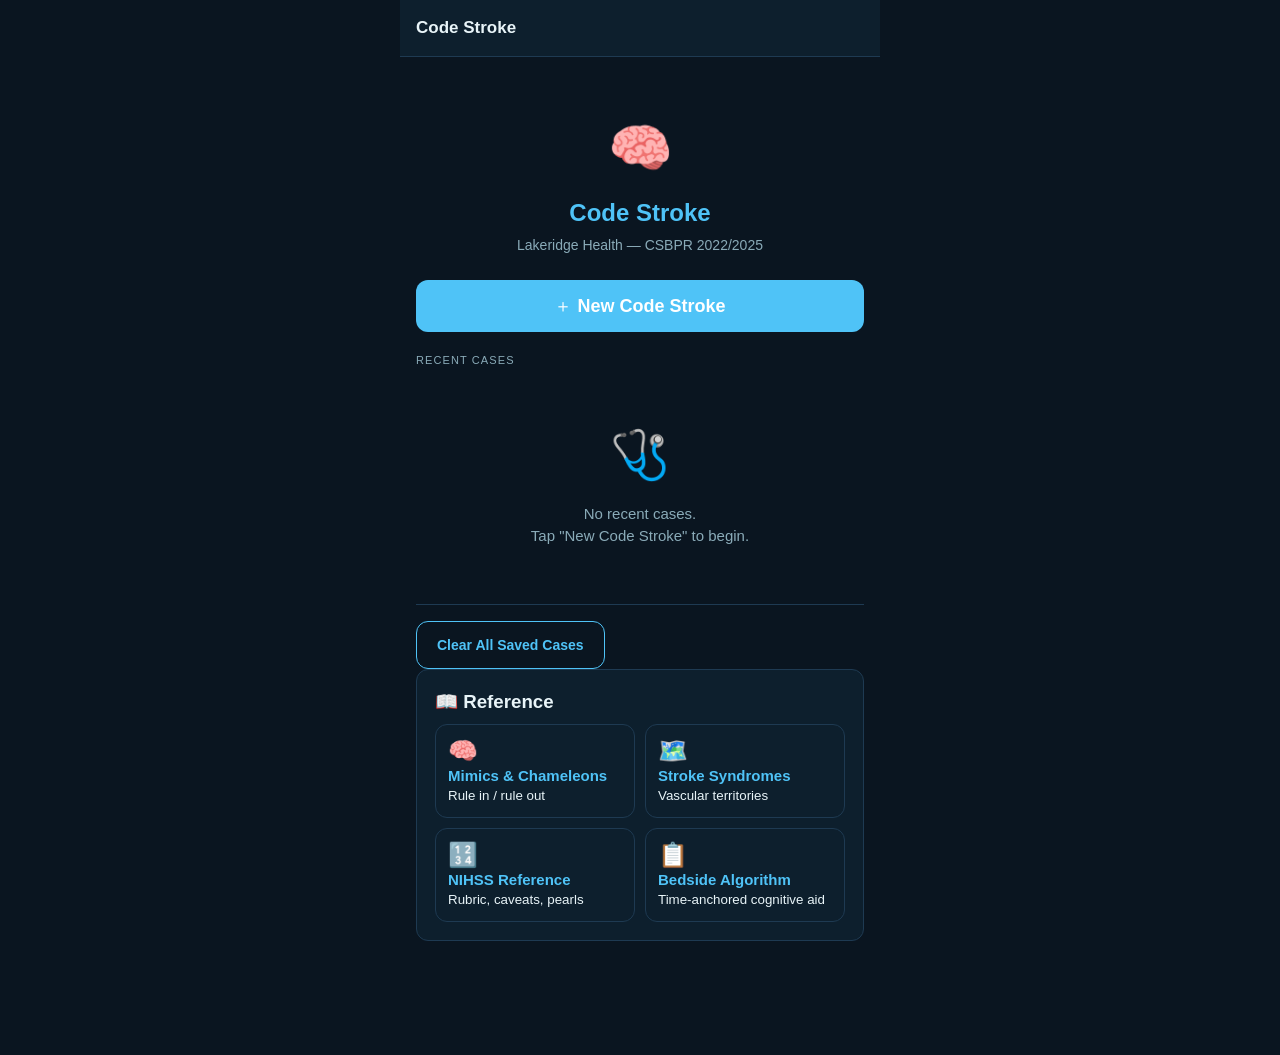
==== index.html @ f4e9890d "PR 2: Offline chip + cortical quick-screen clarity - Add an OFFLINE amber chip to the header, shown " ====
<!DOCTYPE html>
<html lang="en">
<head>
  <meta charset="UTF-8">
  <meta name="viewport" content="width=device-width, initial-scale=1.0, viewport-fit=cover">
  <meta name="apple-mobile-web-app-capable" content="yes">
  <meta name="apple-mobile-web-app-status-bar-style" content="black-translucent">
  <meta name="apple-mobile-web-app-title" content="Code Stroke">
  <meta name="theme-color" content="#0a1520">
  <link rel="manifest" href="manifest.json">
  <link rel="apple-touch-icon" href="icons/icon-192.png">
  <title>Code Stroke</title>
  <link rel="stylesheet" href="style.css">
</head>
<body>
<div id="app">
  <div class="nav-gate-hint" id="nav-gate-hint" role="status" aria-live="polite" hidden></div>

  <!-- ── Header ─────────────────────────────────────────── -->
  <header class="app-header" id="main-header">
    <div class="app-header-row">
      <button class="back-btn" id="back-btn" style="display:none" aria-label="Back">‹</button>
      <h1 id="header-title">Code Stroke</h1>
      <span class="step-counter" id="step-counter" aria-hidden="true"></span>
      <span class="offline-chip" id="offline-chip" role="status" aria-live="polite" hidden>OFFLINE</span>
      <span class="nihss-score-badge" id="nihss-badge" style="display:none">NIHSS 0</span>
    </div>
    <div class="progress-bar" id="progress-bar" aria-hidden="true"><span class="progress-fill" id="progress-fill"></span></div>
  </header>

  <!-- ══════════════════════════════════════════════════════
       SCREEN: Home
  ══════════════════════════════════════════════════════ -->
  <div class="screen active" id="screen-home">
    <div class="home-logo">
      <span class="logo-icon">🧠</span>
      <h1>Code Stroke</h1>
      <p>Lakeridge Health — CSBPR 2022/2025</p>
    </div>

    <button class="btn-primary" id="new-case-btn">
      ＋ New Code Stroke
    </button>

    <p class="section-title">Recent Cases</p>
    <div id="sessions-list"></div>

    <hr class="divider">
    <div class="text-center">
      <button class="btn-secondary btn-outline" id="clear-data-btn" style="width:auto; padding:8px 20px; font-size:14px">
        Clear All Saved Cases
      </button>
    </div>

    <div class="card" id="home-reference-index">
      <h3>📖 Reference</h3>
      <div class="ref-index-grid">
        <button class="ref-cell" onclick="goToSide('step-mimics')"><div class="ref-emoji">🧠</div><div class="ref-title">Mimics & Chameleons</div><div class="ref-subtitle">Rule in / rule out</div></button>
        <button class="ref-cell" onclick="goToSide('step-syndrome-ref')"><div class="ref-emoji">🗺️</div><div class="ref-title">Stroke Syndromes</div><div class="ref-subtitle">Vascular territories</div></button>
        <button class="ref-cell" onclick="goToSide('step-nihss-ref')"><div class="ref-emoji">🔢</div><div class="ref-title">NIHSS Reference</div><div class="ref-subtitle">Rubric, caveats, pearls</div></button>
        <button class="ref-cell" onclick="goToSide('step-algorithm')"><div class="ref-emoji">📋</div><div class="ref-title">Bedside Algorithm</div><div class="ref-subtitle">Time-anchored cognitive aid</div></button>
      </div>
    </div>
  </div>

  <!-- ══════════════════════════════════════════════════════
       SCREEN: Label
  ══════════════════════════════════════════════════════ -->
  <div class="screen" id="screen-step-label">
    <div class="card">
      <div class="card-title">Case Label (Optional)</div>
      <p class="text-sm" style="margin-bottom:10px">Enter initials, room number, or any label — no full names needed.</p>
      <label>Case label</label>
      <input type="text" id="label-input" placeholder="e.g. J.S. · Rm 4 · ER1" autocomplete="off" autocorrect="off" spellcheck="false">
    </div>

    <div class="card">
      <div class="card-title">Session Started</div>
      <p id="session-timestamp" class="text-sm">Loading…</p>
    </div>

    <script>
      document.getElementById('session-timestamp').textContent = new Date().toLocaleString('en-CA', { dateStyle: 'medium', timeStyle: 'short', hour12: false });
    </script>

    <div class="nav-footer">
      <button class="btn-nav btn-nav-back nav-back-btn">← Back</button>
      <button class="btn-nav btn-nav-next" id="label-next">Continue →</button>
    </div>
  </div>

  <!-- ══════════════════════════════════════════════════════
       SCREEN: Timing
  ══════════════════════════════════════════════════════ -->
  <div class="screen" id="screen-step-timing">
    <div class="card">
      <div class="card-title">Onset Time</div>
      <p class="text-sm" style="margin-bottom:14px">Is the exact onset time known?</p>

      <div style="display:flex; gap:10px; margin-bottom:16px">
        <button class="score-btn onset-btn" data-onset="yes" style="flex:1; grid-template-columns:1fr; text-align:center; min-height:56px">
          <div style="grid-column:1/-1; font-size:16px; font-weight:700">Yes — I know onset time</div>
        </button>
        <button class="score-btn onset-btn" data-onset="no" style="flex:1; grid-template-columns:1fr; text-align:center; min-height:56px">
          <div style="grid-column:1/-1; font-size:16px; font-weight:700">Unknown onset</div>
        </button>
        <button class="score-btn onset-btn" data-onset="wakeup" style="flex:1; grid-template-columns:1fr; text-align:center; min-height:56px">
          <div style="grid-column:1/-1; font-size:16px; font-weight:700">Wake-up stroke</div>
        </button>
      </div>

      <div id="onset-time-section">
        <label id="lkn-label">Last Known Normal (LKN)</label>
        <p class="text-sm" id="lkn-hint" style="margin-bottom:6px; color:var(--text-dim)">When was the patient last known to be at their baseline / symptom-free?</p>
        <input type="time" id="onset-time-input">
        <p class="text-sm mt-8">LKN: <span id="elapsed-lsn">–</span></p>
      </div>

      <div id="wake-time-section" style="display:none; margin-top:12px; padding-top:12px; border-top:1px solid var(--border)">
        <label>Time Found / Woke Up</label>
        <p class="text-sm" style="margin-bottom:6px; color:var(--text-dim)">When did the patient wake up or when were they found with symptoms?</p>
        <input type="time" id="wake-time-input">
        <p class="text-sm mt-8">Found: <span id="elapsed-wake">–</span></p>
      </div>
    </div>

    <div id="timing-window-badge" class="time-window-badge window-close">
      Enter time above to calculate window
    </div>

    <div id="wakeup-guidance" style="display:none" class="card">
      <div class="card-title">Wake-Up Stroke — Treatment Guidance</div>
      <div id="wakeup-guidance-body" style="font-size:14px; line-height:1.8; color:var(--text-dim)"></div>
    </div>

    <div class="card">
      <div class="card-title">Window Summary</div>
      <div style="font-size:14px; line-height:1.8; color:var(--text-dim)">
        <div>✅ <strong>&lt;4.5h from onset/found</strong> → TNK window <span style="color:#81c784">OPEN</span></div>
        <div>⚠️ <strong>4.5–24h</strong> → TNK closed, EVT may be possible</div>
        <div>🚫 <strong>&gt;24h</strong> → Outside standard treatment windows</div>
        <div style="margin-top:8px; padding-top:8px; border-top:1px solid var(--border)"><strong>Wake-up stroke:</strong> TNK window = time from waking/found. MRI DWI-FLAIR mismatch may allow treatment even if &gt;4.5h.</div>
      </div>
    </div>

    <div class="nav-footer">
      <button class="btn-nav btn-nav-back nav-back-btn">← Back</button>
      <button class="btn-nav btn-nav-next" id="timing-next">Next: Contraindications →</button>
    </div>
  </div>

  <!-- ══════════════════════════════════════════════════════
       SCREEN: Absolute Contraindications
  ══════════════════════════════════════════════════════ -->
  <div class="screen" id="screen-step-abs-contra">
    <div class="card" style="margin-bottom:14px">
      <div class="card-title">Absolute Contraindications to TNK</div>
      <p class="text-sm">Active internal bleeding or hemorrhage on imaging — these are the only absolute contraindications. All other concerns are relative CIs (next screen).</p>
    </div>

    <div id="abs-summary"></div>
    <div id="abs-contra-list"></div>

    <div class="nav-footer">
      <button class="btn-nav btn-nav-back nav-back-btn">← Back</button>
      <button class="btn-nav btn-nav-next" id="abs-next">Next: History →</button>
    </div>
  </div>

  <!-- ══════════════════════════════════════════════════════
       SCREEN: Relative Contraindications
  ══════════════════════════════════════════════════════ -->
  <div class="screen" id="screen-step-rel-contra">
    <div class="card" style="margin-bottom:14px">
      <div id="glucose-banner"></div>
      <div class="card-title">Relative Contraindications</div>
      <p class="text-sm">Relative CIs require clinical judgment. YES items will be flagged but do not automatically prevent TNK. Tap each item to expand and see why it matters.</p>
    </div>

    <div id="rel-summary"></div>
    <div id="rel-contra-list"></div>
    <div id="doac-reversal-prompt"></div>

    <div class="nav-footer">
      <button class="btn-nav btn-nav-back nav-back-btn">← Back</button>
      <button class="btn-nav btn-nav-next" id="rel-next">Next: Relevant History →</button>
    </div>
  </div>

  <!-- ══════════════════════════════════════════════════════
       SCREEN: Relevant History (non-redundant supplement)
  ══════════════════════════════════════════════════════ -->
  <div class="screen" id="screen-step-history">
    <div class="card" style="margin-bottom:14px">
      <div class="card-title">Relevant History</div>
      <p class="text-sm">Quick supplemental history to inform TNK/EVT decisions and the EMR note. Skip any that don't apply.</p>
    </div>
    <div id="history-content"></div>
    <div class="nav-footer">
      <button class="btn-nav btn-nav-back nav-back-btn">← Back</button>
      <button class="btn-nav btn-nav-next" id="history-next">Next: Cortical Screen →</button>
    </div>
  </div>

  <!-- ══════════════════════════════════════════════════════
       SCREEN: Cortical / LVO Quick Screen (pre-NIHSS)
  ══════════════════════════════════════════════════════ -->
  <div class="screen" id="screen-step-quick-screen">
    <div class="card" style="margin-bottom:14px">
      <div class="card-title">30-Second Cortical Screen</div>
      <p class="text-sm">Tap any cortical / LVO sign that's present before full NIHSS. Shapes imaging and activation priority.</p>
    </div>
    <div id="quick-screen-content"></div>
    <div class="nav-footer">
      <button class="btn-nav btn-nav-back nav-back-btn">← Back</button>
      <button class="btn-nav btn-nav-next" id="quick-screen-next">Next: NIHSS →</button>
    </div>
  </div>

  <!-- ══════════════════════════════════════════════════════
       SCREEN: NIHSS
  ══════════════════════════════════════════════════════ -->
  <div class="screen" id="screen-step-nihss">
    <div class="step-tabs" id="nihss-tabs"></div>
    <div id="nihss-item-container"></div>

    <button class="btn-primary btn-green" id="nihss-done-btn" style="display:none; margin-top:16px; margin-bottom:70px">
      ✓ All Items Scored — Continue to Posterior Check →
    </button>

    <div class="nav-footer">
      <button class="btn-nav btn-nav-back" id="nihss-prev">‹ Prev</button>
      <button class="btn-nav btn-nav-next" id="nihss-next" disabled>Next ›</button>
    </div>
  </div>

  <!-- ══════════════════════════════════════════════════════
       SCREEN: Posterior Circulation (post-NIHSS)
  ══════════════════════════════════════════════════════ -->
  <div class="screen" id="screen-step-posterior">
    <div id="posterior-content"></div>
    <div class="nav-footer">
      <button class="btn-nav btn-nav-back nav-back-btn">← Back</button>
      <button class="btn-nav btn-nav-next" id="posterior-next">Next: Syndrome →</button>
    </div>
  </div>

  <!-- ══════════════════════════════════════════════════════
       SCREEN: Syndrome
  ══════════════════════════════════════════════════════ -->
  <div class="screen" id="screen-step-syndrome">
    <div id="syndrome-nihss-total"></div>
    <div id="empty-match-hint"></div>

    <p class="section-title">Suggested Stroke Syndrome(s)</p>
    <p class="text-sm" style="margin-bottom:14px; color:var(--text-dim)">Based on NIHSS pattern. These are clinical suggestions — always use your full clinical judgment.</p>

    <div id="syndrome-list"></div>

    <div style="margin:12px 0;display:flex;gap:8px;flex-wrap:wrap;">
      <button class="btn btn-ghost" onclick="goToSide('step-mimics')">🧠 Rule out mimics / Chameleons</button>
      <button class="btn btn-ghost" onclick="goToSide('step-syndrome-ref')">🗺️ Full syndrome reference</button>
    </div>
    <div id="single-territory-sanity-check"></div>

    <div class="nav-footer">
      <button class="btn-nav btn-nav-back nav-back-btn">← Back</button>
      <button class="btn-nav btn-nav-next" id="syndrome-next">Next: CT Results →</button>
    </div>
  </div>

  <!-- ══════════════════════════════════════════════════════
       SCREEN: CT
  ══════════════════════════════════════════════════════ -->
  <div class="screen" id="screen-step-ct">
    <div class="card">
      <div class="card-title">CT Head</div>
      <p class="text-sm" style="margin-bottom:12px">Is the CT head clear of hemorrhage?</p>
      <div style="display:flex; gap:10px; margin-bottom:12px">
        <button class="score-btn ct-clear-btn" data-val="yes" style="flex:1; grid-template-columns:1fr; min-height:56px">
          <div style="grid-column:1/-1; font-size:16px; font-weight:700; color:#81c784">✅ Clear</div>
        </button>
        <button class="score-btn ct-clear-btn" data-val="no" style="flex:1; grid-template-columns:1fr; min-height:56px">
          <div style="grid-column:1/-1; font-size:16px; font-weight:700; color:#ef9a9a">🚫 Hemorrhage</div>
        </button>
        <button class="score-btn ct-clear-btn" data-val="pending" style="flex:1; grid-template-columns:1fr; min-height:56px">
          <div style="grid-column:1/-1; font-size:16px; font-weight:700; color:var(--text-dim)">⏳ Pending</div>
        </button>
      </div>

      <div id="ct-hemorrhage-section" style="display:none">
        <div class="status-banner status-red">
          <span class="status-icon">🚫</span>
          <div class="status-body">
            <div class="status-title">HEMORRHAGE ON CT — TNK CONTRAINDICATED</div>
            <div class="status-detail">Assess for EVT if clinical picture warrants. Neurosurgery / ICH pathway.</div>
          </div>
        </div>
      </div>
    </div>

    <div class="card">
      <div class="card-title">ASPECTS Score</div>
      <p class="text-sm" style="margin-bottom:8px">Alberta Stroke Program Early CT Score (0–10). Score ≥6 required for TNK eligibility.</p>
      <label>ASPECTS (0–10)</label>
      <input type="number" id="aspects-input" placeholder="Enter 0–10" min="0" max="10">
      <p id="aspects-msg" class="text-sm mt-8"></p>
      <p class="text-sm" style="margin-top:8px; color:var(--text-dim)">10 = normal. Each of 10 MCA territory regions scores 1 point. Score of 0 = complete MCA infarct.</p>
    </div>

    <div class="card">
      <div class="card-title">CTA — Vessel Imaging</div>
      <p class="text-sm" style="margin-bottom:12px">Was CTA performed?</p>
      <div style="display:flex; gap:10px; margin-bottom:14px">
        <button class="score-btn cta-done-btn" data-val="yes" style="flex:1; grid-template-columns:1fr; min-height:48px">
          <div style="grid-column:1/-1; font-weight:700">Yes</div>
        </button>
        <button class="score-btn cta-done-btn" data-val="no" style="flex:1; grid-template-columns:1fr; min-height:48px">
          <div style="grid-column:1/-1; font-weight:700">No / Pending</div>
        </button>
      </div>

      <div id="lvo-section" style="display:none">
        <p class="text-sm" style="margin-bottom:8px">Large vessel occlusion (LVO) present?</p>
        <div style="display:flex; gap:10px; margin-bottom:14px">
          <button class="score-btn lvo-btn" data-val="yes" style="flex:1; grid-template-columns:1fr; min-height:48px">
            <div style="grid-column:1/-1; font-weight:700; color:#ef9a9a">Yes — LVO</div>
          </button>
          <button class="score-btn lvo-btn" data-val="no" style="flex:1; grid-template-columns:1fr; min-height:48px">
            <div style="grid-column:1/-1; font-weight:700; color:#81c784">No LVO</div>
          </button>
        </div>

        <div id="lvo-vessel-section" style="display:none">
          <p class="text-sm" style="margin-bottom:8px">Affected vessel:</p>
          <div style="display:flex; flex-wrap:wrap; gap:8px; margin-bottom:14px">
            <button class="score-btn vessel-btn" data-vessel="ICA-T" style="flex:none; grid-template-columns:1fr; min-height:44px; padding:8px 12px">
              <div style="grid-column:1/-1; font-size:14px; font-weight:700">ICA-T</div>
            </button>
            <button class="score-btn vessel-btn" data-vessel="M1" style="flex:none; grid-template-columns:1fr; min-height:44px; padding:8px 12px">
              <div style="grid-column:1/-1; font-size:14px; font-weight:700">M1</div>
            </button>
            <button class="score-btn vessel-btn" data-vessel="M2" style="flex:none; grid-template-columns:1fr; min-height:44px; padding:8px 12px">
              <div style="grid-column:1/-1; font-size:14px; font-weight:700">M2</div>
            </button>
            <button class="score-btn vessel-btn" data-vessel="ACA/A1" style="flex:none; grid-template-columns:1fr; min-height:44px; padding:8px 12px">
              <div style="grid-column:1/-1; font-size:14px; font-weight:700">ACA/A1</div>
            </button>
            <button class="score-btn vessel-btn" data-vessel="A2" style="flex:none; grid-template-columns:1fr; min-height:44px; padding:8px 12px">
              <div style="grid-column:1/-1; font-size:14px; font-weight:700">A2</div>
            </button>
            <button class="score-btn vessel-btn" data-vessel="P1" style="flex:none; grid-template-columns:1fr; min-height:44px; padding:8px 12px">
              <div style="grid-column:1/-1; font-size:14px; font-weight:700">P1</div>
            </button>
            <button class="score-btn vessel-btn" data-vessel="P2" style="flex:none; grid-template-columns:1fr; min-height:44px; padding:8px 12px">
              <div style="grid-column:1/-1; font-size:14px; font-weight:700">P2</div>
            </button>
            <button class="score-btn vessel-btn" data-vessel="Basilar" style="flex:none; grid-template-columns:1fr; min-height:44px; padding:8px 12px">
              <div style="grid-column:1/-1; font-size:14px; font-weight:700">Basilar</div>
            </button>
          </div>

          <p class="text-sm" style="margin-bottom:8px">Collaterals:</p>
          <div style="display:flex; gap:10px; margin-bottom:10px">
            <button class="score-btn collateral-btn" data-val="good" style="flex:1; grid-template-columns:1fr; min-height:44px">
              <div style="grid-column:1/-1; font-size:13px; font-weight:700; color:#81c784">Good</div>
            </button>
            <button class="score-btn collateral-btn" data-val="moderate" style="flex:1; grid-template-columns:1fr; min-height:44px">
              <div style="grid-column:1/-1; font-size:13px; font-weight:700; color:var(--yellow)">Moderate</div>
            </button>
            <button class="score-btn collateral-btn" data-val="poor" style="flex:1; grid-template-columns:1fr; min-height:44px">
              <div style="grid-column:1/-1; font-size:13px; font-weight:700; color:#ef9a9a">Poor</div>
            </button>
          </div>
        </div>
      </div>
    </div>

    <div class="nav-footer">
      <button class="btn-nav btn-nav-back nav-back-btn">← Back</button>
      <button class="btn-nav btn-nav-next" id="ct-next">Next: Decision →</button>
    </div>
  </div>

  <!-- ══════════════════════════════════════════════════════
       SCREEN: Decision
  ══════════════════════════════════════════════════════ -->
  <div class="screen" id="screen-step-decision">
    <div id="nihss-quick-reassess" class="reassess-strip" role="region" aria-label="NIHSS reassessment" hidden></div>
    <div id="lvo-banner"></div>
    <div id="decision-content"></div>
    <div id="bp-targets-card"></div>
    <div id="deterioration-banner"></div>

    <details class="card" id="nihss-reassess-card">
      <summary style="cursor:pointer; font-weight:600">NIHSS reassessment — advanced entry</summary>
      <div style="margin-top:10px">
        <label for="nihss-reassess-input">New NIHSS total</label>
        <input type="number" id="nihss-reassess-input" min="0" max="42" placeholder="baseline was N">
        <button class="btn btn-sm" onclick="saveNihssReassess()">Save</button>
      </div>
    </details>

    <div class="nav-footer">
      <button class="btn-nav btn-nav-back nav-back-btn">← Back</button>
      <button class="btn-nav btn-nav-next" id="decision-next">Next: Consent →</button>
    </div>
  </div>

  <!-- ══════════════════════════════════════════════════════
       SCREEN: Consent
  ══════════════════════════════════════════════════════ -->
  <div class="screen" id="screen-step-consent">
    <div class="card">
      <div class="card-title">Consent Documentation</div>
      <div id="consent-summary"></div>

      <label>Consent obtained with</label>
      <div style="display:flex; gap:10px; margin-top:8px; margin-bottom:16px">
        <button class="score-btn consent-person-btn" data-person="patient" style="flex:1; grid-template-columns:1fr; min-height:48px">
          <div style="grid-column:1/-1; font-weight:700">Patient</div>
        </button>
        <button class="score-btn consent-person-btn" data-person="sdm" style="flex:1; grid-template-columns:1fr; min-height:48px">
          <div style="grid-column:1/-1; font-weight:700">SDM</div>
        </button>
      </div>

      <label>SDM Name (if applicable)</label>
      <input type="text" id="sdm-name" placeholder="SDM name" autocomplete="off">
    </div>

    <div class="card">
      <div class="card-title">TNK Administration</div>
      <p class="text-sm" style="margin-bottom:10px">Was TNK given?</p>
      <div style="display:flex; gap:10px; margin-bottom:14px">
        <button class="score-btn tnk-given-btn" data-given="yes" style="flex:1; grid-template-columns:1fr; min-height:56px">
          <div style="grid-column:1/-1; font-size:16px; font-weight:700; color:#81c784">✅ YES — TNK Given</div>
        </button>
        <button class="score-btn tnk-given-btn" data-given="no" style="flex:1; grid-template-columns:1fr; min-height:56px">
          <div style="grid-column:1/-1; font-size:16px; font-weight:700; color:#ef9a9a">🚫 NO — Not Given</div>
        </button>
      </div>

      <label>Time TNK administered</label>
      <input type="time" id="tnk-time">
    </div>


    <div class="nav-footer">
      <button class="btn-nav btn-nav-back nav-back-btn">← Back</button>
      <button class="btn-nav btn-nav-next" id="consent-next">Generate EMR Note →</button>
    </div>
  </div>

  <!-- ══════════════════════════════════════════════════════
       SCREEN: Note
  ══════════════════════════════════════════════════════ -->
  <div class="screen" id="screen-step-note">
    <div class="status-banner status-green">
      <span class="status-icon">📋</span>
      <div class="status-body">
        <div class="status-title">Code Stroke Note — Ready to Copy</div>
        <div class="status-detail">Tap "Copy Note" then paste into EPIC</div>
      </div>
    </div>

    <div class="note-output" id="note-output"></div>

    <button class="btn-copy" id="copy-note-btn">📋 Copy Note to Clipboard</button>
    <button class="btn-secondary" id="regen-note-btn" style="margin-top:10px">↺ Regenerate Note</button>

    <hr class="divider">
    <button class="btn-secondary" id="home-btn" style="margin-bottom:80px">← Return to Home</button>
  </div>

  <!-- ══════════════════════════════════════════════════════
       OVERLAY: Cookie Theft Picture (fullscreen for patient)
  ══════════════════════════════════════════════════════ -->
  <div id="cookie-overlay" class="fullscreen-overlay" style="display:none">
    <div class="overlay-header">
      <span style="font-size:14px; color:var(--text-dim)">Show to patient — "Tell me everything you see."</span>
      <button class="overlay-close-btn" id="cookie-overlay-close">✕ Close</button>
    </div>
    <div class="overlay-content" id="cookie-overlay-content"></div>
  </div>

  <!-- ══════════════════════════════════════════════════════
       SIDE SCREEN: Mimics & Chameleons
  ══════════════════════════════════════════════════════ -->
  <div class="screen" id="screen-step-mimics">
    <div class="screen-header">
      <button class="btn-back" onclick="goBackFromSide()">← Back</button>
      <h2>Stroke Mimics & Chameleons</h2>
    </div>
    <div class="tabs">
      <button class="tab active" data-tab="mimics" onclick="switchMimicsTab('mimics')">Mimics</button>
      <button class="tab" data-tab="chameleons" onclick="switchMimicsTab('chameleons')">Chameleons</button>
    </div>
    <div id="mimics-content"></div>
  </div>

  <!-- ══════════════════════════════════════════════════════
       SIDE SCREEN: Syndrome Reference
  ══════════════════════════════════════════════════════ -->
  <div class="screen" id="screen-step-syndrome-ref">
    <div class="screen-header">
      <button class="btn-back" onclick="goBackFromSide()">← Back</button>
      <h2>Stroke Syndromes — Reference</h2>
    </div>
    <div id="syndrome-ref-content"></div>
  </div>

  <!-- ══════════════════════════════════════════════════════
       SIDE SCREEN: NIHSS Reference
  ══════════════════════════════════════════════════════ -->
  <div class="screen" id="screen-step-nihss-ref">
    <div class="screen-header">
      <button class="btn-back" onclick="goBackFromSide()">← Back</button>
      <h2>NIHSS Reference</h2>
    </div>
    <div id="nihss-ref-content"></div>
  </div>

  <!-- ══════════════════════════════════════════════════════
       SIDE SCREEN: Bedside Algorithm
  ══════════════════════════════════════════════════════ -->
  <div class="screen" id="screen-step-algorithm">
    <div class="screen-header">
      <button class="btn-back" onclick="goBackFromSide()">← Back</button>
      <h2>Code Stroke Bedside Algorithm</h2>
    </div>
    <div id="algorithm-content"></div>
  </div>

</div><!-- #app -->

<script src="data.js"></script>
<script src="app.js"></script>
<script>
  // Register service worker
  if ('serviceWorker' in navigator) {
    navigator.serviceWorker.register('sw.js').catch(() => {});
  }

  // Expose renderHome for inline onclick
  function renderHome() {
    if (typeof window.renderHomeGlobal === 'function') window.renderHomeGlobal();
  }
</script>
</body>
</html>
---- style.css ----
/* ============================================================
   style.css — Code Stroke Triage App
   Mobile-first, high contrast, large touch targets
   ============================================================ */

/* ── Reset & Base ─────────────────────────────────────────── */
*, *::before, *::after { box-sizing: border-box; margin: 0; padding: 0; }
* { -webkit-tap-highlight-color: transparent; }

:root {
  --bg: #0a1520;
  --surface: #0d1f2d;
  --surface2: #132333;
  --border: #1e3a52;
  --text: #e8f4f8;
  --text-dim: #8aabb8;
  --blue: #4fc3f7;
  --blue-dark: #0277bd;
  --green: #4caf50;
  --green-dark: #1b5e20;
  --yellow: #ffd54f;
  --orange: #ff8c00;
  --red: #ef5350;
  --red-dark: #b71c1c;
  --purple: #ce93d8;
  --tap-min: 48px;
  --radius: 12px;
  --radius-sm: 8px;
}

html { font-size: 16px; -webkit-text-size-adjust: 100%; text-size-adjust: 100%; }

button, [role="button"], .check-header, .score-btn, .case-item, .show-picture-link { touch-action: manipulation; }

body {
  background: var(--bg);
  color: var(--text);
  font-family: -apple-system, BlinkMacSystemFont, 'Segoe UI', Helvetica, Arial, sans-serif;
  line-height: 1.5;
  -webkit-font-smoothing: antialiased;
  -moz-osx-font-smoothing: grayscale;
  font-synthesis: none;
  min-height: 100vh;
  min-height: -webkit-fill-available;
  min-height: 100dvh;
  overflow-x: hidden;
}

/* ── App Shell ────────────────────────────────────────────── */
#app {
  max-width: 480px;
  margin: 0 auto;
  min-height: 100vh;
  min-height: -webkit-fill-available;
  min-height: 100dvh;
  display: flex;
  flex-direction: column;
}

/* ── Header ───────────────────────────────────────────────── */
.app-header {
  background: var(--surface);
  border-bottom: 1px solid var(--border);
  padding: 0;
  padding-top: env(safe-area-inset-top, 0px);
  position: sticky;
  top: 0;
  z-index: 100;
  display: flex;
  flex-direction: column;
}
.app-header-row {
  display: flex;
  align-items: center;
  min-height: 56px;
  gap: 12px;
  padding: 0 16px;
}
.step-counter {
  font-family: ui-monospace, SFMono-Regular, Menlo, Consolas, monospace;
  font-size: 12px;
  color: var(--text-dim);
  padding: 2px 8px;
  border: 1px solid var(--border);
  border-radius: 999px;
  white-space: nowrap;
}
.progress-bar {
  height: 3px;
  width: 100%;
  background: rgba(255,255,255,0.06);
  overflow: hidden;
}
.progress-fill {
  display: block;
  height: 100%;
  width: 0%;
  background: var(--blue);
  transition: width 0.2s ease;
}

.app-header .back-btn {
  background: none;
  border: none;
  color: var(--blue);
  font-size: 22px;
  cursor: pointer;
  min-width: var(--tap-min);
  min-height: var(--tap-min);
  display: flex;
  align-items: center;
  justify-content: center;
  border-radius: var(--radius-sm);
  flex-shrink: 0;
}

.app-header h1 {
  font-size: 17px;
  font-weight: 600;
  flex: 1;
  white-space: nowrap;
  overflow: hidden;
  text-overflow: ellipsis;
}

.nihss-score-badge {
  background: var(--blue-dark);
  color: #fff;
  font-size: 13px;
  font-weight: 700;
  padding: 4px 10px;
  border-radius: 20px;
  white-space: nowrap;
}

.offline-chip {
  background: var(--orange);
  color: #000;
  font-size: 11px;
  font-weight: 800;
  letter-spacing: 0.06em;
  padding: 3px 8px;
  border-radius: 999px;
  white-space: nowrap;
}
.offline-chip[hidden] { display: none; }

/* ── Main Content ─────────────────────────────────────────── */
.screen {
  flex: 1;
  padding: 20px 16px calc(100px + env(safe-area-inset-bottom, 0px));
  display: none;
}
.screen.active { display: block; }

/* ── Cards ────────────────────────────────────────────────── */
.card {
  background: var(--surface);
  border: 1px solid var(--border);
  border-radius: var(--radius);
  padding: 18px;
  margin-bottom: 14px;
}

.card-title {
  font-size: 13px;
  font-weight: 600;
  text-transform: uppercase;
  letter-spacing: 0.06em;
  color: var(--text-dim);
  margin-bottom: 10px;
}

.card h2 {
  font-size: 20px;
  font-weight: 700;
  margin-bottom: 8px;
}

.card p {
  color: var(--text-dim);
  font-size: 15px;
}

/* ── Home Screen ──────────────────────────────────────────── */
.home-logo {
  text-align: center;
  padding: 32px 0 24px;
}

.home-logo .logo-icon {
  font-size: 52px;
  display: block;
  margin-bottom: 8px;
}

.home-logo h1 {
  font-size: 24px;
  font-weight: 800;
  color: var(--blue);
}

.home-logo p {
  color: var(--text-dim);
  font-size: 14px;
  margin-top: 4px;
}

.btn-primary {
  display: flex;
  align-items: center;
  justify-content: center;
  gap: 10px;
  width: 100%;
  min-height: var(--tap-min);
  background: var(--blue);
  color: #fff;
  border: none;
  border-radius: var(--radius);
  font-size: 18px;
  font-weight: 700;
  cursor: pointer;
  padding: 14px;
  text-align: center;
  transition: opacity 0.15s;
}
.btn-primary:active { opacity: 0.8; }

.btn-secondary {
  display: flex;
  align-items: center;
  justify-content: center;
  gap: 8px;
  width: 100%;
  min-height: var(--tap-min);
  background: var(--surface2);
  color: var(--text);
  border: 1px solid var(--border);
  border-radius: var(--radius);
  font-size: 16px;
  font-weight: 600;
  cursor: pointer;
  padding: 12px;
  text-align: center;
  margin-top: 12px;
  transition: opacity 0.15s;
}
.btn-secondary:active { opacity: 0.8; }

.btn-green {
  background: var(--green);
  color: #fff;
}

.btn-red {
  background: var(--red);
  color: #fff;
}

.btn-outline {
  background: transparent;
  color: var(--blue);
  border: 1px solid var(--blue);
}

/* ── Status Badges ────────────────────────────────────────── */
.status-banner {
  border-radius: var(--radius);
  padding: 14px 18px;
  margin-bottom: 14px;
  display: flex;
  align-items: flex-start;
  gap: 12px;
}

.status-banner .status-icon {
  font-size: 24px;
  flex-shrink: 0;
  margin-top: 2px;
}

.status-banner .status-body {}
.status-banner .status-title { font-size: 16px; font-weight: 700; }
.status-banner .status-detail { font-size: 14px; margin-top: 4px; opacity: 0.9; }

.status-green { background: #1b3a1f; border: 1px solid #2e7d32; }
.status-green .status-title { color: #81c784; }
.status-yellow { background: #3a2e00; border: 1px solid #f9a825; }
.status-yellow .status-title { color: #ffd54f; }
.status-red { background: #3a0000; border: 1px solid var(--red-dark); }
.status-red .status-title { color: #ef9a9a; }
.status-blue { background: #003350; border: 1px solid var(--blue-dark); }
.status-blue .status-title { color: var(--blue); }

/* ── Time Picker ──────────────────────────────────────────── */
.time-display {
  font-size: 42px;
  font-weight: 800;
  color: var(--blue);
  text-align: center;
  font-variant-numeric: tabular-nums;
  letter-spacing: 2px;
  padding: 16px 0 8px;
}

.time-elapsed {
  text-align: center;
  font-size: 15px;
  color: var(--text-dim);
  margin-bottom: 16px;
}

.time-window-badge {
  text-align: center;
  font-size: 18px;
  font-weight: 700;
  padding: 12px;
  border-radius: var(--radius);
  margin-bottom: 16px;
}

.window-open { background: #1b3a1f; color: #81c784; border: 1px solid #2e7d32; }
.window-close { background: #3a2e00; color: #ffd54f; border: 1px solid #f9a825; }
.window-expired { background: #3a0000; color: #ef9a9a; border: 1px solid var(--red-dark); }

input[type="time"], input[type="text"], input[type="number"], textarea, select {
  background: var(--surface2);
  border: 1px solid var(--border);
  border-radius: var(--radius-sm);
  color: var(--text);
  font-size: 17px;
  padding: 12px 14px;
  width: 100%;
  margin-top: 6px;
  -webkit-appearance: none;
  appearance: none;
}

input[type="time"]:focus, input[type="text"]:focus, input[type="number"]:focus, textarea:focus, select:focus {
  outline: 2px solid var(--blue);
  border-color: var(--blue);
}

label {
  font-size: 15px;
  font-weight: 600;
  color: var(--text-dim);
  display: block;
  margin-top: 14px;
}

/* ── Checklist Items ──────────────────────────────────────── */
.check-item {
  background: var(--surface);
  border: 1px solid var(--border);
  border-radius: var(--radius);
  margin-bottom: 10px;
  overflow: hidden;
}

.check-header {
  display: flex;
  align-items: center;
  gap: 14px;
  padding: 14px 16px;
  cursor: pointer;
  min-height: var(--tap-min);
}

.check-label {
  flex: 1;
  font-size: 15px;
  font-weight: 500;
  line-height: 1.4;
}

.check-buttons {
  display: flex;
  gap: 6px;
}

.yn-btn {
  min-width: 44px;
  min-height: 44px;
  border: 1px solid var(--border);
  border-radius: var(--radius-sm);
  background: var(--surface2);
  color: var(--text-dim);
  font-size: 14px;
  font-weight: 700;
  cursor: pointer;
  transition: all 0.15s;
  padding: 0 8px;
}

.yn-btn.yes-active { background: var(--red); color: #fff; border-color: var(--red); }
.yn-btn.no-active { background: var(--green-dark); color: #81c784; border-color: #2e7d32; }
.yn-btn.unknown-active { background: #3a2e00; color: var(--yellow); border-color: #f9a825; }

.check-detail {
  padding: 0 16px 14px;
  font-size: 13px;
  color: var(--text-dim);
  display: none;
  line-height: 1.5;
}
.check-detail.open { display: block; }

.check-item.flagged-yes { border-color: var(--red); }
.check-item.flagged-rel { border-color: var(--yellow); }

/* ── NIHSS Card ───────────────────────────────────────────── */
.nihss-item-header {
  margin-bottom: 16px;
}

.nihss-item-number {
  font-size: 12px;
  text-transform: uppercase;
  letter-spacing: 0.08em;
  color: var(--text-dim);
  margin-bottom: 4px;
}

.nihss-item-name {
  font-size: 22px;
  font-weight: 800;
  color: var(--blue);
}

.nihss-section {
  margin-bottom: 18px;
}

.nihss-section-title {
  font-size: 11px;
  text-transform: uppercase;
  letter-spacing: 0.1em;
  color: var(--text-dim);
  margin-bottom: 8px;
  border-bottom: 1px solid var(--border);
  padding-bottom: 4px;
}

.nihss-instructions {
  list-style: none;
  padding: 0;
}

.nihss-instructions li {
  padding: 5px 0 5px 18px;
  position: relative;
  font-size: 15px;
  line-height: 1.5;
}

.nihss-instructions li::before {
  content: '›';
  position: absolute;
  left: 4px;
  color: var(--blue);
  font-weight: 700;
}

.nihss-look-for {
  background: #003350;
  border: 1px solid var(--blue-dark);
  border-radius: var(--radius-sm);
  padding: 10px 14px;
  font-size: 14px;
  line-height: 1.5;
}

.nihss-note {
  background: #3a2e00;
  border: 1px solid #f9a825;
  border-radius: var(--radius-sm);
  padding: 10px 14px;
  font-size: 13px;
  color: var(--yellow);
  margin-top: 10px;
}

.nihss-svg {
  width: 100%;
  max-height: 160px;
  display: block;
  margin: 0 auto;
}

/* SVG strip embedded above score buttons — non-interactive */
.nihss-svg-strip {
  pointer-events: none;
  user-select: none;
  margin-bottom: 10px;
  opacity: 0.9;
}

/* Collapsible exam instructions */
.nihss-exam-details {
  background: var(--surface2);
  border: 1px solid var(--border);
  border-radius: var(--radius);
  padding: 10px 14px;
  margin-bottom: 10px;
  font-size: 14px;
}

.nihss-exam-details summary {
  font-size: 13px;
  font-weight: 600;
  color: var(--text-dim);
  cursor: pointer;
  list-style: none;
  display: flex;
  align-items: center;
  gap: 6px;
}

.nihss-exam-details summary::before {
  content: '▶';
  font-size: 10px;
  color: var(--blue);
}

.nihss-exam-details[open] summary::before {
  content: '▼';
}

/* ── Visual Field Guided Widget ──────────────────────────────── */
.vf-widget {
  display: flex;
  flex-direction: column;
  gap: 14px;
}

.vf-step {}

.vf-question {
  font-size: 16px;
  font-weight: 700;
  color: var(--text);
  margin-bottom: 10px;
}

.vf-btn-row {
  display: flex;
  gap: 10px;
}

.vf-yn {
  flex: 1;
  padding: 14px 10px;
  border: 2px solid var(--border);
  border-radius: var(--radius);
  background: var(--surface2);
  color: var(--text);
  font-size: 16px;
  font-weight: 700;
  cursor: pointer;
}

.vf-yn-active {
  border-color: var(--blue);
  background: var(--blue-dark);
  color: #fff;
}

.vf-method {
  font-size: 14px;
  color: var(--text-dim);
  background: var(--surface2);
  border-radius: var(--radius);
  padding: 8px 12px;
  border-left: 3px solid var(--blue);
}

.vf-grid {
  display: grid;
  grid-template-columns: 1fr 1fr;
  gap: 8px;
  margin-top: 10px;
}

.vf-quad {
  display: flex;
  flex-direction: column;
  align-items: center;
  justify-content: center;
  gap: 4px;
  padding: 16px 8px;
  border: 2px solid var(--border);
  border-radius: var(--radius);
  background: var(--surface2);
  cursor: pointer;
  color: var(--text-dim);
  transition: background 0.15s, border-color 0.15s;
}

.vf-quad-name {
  font-size: 13px;
  font-weight: 600;
}

.vf-quad-state {
  font-size: 22px;
  font-weight: 700;
}

.vf-yes {
  border-color: #4caf50;
  background: rgba(76,175,80,0.15);
  color: #81c784;
}

.vf-no {
  border-color: #ef5350;
  background: rgba(239,83,80,0.15);
  color: #ef9a9a;
}

.vf-result {
  border-radius: var(--radius);
  padding: 14px 16px;
  display: flex;
  flex-direction: column;
  gap: 2px;
}

.vf-result-ok  { background: rgba(76,175,80,0.15); border: 1px solid #4caf50; }
.vf-result-warn { background: rgba(255,213,79,0.12); border: 1px solid #ffd54f; }
.vf-result-bad  { background: rgba(239,83,80,0.15); border: 1px solid #ef5350; }

.vf-result-score {
  font-size: 22px;
  font-weight: 800;
  color: var(--text);
}

.vf-result-label {
  font-size: 15px;
  color: var(--text-dim);
}

.vf-result-note {
  font-size: 12px;
  color: var(--yellow);
  margin-top: 4px;
}

.vf-confirm {
  width: 100%;
  padding: 14px;
  border: none;
  border-radius: var(--radius);
  background: var(--blue);
  color: #fff;
  font-size: 16px;
  font-weight: 700;
  cursor: pointer;
}

.vf-current {
  font-size: 14px;
  color: var(--text-dim);
  background: var(--surface2);
  border-radius: var(--radius);
  padding: 10px 14px;
  display: flex;
  align-items: center;
  justify-content: space-between;
  margin-bottom: 4px;
}

.vf-reset {
  font-size: 12px;
  background: none;
  border: 1px solid var(--border);
  border-radius: 20px;
  padding: 3px 10px;
  color: var(--text-dim);
  cursor: pointer;
}

.vf-ref-table {
  display: flex;
  flex-direction: column;
  gap: 6px;
  padding-top: 8px;
}

.vf-ref-row {
  display: flex;
  align-items: center;
  gap: 10px;
  font-size: 13px;
  color: var(--text-dim);
}

.vf-ref-score {
  min-width: 24px;
  height: 24px;
  border-radius: 50%;
  display: flex;
  align-items: center;
  justify-content: center;
  font-weight: 700;
  font-size: 13px;
  flex-shrink: 0;
}

.vf-ref-0 { background: rgba(76,175,80,0.3);  color: #81c784; }
.vf-ref-1 { background: rgba(255,213,79,0.3); color: #ffd54f; }
.vf-ref-2 { background: rgba(239,83,80,0.3);  color: #ef9a9a; }
.vf-ref-3 { background: rgba(224,64,251,0.3); color: #e040fb; }

/* ── Score Buttons ────────────────────────────────────────── */
.score-options {
  display: flex;
  flex-direction: column;
  gap: 8px;
}

.score-btn {
  background: var(--surface2);
  border: 2px solid var(--border);
  border-radius: var(--radius);
  padding: 14px 16px;
  cursor: pointer;
  text-align: left;
  color: var(--text);
  transition: all 0.15s;
  display: grid;
  grid-template-columns: 44px 1fr;
  gap: 12px;
  align-items: start;
  min-height: 64px;
}

.score-btn:active { opacity: 0.8; }

.score-btn.selected {
  background: #003350;
  border-color: var(--blue);
}

/* Vessel/toggle button selected states */
.vessel-btn.selected, .collateral-btn.selected, .lvo-btn.selected, .ct-clear-btn.selected, .cta-done-btn.selected, .onset-btn.selected {
  background: #003350;
  border-color: var(--blue);
}

.tnk-given-btn.selected, .consent-person-btn.selected {
  background: #003350;
  border-color: var(--blue);
}

.score-num {
  font-size: 26px;
  font-weight: 800;
  color: var(--blue);
  line-height: 1;
  margin-top: 2px;
}

.score-btn.selected .score-num { color: #fff; }

.score-label {
  font-size: 16px;
  font-weight: 700;
  color: var(--text);
  margin-bottom: 3px;
}

.score-desc {
  font-size: 13px;
  color: var(--text-dim);
  line-height: 1.4;
}

/* UN button special style */
.score-btn.un-btn {
  grid-template-columns: 44px 1fr;
  border-color: #555;
}
.score-btn.un-btn .score-num { font-size: 16px; color: #888; margin-top: 6px; }

/* Single-column score buttons (used for CT, onset, LVO toggles) */
.score-btn.single {
  grid-template-columns: 1fr;
  text-align: center;
}

/* ── Navigation Footer ────────────────────────────────────── */
.nav-footer {
  position: fixed;
  bottom: 0;
  left: 50%;
  transform: translateX(-50%) translateZ(0);
  width: 100%;
  max-width: 480px;
  background: var(--surface);
  border-top: 1px solid var(--border);
  padding: 10px 16px;
  padding-bottom: calc(10px + env(safe-area-inset-bottom));
  display: flex;
  gap: 10px;
  z-index: 200;
}

.nav-footer .btn-nav {
  flex: 1;
  min-height: var(--tap-min);
  border-radius: var(--radius);
  border: none;
  font-size: 16px;
  font-weight: 700;
  cursor: pointer;
  transition: opacity 0.15s;
}

.btn-nav-back {
  background: var(--surface2);
  color: var(--text);
  border: 1px solid var(--border) !important;
}

.btn-nav-next {
  background: var(--blue);
  color: #fff;
  flex: 2;
}

.btn-nav-next:disabled,
.btn-nav-next.btn-nav-locked {
  background: var(--border);
  color: var(--text-dim);
  cursor: not-allowed;
  opacity: 0.75;
}

/* Gate hint (single fixed strip pinned above the nav footer) */
.nav-gate-hint {
  position: fixed;
  left: 50%;
  transform: translateX(-50%);
  bottom: calc(72px + env(safe-area-inset-bottom));
  max-width: min(560px, 100vw);
  width: 100%;
  padding: 6px 16px;
  background: rgba(239, 83, 80, 0.12);
  color: #ffb4b0;
  font-size: 13px;
  text-align: center;
  z-index: 199;
  border-top: 1px solid rgba(239, 83, 80, 0.3);
}
.nav-gate-hint[hidden] { display: none; }

/* Deterioration mini-strip on decision screen */
.reassess-strip {
  position: sticky;
  top: calc(56px + 3px + env(safe-area-inset-top, 0px));
  z-index: 90;
  margin: -20px -16px 14px;
  padding: 10px 16px;
  background: var(--surface2);
  border-bottom: 1px solid var(--border);
}
.reassess-strip[hidden] { display: none; }
.reassess-row {
  display: flex;
  align-items: center;
  gap: 10px;
  flex-wrap: wrap;
}
.reassess-label {
  color: var(--text-dim);
  font-size: 14px;
}
.reassess-label b {
  color: var(--text);
  font-size: 16px;
}
.reassess-now {
  display: flex;
  align-items: center;
  gap: 6px;
  font-size: 13px;
  color: var(--text-dim);
}
.reassess-now input {
  width: 64px;
  min-height: 40px;
  padding: 4px 8px;
  font-size: 16px;
  text-align: center;
  background: var(--surface);
  color: var(--text);
  border: 1px solid var(--border);
  border-radius: 8px;
}
.reassess-update {
  min-height: 40px;
  padding: 4px 12px;
  background: var(--blue);
  color: #fff;
  border: none;
  border-radius: 8px;
  font-weight: 600;
  cursor: pointer;
}
.reassess-delta {
  font-weight: 700;
  padding: 4px 10px;
  border-radius: 999px;
  font-size: 13px;
}
.reassess-delta.delta-ok    { background: rgba(76,175,80,0.18);  color: #a5d6a7; }
.reassess-delta.delta-warn  { background: rgba(255,213,79,0.18); color: var(--yellow); }
.reassess-delta.delta-danger{ background: rgba(239,83,80,0.22);  color: #ffb4b0; }

/* ── Recent Cases ─────────────────────────────────────────── */
.case-item {
  background: var(--surface);
  border: 1px solid var(--border);
  border-radius: var(--radius);
  padding: 14px 16px;
  margin-bottom: 10px;
  cursor: pointer;
  display: flex;
  align-items: center;
  gap: 14px;
  transition: border-color 0.15s;
}

.case-item:active { border-color: var(--blue); }

.case-icon {
  font-size: 28px;
  flex-shrink: 0;
}

.case-info { flex: 1; min-width: 0; }
.case-date { font-size: 13px; color: var(--text-dim); margin-bottom: 3px; }
.case-label { font-size: 16px; font-weight: 700; white-space: nowrap; overflow: hidden; text-overflow: ellipsis; }
.case-meta { font-size: 13px; color: var(--text-dim); margin-top: 3px; }

.case-decision { flex-shrink: 0; }
.decision-chip {
  display: inline-block;
  padding: 3px 10px;
  border-radius: 20px;
  font-size: 12px;
  font-weight: 700;
}
.chip-yes { background: #1b3a1f; color: #81c784; }
.chip-no { background: #3a0000; color: #ef9a9a; }
.chip-rel { background: #3a2e00; color: var(--yellow); }
.chip-pending { background: var(--surface2); color: var(--text-dim); }

/* ── Decision Screen ──────────────────────────────────────── */
.decision-grid {
  display: grid;
  gap: 14px;
  margin-bottom: 16px;
}

.checklist-action {
  display: flex;
  align-items: center;
  gap: 12px;
  padding: 12px 0;
  border-bottom: 1px solid var(--border);
}

.checklist-action:last-child { border-bottom: none; }

.action-checkbox {
  width: 32px;
  height: 32px;
  border: 2px solid var(--border);
  border-radius: 6px;
  cursor: pointer;
  display: flex;
  align-items: center;
  justify-content: center;
  font-size: 16px;
  flex-shrink: 0;
  transition: all 0.15s;
}
.action-checkbox.done { background: var(--green); border-color: var(--green); }

.action-text { font-size: 15px; flex: 1; }

/* ── Syndrome Cards ───────────────────────────────────────── */
.syndrome-card {
  background: var(--surface);
  border: 1px solid var(--border);
  border-radius: var(--radius);
  padding: 16px;
  margin-bottom: 12px;
}

.syndrome-rank {
  display: inline-block;
  background: var(--blue-dark);
  color: #fff;
  font-size: 11px;
  font-weight: 700;
  padding: 2px 8px;
  border-radius: 12px;
  margin-bottom: 8px;
}

.syndrome-rank-alt {
  background: var(--surface2);
  color: var(--text-dim);
}

.syndrome-name {
  font-size: 18px;
  font-weight: 700;
  color: var(--blue);
  margin-bottom: 2px;
}

.syndrome-sub {
  font-size: 13px;
  color: var(--text-dim);
  margin-bottom: 10px;
}

.syndrome-features {
  list-style: none;
  margin-bottom: 10px;
}

.syndrome-features li {
  padding: 3px 0 3px 16px;
  position: relative;
  font-size: 14px;
  color: var(--text-dim);
}

.syndrome-features li::before {
  content: '•';
  position: absolute;
  left: 4px;
  color: var(--blue);
}

.lvo-flag {
  display: inline-flex;
  align-items: center;
  gap: 6px;
  background: #3a0000;
  color: #ef9a9a;
  border: 1px solid var(--red-dark);
  border-radius: var(--radius-sm);
  padding: 6px 12px;
  font-size: 13px;
  font-weight: 700;
  margin-top: 6px;
}

/* ── EMR Note ─────────────────────────────────────────────── */
.note-output {
  background: #060e16;
  border: 1px solid var(--border);
  border-radius: var(--radius);
  padding: 16px;
  font-family: 'Courier New', monospace;
  font-size: 13px;
  line-height: 1.6;
  color: #c5e8f7;
  white-space: pre-wrap;
  word-break: break-word;
  max-height: 60vh;
  overflow-y: auto;
  overscroll-behavior: contain;
}

.btn-copy {
  display: flex;
  align-items: center;
  justify-content: center;
  gap: 8px;
  width: 100%;
  min-height: var(--tap-min);
  background: var(--green);
  color: #fff;
  border: none;
  border-radius: var(--radius);
  font-size: 17px;
  font-weight: 700;
  cursor: pointer;
  margin-top: 14px;
  transition: opacity 0.15s;
}
.btn-copy:active { opacity: 0.8; }
.btn-copy.copied { background: var(--surface2); color: var(--green); }

/* ── Misc ─────────────────────────────────────────────────── */
.section-title {
  font-size: 11px;
  text-transform: uppercase;
  letter-spacing: 0.1em;
  color: var(--text-dim);
  margin: 20px 0 10px;
}

.divider {
  border: none;
  border-top: 1px solid var(--border);
  margin: 16px 0;
}

.text-sm { font-size: 13px; color: var(--text-dim); }
.text-center { text-align: center; }
.mt-8 { margin-top: 8px; }
.mt-16 { margin-top: 16px; }

.empty-state {
  text-align: center;
  padding: 40px 16px;
  color: var(--text-dim);
}

.empty-state .empty-icon { font-size: 48px; display: block; margin-bottom: 12px; }
.empty-state p { font-size: 15px; }

/* ── Weight Input ─────────────────────────────────────────── */
.weight-row {
  display: flex;
  gap: 10px;
  align-items: flex-end;
}

.weight-row input {
  flex: 1;
  font-size: 22px;
  padding: 14px 16px;
  min-height: 56px;
  text-align: center;
  font-weight: 700;
}

.weight-row .unit {
  padding: 14px 0;
  color: var(--text-dim);
  font-size: 17px;
  font-weight: 600;
  white-space: nowrap;
}

/* ASPECTS input - larger for easy tapping */
#aspects-input {
  font-size: 22px;
  padding: 14px 16px;
  min-height: 56px;
  text-align: center;
  font-weight: 700;
}

.dose-result {
  background: #003350;
  border: 1px solid var(--blue-dark);
  border-radius: var(--radius-sm);
  padding: 12px 16px;
  margin-top: 10px;
  font-size: 16px;
  font-weight: 700;
  color: var(--blue);
  text-align: center;
}

/* ── Scrollable tabs in NIHSS ─────────────────────────────── */
.step-tabs {
  display: flex;
  overflow-x: auto;
  overflow-y: hidden;
  gap: 6px;
  padding: 8px 16px;
  margin: 0 -16px 16px -16px;
  overscroll-behavior-x: contain;
  scrollbar-width: none;
  scroll-behavior: smooth;
}
.step-tabs::-webkit-scrollbar { display: none; }

.step-tab {
  flex-shrink: 0;
  min-width: 44px;
  height: 44px;
  border-radius: 50%;
  border: 2px solid var(--border);
  background: var(--surface2);
  color: var(--text-dim);
  font-size: 12px;
  font-weight: 700;
  cursor: pointer;
  display: flex;
  align-items: center;
  justify-content: center;
  transition: all 0.15s;
}

.step-tab.done { border-color: var(--green); color: var(--green); background: #1b3a1f; }
.step-tab.current { border-color: var(--blue); color: #fff; background: var(--blue); }

/* ── Fullscreen Picture Overlay ───────────────────────────── */
.fullscreen-overlay {
  position: fixed;
  top: 0;
  left: 0;
  width: 100%;
  height: 100%;
  height: 100dvh;
  background: #fff;
  z-index: 999;
  display: flex;
  flex-direction: column;
  overflow: hidden;
}

.overlay-header {
  display: flex;
  align-items: center;
  justify-content: space-between;
  padding: 10px 16px;
  padding-top: calc(10px + env(safe-area-inset-top, 0px));
  background: var(--surface);
  border-bottom: 1px solid var(--border);
  flex-shrink: 0;
}

.overlay-close-btn {
  background: var(--red);
  color: #fff;
  border: none;
  border-radius: var(--radius-sm);
  padding: 8px 16px;
  font-size: 15px;
  font-weight: 700;
  cursor: pointer;
  min-height: 44px;
}

.overlay-content {
  flex: 1;
  display: flex;
  align-items: center;
  justify-content: center;
  padding: 12px;
  overflow: auto;
  overscroll-behavior: contain;
}

.overlay-content svg {
  width: 100%;
  height: 100%;
  max-width: 600px;
  max-height: 80vh;
}

.show-picture-link {
  display: inline-flex;
  align-items: center;
  gap: 6px;
  color: var(--blue);
  font-size: 15px;
  font-weight: 700;
  cursor: pointer;
  padding: 10px 16px;
  background: #003350;
  border: 1px solid var(--blue-dark);
  border-radius: var(--radius-sm);
  margin-top: 8px;
  text-decoration: none;
}

.show-picture-link:active {
  opacity: 0.7;
}

/* ── Animations ───────────────────────────────────────────── */
@keyframes fadeIn {
  from { opacity: 0; transform: translateY(8px); }
  to { opacity: 1; transform: translateY(0); }
}

.screen.active { animation: fadeIn 0.2s ease; }

/* ── Safe area support ────────────────────────────────────── */
@supports (padding-bottom: env(safe-area-inset-bottom)) {
  .screen { padding-bottom: calc(100px + env(safe-area-inset-bottom)); }
}

/* ── iPhone 16 Pro (402pt wide) ───────────────────────────── */
@media only screen and (device-width: 402px) and (-webkit-device-pixel-ratio: 3) {
  :root { --tap-min: 52px; }
  .score-btn { min-height: 68px; }
  .app-header { min-height: calc(60px + env(safe-area-inset-top, 0px)); }
}

/* ── Reduced motion ───────────────────────────────────────── */
@media (prefers-reduced-motion: reduce) {
  *, *::before, *::after {
    animation-duration: 0.01ms !important;
    animation-iteration-count: 1 !important;
    transition-duration: 0.01ms !important;
  }
}

/* ============================================================
   Reference, Mimics, NIHSS extras, Algorithm additions
   ============================================================ */

/* ── Finding Table ──────────────────────────────────────── */
.finding-table { width: 100%; border-collapse: collapse; font-size: 14px; margin-top: 8px; }
.finding-table th, .finding-table td {
  text-align: left; padding: 9px 10px; border-bottom: 1px solid var(--border); vertical-align: top;
}
.finding-table th {
  font-size: 11px; text-transform: uppercase; letter-spacing: 0.08em; color: var(--text-dim); font-weight: 600;
}
.finding-table td:last-child {
  font-family: 'Courier New', monospace; font-size: 13px; color: var(--blue);
  white-space: nowrap; text-align: right;
}
.finding-table tr:last-child td { border-bottom: none; }
@media (max-width: 480px) {
  .finding-table, .finding-table tbody, .finding-table tr, .finding-table td { display: block; width: 100%; }
  .finding-table thead { display: none; }
  .finding-table tr { padding: 8px 0; border-bottom: 1px solid var(--border); }
  .finding-table tr:last-child { border-bottom: none; }
  .finding-table td { border-bottom: none; padding: 2px 0; }
  .finding-table td:last-child { text-align: left; padding-top: 4px; }
}

/* ── Mimic Banner ───────────────────────────────────────── */
.mimic-banner {
  background: rgba(255,213,79,0.08); border: 1px solid var(--yellow); border-left-width: 4px;
  border-radius: var(--radius-sm); padding: 12px 14px; margin-bottom: 12px;
  display: flex; align-items: flex-start; gap: 12px; font-size: 14px; line-height: 1.45;
}
.mimic-banner .mimic-icon { font-size: 22px; flex-shrink: 0; line-height: 1; }
.mimic-banner .mimic-body { flex: 1; }
.mimic-banner .mimic-body b:first-child, .mimic-banner .mimic-body strong:first-child {
  color: var(--yellow); font-weight: 800; text-transform: uppercase;
  letter-spacing: 0.04em; font-size: 13px; margin-right: 4px;
}

/* ── Rubric Table ───────────────────────────────────────── */
.rubric-table { width: 100%; border-collapse: collapse; font-size: 13px; margin-top: 6px; }
.rubric-table td {
  padding: 6px 8px; border-bottom: 1px solid var(--border); vertical-align: top; line-height: 1.45;
}
.rubric-table td:first-child {
  width: 44px; text-align: center; font-weight: 800; color: var(--blue); font-variant-numeric: tabular-nums;
}
.rubric-table td:last-child { color: var(--text-dim); }
.rubric-table tr:last-child td { border-bottom: none; }

/* ── Algorithm Bucket ───────────────────────────────────── */
.algorithm-bucket {
  background: var(--surface); border: 1px solid var(--border); border-radius: var(--radius);
  margin-bottom: 10px; overflow: hidden;
}
.algorithm-bucket > summary {
  list-style: none; cursor: pointer; padding: 12px 14px;
  display: flex; align-items: center; gap: 10px; min-height: var(--tap-min);
}
.algorithm-bucket > summary::-webkit-details-marker { display: none; }
.algorithm-bucket > summary::after { content: '▸'; color: var(--text-dim); font-size: 12px; margin-left: auto; }
.algorithm-bucket[open] > summary::after { content: '▾'; }
.algo-time-chip {
  display: inline-flex; align-items: center; gap: 8px; background: var(--surface2); color: var(--blue);
  font-size: 13px; font-weight: 700; padding: 5px 10px 5px 8px; border-radius: 16px; font-variant-numeric: tabular-nums;
}
.algo-time-chip::before {
  content: ''; display: inline-block; width: 3px; height: 14px; background: var(--blue); border-radius: 2px;
}
.algorithm-bucket .algo-title { font-size: 14px; font-weight: 600; color: var(--text); }
.algorithm-bucket ul {
  list-style: none; padding: 4px 14px 12px; margin: 0; border-top: 1px solid var(--border);
}
.algorithm-bucket ul li {
  display: flex; align-items: flex-start; gap: 8px; padding: 7px 0;
  font-size: 14px; line-height: 1.45; color: var(--text);
}
.algorithm-bucket ul li::before { content: '•'; color: var(--blue); font-weight: 700; flex-shrink: 0; }
.algorithm-bucket .algo-link {
  margin-left: auto; color: var(--blue); font-size: 13px; font-weight: 600; text-decoration: none; white-space: nowrap;
}
.algorithm-bucket .algo-link::after { content: ' →'; }

/* ── Algo Chip (header) ─────────────────────────────────── */
.algo-chip {
  display: inline-flex; align-items: center; justify-content: center; gap: 6px;
  min-height: 36px; padding: 6px 12px; border-radius: 20px;
  background: transparent; border: 1px solid var(--blue-dark); color: var(--blue);
  font-size: 13px; font-weight: 600; cursor: pointer; text-decoration: none; flex-shrink: 0;
}
.algo-chip:active { background: #003350; }
.algo-chip.hidden { display: none; }
@media (max-width: 480px) { .algo-chip { min-height: 44px; min-width: 44px; padding: 8px 14px; } }

/* ── Tabs (Mimics / Chameleons) ─────────────────────────── */
.tabs { display: flex; border-bottom: 1px solid var(--border); margin-bottom: 14px; }
.tab {
  flex: 1; background: none; border: none; color: var(--text-dim);
  font-size: 15px; font-weight: 600; padding: 12px 8px; cursor: pointer;
  min-height: var(--tap-min); border-bottom: 2px solid transparent; margin-bottom: -1px;
  transition: color 0.15s, border-color 0.15s;
}
.tab.active { color: var(--blue); border-bottom-color: var(--blue); }

/* ── Sanity Check Card ──────────────────────────────────── */
.sanity-check-card {
  background: var(--surface); border: 1px solid var(--border); border-radius: var(--radius);
  padding: 12px 14px; margin-bottom: 12px;
}
.sanity-check-card .sanity-title {
  font-size: 11px; text-transform: uppercase; letter-spacing: 0.1em;
  color: var(--text-dim); margin-bottom: 8px; font-weight: 700;
}
.sanity-check-card .sanity-item {
  display: flex; align-items: center; gap: 10px; padding: 9px 0;
  border-bottom: 1px solid var(--border); font-size: 14px; color: var(--text);
  text-decoration: none; min-height: 40px;
}
.sanity-check-card .sanity-item:last-child { border-bottom: none; }
.sanity-check-card .sanity-item::before {
  content: '✓'; color: var(--green); font-weight: 800; font-size: 15px;
  flex-shrink: 0; width: 18px; text-align: center;
}
.sanity-check-card .sanity-item::after {
  content: '›'; margin-left: auto; color: var(--text-dim); font-size: 20px; font-weight: 700;
}

/* ── Reference Index Grid ───────────────────────────────── */
.ref-index-grid { display: grid; grid-template-columns: 1fr 1fr; gap: 10px; margin-top: 8px; }
.ref-index-grid .ref-cell {
  background: var(--surface); border: 1px solid var(--border); border-radius: var(--radius);
  padding: 14px 12px; min-height: 88px; display: flex; flex-direction: column; gap: 4px;
  text-decoration: none; color: var(--text); cursor: pointer; transition: border-color 0.15s;
}
.ref-index-grid .ref-cell:active { border-color: var(--blue); }
.ref-index-grid .ref-emoji { font-size: 24px; line-height: 1; }
.ref-index-grid .ref-title { font-size: 15px; font-weight: 700; color: var(--blue); }
.ref-index-grid .ref-sub { font-size: 12px; color: var(--text-dim); line-height: 1.35; }
@media (max-width: 480px) { .ref-index-grid { grid-template-columns: 1fr; } }

/* ── Cortical Quick Screen ──────────────────────────────── */
.cortical-quick-screen {
  display: flex; gap: 6px; margin-bottom: 12px;
  overflow-x: auto; scrollbar-width: none; padding-bottom: 2px;
}
.cortical-quick-screen::-webkit-scrollbar { display: none; }
.cortical-quick-screen .cortical-pill {
  flex: 1 1 auto; min-width: 72px; min-height: 44px; padding: 8px 10px;
  border-radius: 22px; background: var(--surface2); border: 1.5px solid var(--border);
  color: var(--text-dim); font-size: 12px; font-weight: 700;
  text-transform: capitalize; cursor: pointer; white-space: nowrap; transition: all 0.15s;
}
.cortical-quick-screen .cortical-pill.active {
  border-color: var(--red); color: var(--red); background: rgba(239,83,80,0.1);
}

/* ── LVO Banner ─────────────────────────────────────────── */
@keyframes lvoPulse {
  0%, 100% { box-shadow: 0 0 0 0 rgba(239,83,80,0.5); }
  50% { box-shadow: 0 0 0 6px rgba(239,83,80,0); }
}
.lvo-banner {
  background: #3a0000; border: 1.5px solid var(--red); border-radius: var(--radius);
  padding: 12px 14px; margin-bottom: 12px;
  display: flex; align-items: center; gap: 12px;
  animation: lvoPulse 2s ease-in-out infinite;
}
.lvo-banner .lvo-dot {
  width: 10px; height: 10px; border-radius: 50%; background: var(--red);
  flex-shrink: 0; box-shadow: 0 0 6px var(--red);
}
.lvo-banner .lvo-body { flex: 1; min-width: 0; }
.lvo-banner .lvo-title { font-size: 14px; font-weight: 800; color: #ef9a9a; }
.lvo-banner .lvo-sub { font-size: 12px; color: var(--text-dim); margin-top: 2px; }
.lvo-banner .lvo-cta {
  background: var(--red); color: #fff; border: none; border-radius: var(--radius-sm);
  padding: 8px 12px; font-size: 13px; font-weight: 700; cursor: pointer;
  min-height: 40px; white-space: nowrap; text-decoration: none;
}
.lvo-banner .lvo-cta::after { content: ' →'; }

/* ── HINTS Prompt ───────────────────────────────────────── */
.hints-prompt {
  display: block; margin-top: 10px; padding: 9px 12px;
  background: rgba(79,195,247,0.08); border: 1px dashed var(--blue-dark);
  border-radius: var(--radius-sm); color: var(--blue);
  font-size: 13px; font-weight: 600; text-decoration: none; line-height: 1.4;
}
.hints-prompt::after { content: ' →'; }
.hints-prompt:active { opacity: 0.75; }

/* ── Deterioration Banner ───────────────────────────────── */
.deterioration-banner {
  background: #3a0000; border: 1px solid var(--red); border-left-width: 4px;
  border-radius: var(--radius); padding: 12px 14px; margin-bottom: 14px;
  display: flex; align-items: flex-start; gap: 10px;
}
.deterioration-banner .det-icon { font-size: 22px; flex-shrink: 0; }
.deterioration-banner .det-body { flex: 1; }
.deterioration-banner .det-title { font-size: 15px; font-weight: 800; color: #ef9a9a; }
.deterioration-banner .det-sub { font-size: 13px; color: var(--text-dim); margin-top: 2px; }
.deterioration-banner .det-cta {
  display: inline-block; margin-top: 8px;
  background: var(--red); color: #fff; border: none; border-radius: var(--radius-sm);
  padding: 8px 14px; font-size: 13px; font-weight: 700; cursor: pointer;
  min-height: 40px; text-decoration: none;
}
.deterioration-banner .det-cta::after { content: ' →'; }

/* ── Reference Cards (BP targets, Reversal) ─────────────── */
.bp-targets-card, .reversal-card {
  background: var(--surface); border: 1px solid var(--border); border-radius: var(--radius);
  padding: 14px 16px; margin-bottom: 12px; position: relative;
}
.bp-targets-card::before, .reversal-card::before {
  content: '📖 Reference'; position: absolute; top: 8px; right: 10px;
  font-size: 10px; font-weight: 700; color: var(--text-dim);
  text-transform: uppercase; letter-spacing: 0.05em;
  background: var(--surface2); padding: 2px 8px; border-radius: 10px;
}
.bp-targets-card > summary, .reversal-card > summary {
  list-style: none; cursor: pointer; font-size: 15px; font-weight: 700; color: var(--blue);
  padding-right: 90px; min-height: 32px; display: flex; align-items: center; gap: 6px;
}
.bp-targets-card > summary::-webkit-details-marker,
.reversal-card > summary::-webkit-details-marker { display: none; }
.bp-targets-card > summary::before, .reversal-card > summary::before {
  content: '▸'; color: var(--text-dim); font-size: 11px;
}
.bp-targets-card[open] > summary::before, .reversal-card[open] > summary::before { content: '▾'; }
.bp-targets-card table, .reversal-card table {
  width: 100%; border-collapse: collapse; margin-top: 10px; font-size: 13px;
}
.bp-targets-card td, .bp-targets-card th,
.reversal-card td, .reversal-card th {
  padding: 7px 8px; border-bottom: 1px solid var(--border);
  text-align: left; vertical-align: top; line-height: 1.4;
}
.bp-targets-card th, .reversal-card th {
  font-size: 11px; text-transform: uppercase; color: var(--text-dim);
  letter-spacing: 0.06em; font-weight: 600;
}
.bp-targets-card tr:last-child td, .reversal-card tr:last-child td { border-bottom: none; }

/* ─── Side-screen local header ─── */
.screen-header {
  display: flex; align-items: center; gap: 10px;
  padding: 10px 12px; margin: 0 0 12px;
  border-bottom: 1px solid var(--border);
}
.screen-header h2 {
  font-size: 17px; font-weight: 700; margin: 0;
  color: var(--text); flex: 1;
}
.btn-back {
  min-height: 40px; min-width: 64px;
  background: transparent; color: var(--blue);
  border: 1px solid var(--border); border-radius: 8px;
  padding: 6px 12px; font-size: 14px; font-weight: 600;
  cursor: pointer;
}
.btn-back:active { background: rgba(79,195,247,0.1); }
.btn-ghost {
  background: transparent; color: var(--blue);
  border: 1px solid var(--border); border-radius: 8px;
  padding: 8px 14px; font-size: 14px; min-height: 40px;
  cursor: pointer;
}
.btn-ghost:active { background: rgba(79,195,247,0.1); }
.btn-sm { padding: 6px 12px; font-size: 13px; min-height: 36px; }

.cortical-pill {
  display: inline-flex; align-items: center; gap: 6px;
  padding: 8px 12px; margin: 4px 6px 4px 0;
  border: 1px solid var(--border); border-radius: 20px;
  background: var(--surface); color: var(--text);
  font-size: 13px; cursor: pointer; min-height: 36px;
}
.cortical-pill.active {
  background: rgba(239,83,80,0.15);
  border-color: var(--red); color: var(--red); font-weight: 600;
}

.nihss-extras {
  margin-top: 8px; background: var(--surface2);
  border: 1px solid var(--border); border-radius: 8px; padding: 8px 10px;
}
.nihss-extras summary {
  cursor: pointer; font-size: 13px; font-weight: 600;
  color: var(--text-dim); list-style: none;
}
.nihss-extras summary::-webkit-details-marker { display: none; }
.nihss-extras[open] summary { color: var(--text); }
.nihss-extras ul { margin: 8px 0 4px 18px; padding: 0; font-size: 13px; }
.nihss-extras li { margin-bottom: 4px; color: var(--text); }
.nihss-extras p { margin: 6px 0; font-size: 13px; color: var(--text); }
.rubric-table td:first-child { width: 48px; text-align: center; font-weight: 700; }

/* Parallel History questions — mobile-friendly stacked layout */
.phq-list { display: flex; flex-direction: column; gap: 8px; }
.phq-item {
  padding: 10px 12px;
  background: var(--surface2, var(--surface));
  border: 1px solid var(--border);
  border-radius: 8px;
}
.phq-ask { font-weight: 600; font-size: 14px; color: var(--text); line-height: 1.4; }
.phq-why { margin-top: 6px; font-size: 13px; color: var(--text-dim); line-height: 1.5; }

/* Quick Screen step (cortical + posterior) */
.qs-card { margin-bottom: 12px; }
.qs-card-title { font-weight: 700; font-size: 15px; margin-bottom: 8px; display: flex; align-items: center; gap: 6px; }
.qs-card-sub { font-size: 13px; color: var(--text-dim); margin-bottom: 10px; line-height: 1.5; }
.qs-toggle-row {
  display: flex; justify-content: space-between; align-items: flex-start; gap: 10px;
  padding: 10px 0; border-bottom: 1px solid var(--border);
}
.qs-toggle-row:last-child { border-bottom: none; }
.qs-toggle-label { flex: 1; font-size: 14px; line-height: 1.4; color: var(--text); }
.qs-toggle-pills { display: flex; gap: 6px; flex-shrink: 0; }
.qs-toggle-pill {
  padding: 6px 14px; border-radius: 16px; border: 1px solid var(--border);
  background: var(--card); color: var(--text); cursor: pointer;
  font-size: 13px; font-weight: 600; min-width: 48px;
}
.qs-toggle-pill.active.yes { background: var(--red); color: #fff; border-color: var(--red); }
.qs-toggle-pill.active.no { background: var(--blue); color: #fff; border-color: var(--blue); }
.qs-continue-btn {
  width: 100%; padding: 14px; margin-top: 16px;
  background: var(--blue); color: #fff; border: none; border-radius: 10px;
  font-size: 15px; font-weight: 700; cursor: pointer;
}

/* Relevant History step — inputs + baseline mRS picker */
.rh-text {
  width: 100%; box-sizing: border-box;
  padding: 10px 12px; border-radius: 8px;
  border: 1px solid var(--border); background: var(--card); color: var(--text);
  font-size: 14px; line-height: 1.4;
}
.rh-text:focus { outline: none; border-color: var(--blue); }
.mrs-grid { display: grid; grid-template-columns: repeat(2, 1fr); gap: 6px; }
.mrs-pill {
  padding: 10px 12px; border-radius: 8px; border: 1px solid var(--border);
  background: var(--card); color: var(--text); cursor: pointer;
  font-size: 13px; font-weight: 600; text-align: left; line-height: 1.3;
}
.mrs-pill.active { background: var(--blue); color: #fff; border-color: var(--blue); }

/* Cortical Quick Screen — NIHSS-style instruction cards */
.qs-rule-banner {
  display: flex; align-items: flex-start; gap: 10px;
  padding: 12px 14px; margin-bottom: 12px;
  background: #3a2e00; border: 1px solid #f9a825; border-radius: 10px;
  color: var(--yellow); font-size: 13px; font-weight: 600; line-height: 1.5;
}
.qs-rule-icon { font-size: 16px; flex-shrink: 0; }
.qs-card.corti-card { transition: border-left-color 0.2s; }
.qs-card.corti-card.present { border-left: 4px solid var(--red); }
/* Two-state segmented control for cortical quick-screen findings.
   Replaces the ambiguous single "Mark present" toggle. */
.corti-segment {
  display: grid;
  grid-template-columns: 1fr 1fr;
  gap: 8px;
  margin-top: 10px;
}
.corti-seg-btn {
  padding: 12px;
  border-radius: 10px;
  border: 1px solid var(--border);
  background: var(--surface2);
  color: var(--text);
  font-weight: 700;
  font-size: 14px;
  cursor: pointer;
  min-height: var(--tap-min);
}
.corti-absent-btn.active {
  background: var(--surface2);
  color: var(--text);
  border-color: var(--text-dim);
}
.corti-present-btn.active {
  background: var(--red);
  color: #fff;
  border-color: var(--red);
}
.corti-side-picker {
  display: flex; gap: 8px; margin-top: 10px;
}
.corti-side-btn {
  flex: 1; padding: 10px; border-radius: 10px;
  border: 1px solid var(--border); background: var(--card);
  color: var(--text); font-weight: 600; font-size: 14px; cursor: pointer;
  min-height: var(--tap-min);
}
.corti-side-btn.active {
  background: var(--blue-dark); color: #fff; border-color: var(--blue-dark);
}
.corti-side-warning {
  margin-top: 8px; padding: 8px 10px;
  border-radius: 8px; background: rgba(255,213,79,0.1);
  border: 1px solid var(--yellow); color: var(--yellow);
  font-size: 13px; font-weight: 600; text-align: center;
}
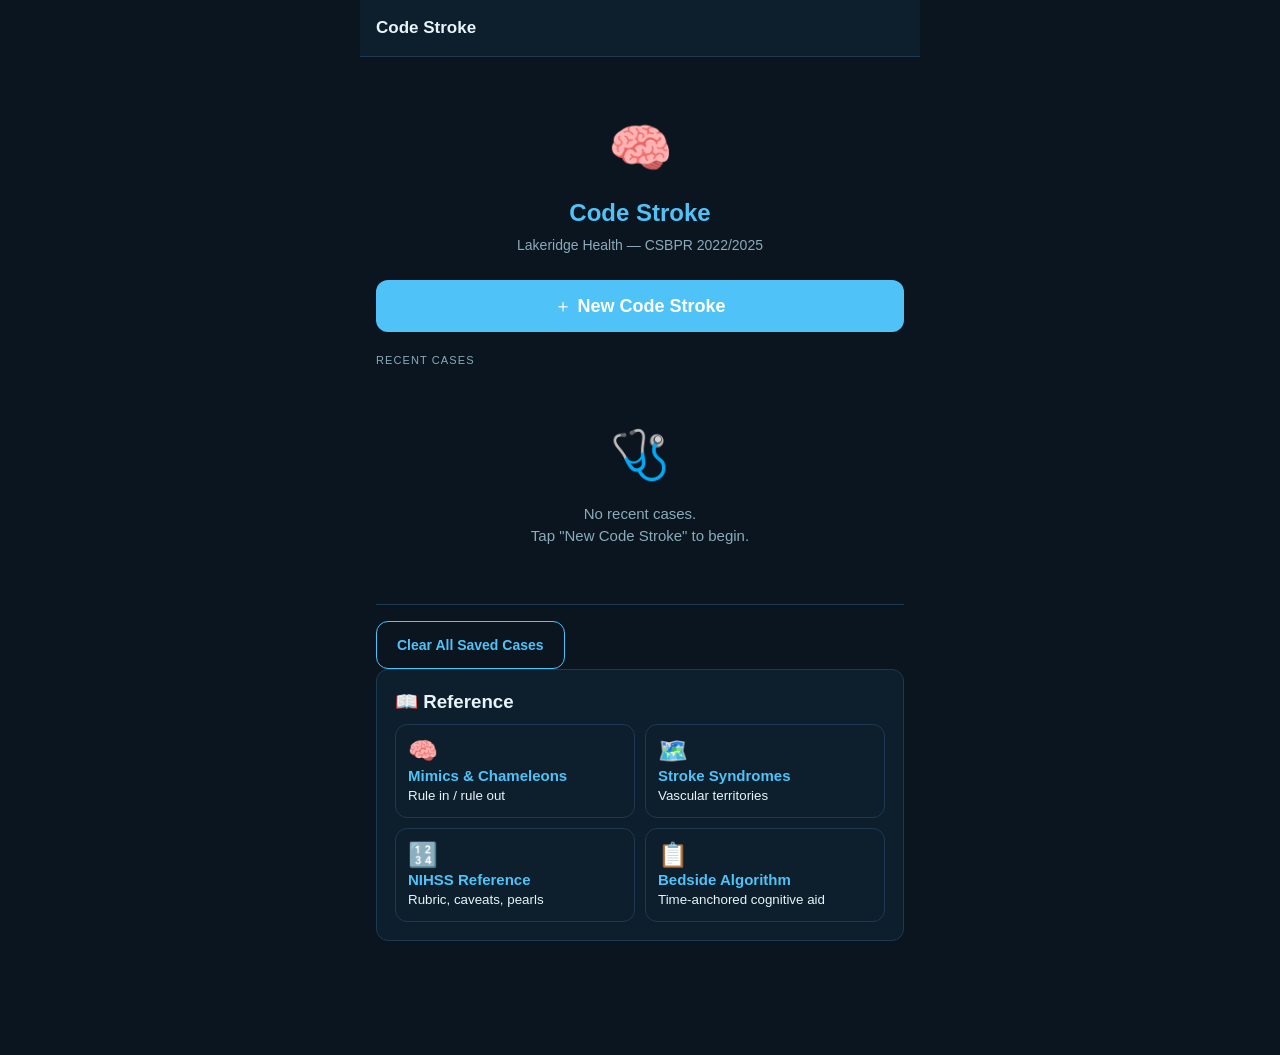
==== commit 59b371ba: "PR 3: Rapid Localization Exam + accessibility sweep Rapid Localization Exam - New window.LOCALIZATIO" ====
--- a/index.html
+++ b/index.html
@@ -55,10 +55,10 @@
     <div class="card" id="home-reference-index">
       <h3>📖 Reference</h3>
       <div class="ref-index-grid">
-        <button class="ref-cell" onclick="goToSide('step-mimics')"><div class="ref-emoji">🧠</div><div class="ref-title">Mimics & Chameleons</div><div class="ref-subtitle">Rule in / rule out</div></button>
-        <button class="ref-cell" onclick="goToSide('step-syndrome-ref')"><div class="ref-emoji">🗺️</div><div class="ref-title">Stroke Syndromes</div><div class="ref-subtitle">Vascular territories</div></button>
-        <button class="ref-cell" onclick="goToSide('step-nihss-ref')"><div class="ref-emoji">🔢</div><div class="ref-title">NIHSS Reference</div><div class="ref-subtitle">Rubric, caveats, pearls</div></button>
-        <button class="ref-cell" onclick="goToSide('step-algorithm')"><div class="ref-emoji">📋</div><div class="ref-title">Bedside Algorithm</div><div class="ref-subtitle">Time-anchored cognitive aid</div></button>
+        <button class="ref-cell" aria-label="Mimics and Chameleons reference" onclick="goToSide('step-mimics')"><div class="ref-emoji" aria-hidden="true">🧠</div><div class="ref-title">Mimics & Chameleons</div><div class="ref-subtitle">Rule in / rule out</div></button>
+        <button class="ref-cell" aria-label="Stroke Syndromes reference" onclick="goToSide('step-syndrome-ref')"><div class="ref-emoji" aria-hidden="true">🗺️</div><div class="ref-title">Stroke Syndromes</div><div class="ref-subtitle">Vascular territories</div></button>
+        <button class="ref-cell" aria-label="NIHSS Reference" onclick="goToSide('step-nihss-ref')"><div class="ref-emoji" aria-hidden="true">🔢</div><div class="ref-title">NIHSS Reference</div><div class="ref-subtitle">Rubric, caveats, pearls</div></button>
+        <button class="ref-cell" aria-label="Bedside Algorithm reference" onclick="goToSide('step-algorithm')"><div class="ref-emoji" aria-hidden="true">📋</div><div class="ref-title">Bedside Algorithm</div><div class="ref-subtitle">Time-anchored cognitive aid</div></button>
       </div>
     </div>
   </div>
@@ -70,7 +70,7 @@
     <div class="card">
       <div class="card-title">Case Label (Optional)</div>
       <p class="text-sm" style="margin-bottom:10px">Enter initials, room number, or any label — no full names needed.</p>
-      <label>Case label</label>
+      <label for="label-input">Case label</label>
       <input type="text" id="label-input" placeholder="e.g. J.S. · Rm 4 · ER1" autocomplete="off" autocorrect="off" spellcheck="false">
     </div>
 
@@ -110,14 +110,14 @@
       </div>
 
       <div id="onset-time-section">
-        <label id="lkn-label">Last Known Normal (LKN)</label>
+        <label id="lkn-label" for="onset-time-input">Last Known Normal (LKN)</label>
         <p class="text-sm" id="lkn-hint" style="margin-bottom:6px; color:var(--text-dim)">When was the patient last known to be at their baseline / symptom-free?</p>
         <input type="time" id="onset-time-input">
         <p class="text-sm mt-8">LKN: <span id="elapsed-lsn">–</span></p>
       </div>
 
       <div id="wake-time-section" style="display:none; margin-top:12px; padding-top:12px; border-top:1px solid var(--border)">
-        <label>Time Found / Woke Up</label>
+        <label for="wake-time-input">Time Found / Woke Up</label>
         <p class="text-sm" style="margin-bottom:6px; color:var(--text-dim)">When did the patient wake up or when were they found with symptoms?</p>
         <input type="time" id="wake-time-input">
         <p class="text-sm mt-8">Found: <span id="elapsed-wake">–</span></p>
@@ -203,14 +203,15 @@
   </div>
 
   <!-- ══════════════════════════════════════════════════════
-       SCREEN: Cortical / LVO Quick Screen (pre-NIHSS)
+       SCREEN: Rapid Localization Exam (pre-NIHSS)
   ══════════════════════════════════════════════════════ -->
   <div class="screen" id="screen-step-quick-screen">
-    <div class="card" style="margin-bottom:14px">
-      <div class="card-title">30-Second Cortical Screen</div>
-      <p class="text-sm">Tap any cortical / LVO sign that's present before full NIHSS. Shapes imaging and activation priority.</p>
-    </div>
-    <div id="quick-screen-content"></div>
+    <div class="card" style="margin-bottom:10px">
+      <div class="card-title">Rapid Localization Exam · 2–3 min</div>
+      <p class="text-sm" id="localization-intro"></p>
+    </div>
+    <div class="step-tabs" id="localization-tabs" role="tablist" aria-label="Localization exam tests"></div>
+    <div id="localization-item-container"></div>
     <div class="nav-footer">
       <button class="btn-nav btn-nav-back nav-back-btn">← Back</button>
       <button class="btn-nav btn-nav-next" id="quick-screen-next">Next: NIHSS →</button>
@@ -302,7 +303,7 @@
     <div class="card">
       <div class="card-title">ASPECTS Score</div>
       <p class="text-sm" style="margin-bottom:8px">Alberta Stroke Program Early CT Score (0–10). Score ≥6 required for TNK eligibility.</p>
-      <label>ASPECTS (0–10)</label>
+      <label for="aspects-input">ASPECTS (0–10)</label>
       <input type="number" id="aspects-input" placeholder="Enter 0–10" min="0" max="10">
       <p id="aspects-msg" class="text-sm mt-8"></p>
       <p class="text-sm" style="margin-top:8px; color:var(--text-dim)">10 = normal. Each of 10 MCA territory regions scores 1 point. Score of 0 = complete MCA infarct.</p>
@@ -425,7 +426,7 @@
         </button>
       </div>
 
-      <label>SDM Name (if applicable)</label>
+      <label for="sdm-name">SDM Name (if applicable)</label>
       <input type="text" id="sdm-name" placeholder="SDM name" autocomplete="off">
     </div>
 
@@ -441,7 +442,7 @@
         </button>
       </div>
 
-      <label>Time TNK administered</label>
+      <label for="tnk-time">Time TNK administered</label>
       <input type="time" id="tnk-time">
     </div>
 
@@ -479,7 +480,7 @@
   <div id="cookie-overlay" class="fullscreen-overlay" style="display:none">
     <div class="overlay-header">
       <span style="font-size:14px; color:var(--text-dim)">Show to patient — "Tell me everything you see."</span>
-      <button class="overlay-close-btn" id="cookie-overlay-close">✕ Close</button>
+      <button class="overlay-close-btn" id="cookie-overlay-close" aria-label="Close aphasia picture">✕ Close</button>
     </div>
     <div class="overlay-content" id="cookie-overlay-content"></div>
   </div>
--- a/style.css
+++ b/style.css
@@ -48,13 +48,33 @@
 
 /* ── App Shell ────────────────────────────────────────────── */
 #app {
-  max-width: 480px;
+  max-width: min(560px, 100vw);
   margin: 0 auto;
   min-height: 100vh;
   min-height: -webkit-fill-available;
   min-height: 100dvh;
   display: flex;
   flex-direction: column;
+}
+
+/* Screen-reader-only utility */
+.sr-only {
+  position: absolute;
+  width: 1px;
+  height: 1px;
+  padding: 0;
+  margin: -1px;
+  overflow: hidden;
+  clip: rect(0, 0, 0, 0);
+  white-space: nowrap;
+  border: 0;
+}
+
+/* Global focus ring for keyboard users */
+:focus-visible {
+  outline: 2px solid var(--blue);
+  outline-offset: 2px;
+  border-radius: 6px;
 }
 
 /* ── Header ───────────────────────────────────────────────── */
@@ -798,7 +818,7 @@
   left: 50%;
   transform: translateX(-50%) translateZ(0);
   width: 100%;
-  max-width: 480px;
+  max-width: min(560px, 100vw);
   background: var(--surface);
   border-top: 1px solid var(--border);
   padding: 10px 16px;
@@ -1719,3 +1739,160 @@
   border: 1px solid var(--yellow); color: var(--yellow);
   font-size: 13px; font-weight: 600; text-align: center;
 }
+
+/* ── Rapid Localization Exam ──────────────────────────────── */
+.exam-card { padding: 16px; }
+.exam-section-chip {
+  display: inline-block;
+  font-size: 11px;
+  text-transform: uppercase;
+  letter-spacing: 0.08em;
+  color: var(--blue);
+  background: rgba(79, 195, 247, 0.12);
+  padding: 3px 10px;
+  border-radius: 999px;
+  margin-bottom: 8px;
+}
+.exam-title {
+  font-size: 20px;
+  font-weight: 700;
+  color: var(--text);
+  margin-bottom: 6px;
+  line-height: 1.25;
+}
+.exam-prompt {
+  font-size: 16px;
+  font-style: italic;
+  color: var(--text);
+  padding: 10px 12px;
+  background: var(--surface2);
+  border-left: 3px solid var(--blue);
+  border-radius: 6px;
+  margin-bottom: 12px;
+}
+.exam-how {
+  margin-bottom: 12px;
+}
+.exam-how-title {
+  font-size: 12px;
+  text-transform: uppercase;
+  letter-spacing: 0.05em;
+  color: var(--text-dim);
+  font-weight: 700;
+  margin-bottom: 6px;
+}
+.exam-how ul {
+  padding-left: 18px;
+  line-height: 1.6;
+  font-size: 14px;
+}
+.exam-columns {
+  display: grid;
+  grid-template-columns: 1fr 1fr;
+  gap: 10px;
+  margin-bottom: 12px;
+}
+.exam-col {
+  background: var(--surface2);
+  border-radius: 8px;
+  padding: 10px;
+  border: 1px solid var(--border);
+}
+.exam-col ul {
+  padding-left: 16px;
+  line-height: 1.5;
+  font-size: 13px;
+  color: var(--text);
+}
+.exam-col-title {
+  font-size: 12px;
+  font-weight: 700;
+  text-transform: uppercase;
+  letter-spacing: 0.05em;
+  margin-bottom: 6px;
+}
+.exam-col-normal .exam-col-title { color: var(--green); }
+.exam-col-abnormal .exam-col-title { color: var(--red); }
+.exam-pearl {
+  background: rgba(255, 213, 79, 0.1);
+  border: 1px solid rgba(255, 213, 79, 0.35);
+  color: var(--yellow);
+  padding: 10px 12px;
+  border-radius: 8px;
+  font-size: 13px;
+  line-height: 1.5;
+  margin-bottom: 14px;
+}
+.exam-choice {
+  display: grid;
+  grid-template-columns: 1fr 1fr auto;
+  gap: 8px;
+}
+.exam-btn {
+  min-height: 52px;
+  padding: 10px;
+  border: 1px solid var(--border);
+  background: var(--surface2);
+  color: var(--text);
+  font-size: 15px;
+  font-weight: 700;
+  border-radius: 10px;
+  cursor: pointer;
+}
+.exam-btn-normal.active   { background: var(--green);     color: #fff; border-color: var(--green); }
+.exam-btn-abnormal.active { background: var(--red);       color: #fff; border-color: var(--red); }
+.exam-btn-skip            { padding: 10px 14px; color: var(--text-dim); }
+.exam-btn-skip.active     { background: var(--border);    color: var(--text); }
+
+/* Summary tab */
+.exam-summary-list { list-style: none; padding: 0; margin: 0; }
+.exam-summary-row {
+  display: flex;
+  justify-content: space-between;
+  align-items: center;
+  gap: 10px;
+  padding: 8px 4px;
+  border-bottom: 1px solid var(--border);
+}
+.exam-summary-row:last-child { border-bottom: 0; }
+.exam-summary-jump {
+  background: none;
+  border: 0;
+  color: var(--blue);
+  text-decoration: underline;
+  font-size: 14px;
+  text-align: left;
+  padding: 0;
+  cursor: pointer;
+  flex: 1;
+}
+.exam-summary-chip {
+  font-size: 12px;
+  font-weight: 700;
+  padding: 3px 10px;
+  border-radius: 999px;
+  white-space: nowrap;
+}
+.exam-summary-chip.chip-nor  { background: rgba(76,175,80,0.18);  color: #a5d6a7; }
+.exam-summary-chip.chip-abn  { background: rgba(239,83,80,0.22);  color: #ffb4b0; }
+.exam-summary-chip.chip-skip { background: rgba(255,213,79,0.15); color: var(--yellow); }
+.exam-summary-chip.chip-none { background: var(--surface2);       color: var(--text-dim); }
+.exam-rules-list {
+  padding-left: 18px;
+  line-height: 1.7;
+  font-size: 14px;
+}
+
+/* Pre-fill chip on NIHSS items */
+.prefill-chip {
+  display: inline-block;
+  margin-left: 8px;
+  font-size: 11px;
+  font-weight: 700;
+  color: var(--yellow);
+  background: rgba(255,213,79,0.12);
+  border: 1px solid rgba(255,213,79,0.4);
+  padding: 2px 8px;
+  border-radius: 999px;
+  vertical-align: middle;
+}
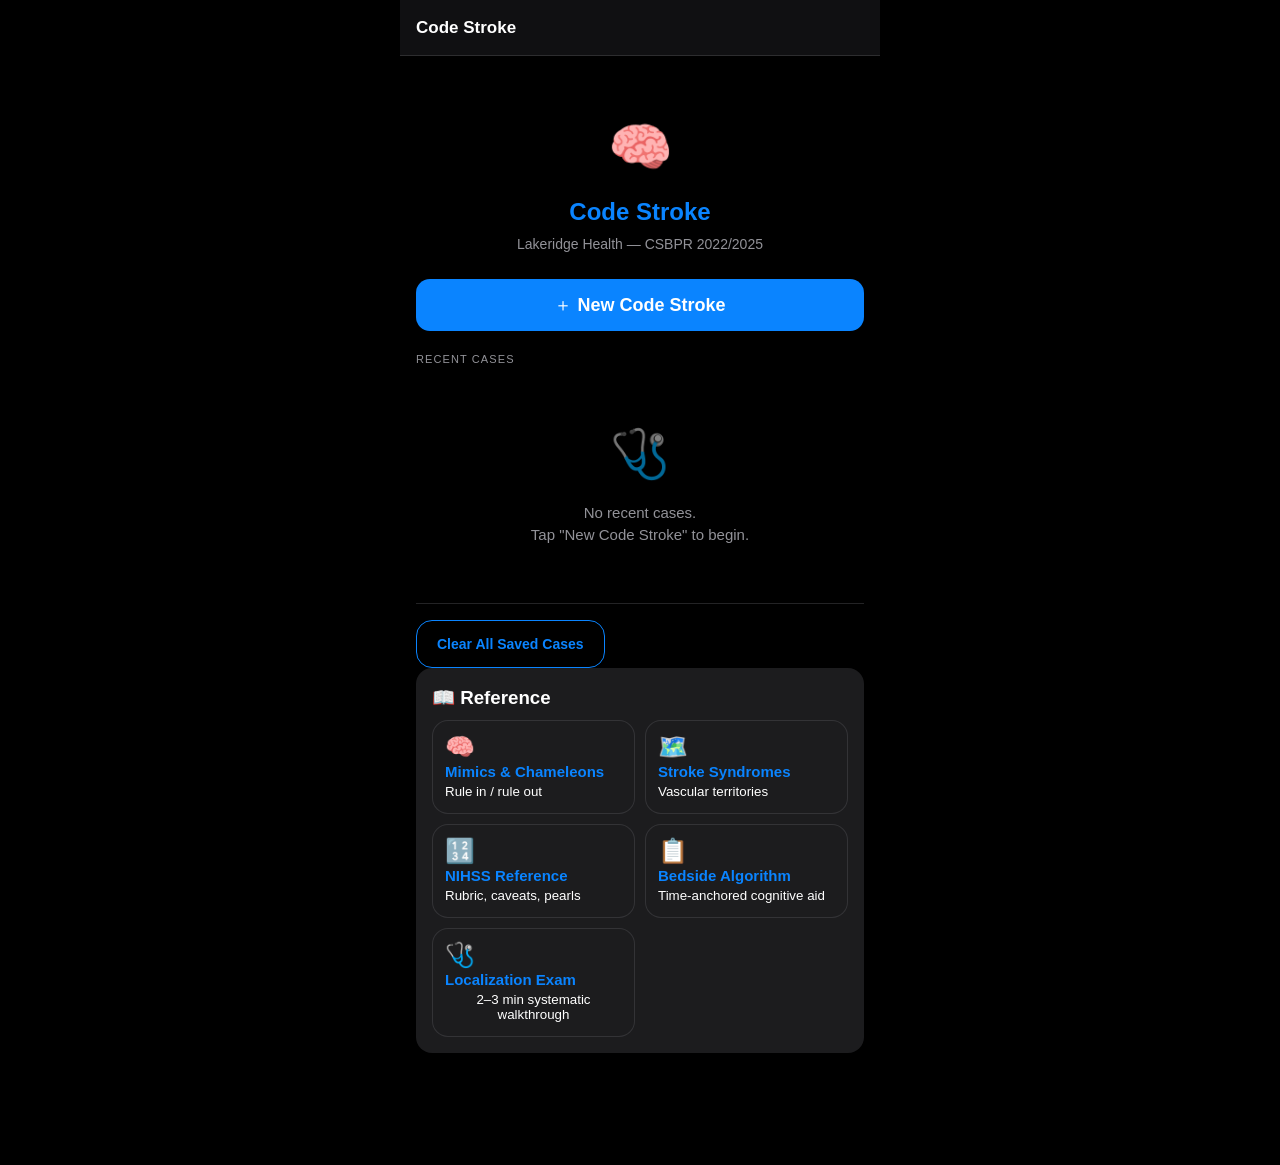
==== commit 30a003b7: "Add Rapid Localization Exam as a side-reference screen New side screen step-localization-exam that r" ====
--- a/index.html
+++ b/index.html
@@ -6,7 +6,7 @@
   <meta name="apple-mobile-web-app-capable" content="yes">
   <meta name="apple-mobile-web-app-status-bar-style" content="black-translucent">
   <meta name="apple-mobile-web-app-title" content="Code Stroke">
-  <meta name="theme-color" content="#0a1520">
+  <meta name="theme-color" content="#000000">
   <link rel="manifest" href="manifest.json">
   <link rel="apple-touch-icon" href="icons/icon-192.png">
   <title>Code Stroke</title>
@@ -14,18 +14,14 @@
 </head>
 <body>
 <div id="app">
-  <div class="nav-gate-hint" id="nav-gate-hint" role="status" aria-live="polite" hidden></div>
 
   <!-- ── Header ─────────────────────────────────────────── -->
   <header class="app-header" id="main-header">
-    <div class="app-header-row">
-      <button class="back-btn" id="back-btn" style="display:none" aria-label="Back">‹</button>
-      <h1 id="header-title">Code Stroke</h1>
-      <span class="step-counter" id="step-counter" aria-hidden="true"></span>
-      <span class="offline-chip" id="offline-chip" role="status" aria-live="polite" hidden>OFFLINE</span>
-      <span class="nihss-score-badge" id="nihss-badge" style="display:none">NIHSS 0</span>
-    </div>
-    <div class="progress-bar" id="progress-bar" aria-hidden="true"><span class="progress-fill" id="progress-fill"></span></div>
+    <button class="back-btn" id="back-btn" style="display:none">‹</button>
+    <h1 id="header-title">Code Stroke</h1>
+    <span class="lkn-chip" id="lkn-chip" style="display:none"></span>
+    <span class="nihss-score-badge" id="nihss-badge" style="display:none">NIHSS 0</span>
+    <div class="progress-track" id="progress-track" style="display:none"><div class="progress-fill" id="progress-fill"></div></div>
   </header>
 
   <!-- ══════════════════════════════════════════════════════
@@ -55,10 +51,11 @@
     <div class="card" id="home-reference-index">
       <h3>📖 Reference</h3>
       <div class="ref-index-grid">
-        <button class="ref-cell" aria-label="Mimics and Chameleons reference" onclick="goToSide('step-mimics')"><div class="ref-emoji" aria-hidden="true">🧠</div><div class="ref-title">Mimics & Chameleons</div><div class="ref-subtitle">Rule in / rule out</div></button>
-        <button class="ref-cell" aria-label="Stroke Syndromes reference" onclick="goToSide('step-syndrome-ref')"><div class="ref-emoji" aria-hidden="true">🗺️</div><div class="ref-title">Stroke Syndromes</div><div class="ref-subtitle">Vascular territories</div></button>
-        <button class="ref-cell" aria-label="NIHSS Reference" onclick="goToSide('step-nihss-ref')"><div class="ref-emoji" aria-hidden="true">🔢</div><div class="ref-title">NIHSS Reference</div><div class="ref-subtitle">Rubric, caveats, pearls</div></button>
-        <button class="ref-cell" aria-label="Bedside Algorithm reference" onclick="goToSide('step-algorithm')"><div class="ref-emoji" aria-hidden="true">📋</div><div class="ref-title">Bedside Algorithm</div><div class="ref-subtitle">Time-anchored cognitive aid</div></button>
+        <button class="ref-cell" onclick="goToSide('step-mimics')"><div class="ref-emoji">🧠</div><div class="ref-title">Mimics & Chameleons</div><div class="ref-subtitle">Rule in / rule out</div></button>
+        <button class="ref-cell" onclick="goToSide('step-syndrome-ref')"><div class="ref-emoji">🗺️</div><div class="ref-title">Stroke Syndromes</div><div class="ref-subtitle">Vascular territories</div></button>
+        <button class="ref-cell" onclick="goToSide('step-nihss-ref')"><div class="ref-emoji">🔢</div><div class="ref-title">NIHSS Reference</div><div class="ref-subtitle">Rubric, caveats, pearls</div></button>
+        <button class="ref-cell" onclick="goToSide('step-algorithm')"><div class="ref-emoji">📋</div><div class="ref-title">Bedside Algorithm</div><div class="ref-subtitle">Time-anchored cognitive aid</div></button>
+        <button class="ref-cell" onclick="goToSide('step-localization-exam')"><div class="ref-emoji">🩺</div><div class="ref-title">Localization Exam</div><div class="ref-subtitle">2–3 min systematic walkthrough</div></button>
       </div>
     </div>
   </div>
@@ -70,7 +67,7 @@
     <div class="card">
       <div class="card-title">Case Label (Optional)</div>
       <p class="text-sm" style="margin-bottom:10px">Enter initials, room number, or any label — no full names needed.</p>
-      <label for="label-input">Case label</label>
+      <label>Case label</label>
       <input type="text" id="label-input" placeholder="e.g. J.S. · Rm 4 · ER1" autocomplete="off" autocorrect="off" spellcheck="false">
     </div>
 
@@ -110,14 +107,14 @@
       </div>
 
       <div id="onset-time-section">
-        <label id="lkn-label" for="onset-time-input">Last Known Normal (LKN)</label>
+        <label id="lkn-label">Last Known Normal (LKN)</label>
         <p class="text-sm" id="lkn-hint" style="margin-bottom:6px; color:var(--text-dim)">When was the patient last known to be at their baseline / symptom-free?</p>
         <input type="time" id="onset-time-input">
         <p class="text-sm mt-8">LKN: <span id="elapsed-lsn">–</span></p>
       </div>
 
       <div id="wake-time-section" style="display:none; margin-top:12px; padding-top:12px; border-top:1px solid var(--border)">
-        <label for="wake-time-input">Time Found / Woke Up</label>
+        <label>Time Found / Woke Up</label>
         <p class="text-sm" style="margin-bottom:6px; color:var(--text-dim)">When did the patient wake up or when were they found with symptoms?</p>
         <input type="time" id="wake-time-input">
         <p class="text-sm mt-8">Found: <span id="elapsed-wake">–</span></p>
@@ -133,15 +130,18 @@
       <div id="wakeup-guidance-body" style="font-size:14px; line-height:1.8; color:var(--text-dim)"></div>
     </div>
 
-    <div class="card">
-      <div class="card-title">Window Summary</div>
+    <details class="card card-collapse">
+      <summary>Window Summary (CSBPR Box 5A)</summary>
       <div style="font-size:14px; line-height:1.8; color:var(--text-dim)">
         <div>✅ <strong>&lt;4.5h from onset/found</strong> → TNK window <span style="color:#81c784">OPEN</span></div>
-        <div>⚠️ <strong>4.5–24h</strong> → TNK closed, EVT may be possible</div>
+        <div>⚠️ <strong>4.5–6h</strong> → TNK for select patients — advanced imaging (CTP / MRI) required</div>
+        <div>⚠️ <strong>6–9h</strong> → TNK only in discussion with stroke expert, tissue-based selection</div>
+        <div>⚠️ <strong>&lt;24h + LVO</strong> → EVT window (&gt;6h requires CTA collaterals or perfusion selection)</div>
         <div>🚫 <strong>&gt;24h</strong> → Outside standard treatment windows</div>
         <div style="margin-top:8px; padding-top:8px; border-top:1px solid var(--border)"><strong>Wake-up stroke:</strong> TNK window = time from waking/found. MRI DWI-FLAIR mismatch may allow treatment even if &gt;4.5h.</div>
-      </div>
-    </div>
+        <div style="margin-top:8px; padding-top:8px; border-top:1px solid var(--border)"><strong>Door-to-needle target:</strong> ≤30 min median (≤60 min in ≥90% of patients). If LVO present, late-TNK workup must NOT delay EVT decisions.</div>
+      </div>
+    </details>
 
     <div class="nav-footer">
       <button class="btn-nav btn-nav-back nav-back-btn">← Back</button>
@@ -183,38 +183,7 @@
 
     <div class="nav-footer">
       <button class="btn-nav btn-nav-back nav-back-btn">← Back</button>
-      <button class="btn-nav btn-nav-next" id="rel-next">Next: Relevant History →</button>
-    </div>
-  </div>
-
-  <!-- ══════════════════════════════════════════════════════
-       SCREEN: Relevant History (non-redundant supplement)
-  ══════════════════════════════════════════════════════ -->
-  <div class="screen" id="screen-step-history">
-    <div class="card" style="margin-bottom:14px">
-      <div class="card-title">Relevant History</div>
-      <p class="text-sm">Quick supplemental history to inform TNK/EVT decisions and the EMR note. Skip any that don't apply.</p>
-    </div>
-    <div id="history-content"></div>
-    <div class="nav-footer">
-      <button class="btn-nav btn-nav-back nav-back-btn">← Back</button>
-      <button class="btn-nav btn-nav-next" id="history-next">Next: Cortical Screen →</button>
-    </div>
-  </div>
-
-  <!-- ══════════════════════════════════════════════════════
-       SCREEN: Rapid Localization Exam (pre-NIHSS)
-  ══════════════════════════════════════════════════════ -->
-  <div class="screen" id="screen-step-quick-screen">
-    <div class="card" style="margin-bottom:10px">
-      <div class="card-title">Rapid Localization Exam · 2–3 min</div>
-      <p class="text-sm" id="localization-intro"></p>
-    </div>
-    <div class="step-tabs" id="localization-tabs" role="tablist" aria-label="Localization exam tests"></div>
-    <div id="localization-item-container"></div>
-    <div class="nav-footer">
-      <button class="btn-nav btn-nav-back nav-back-btn">← Back</button>
-      <button class="btn-nav btn-nav-next" id="quick-screen-next">Next: NIHSS →</button>
+      <button class="btn-nav btn-nav-next" id="rel-next">Next: NIHSS →</button>
     </div>
   </div>
 
@@ -222,6 +191,8 @@
        SCREEN: NIHSS
   ══════════════════════════════════════════════════════ -->
   <div class="screen" id="screen-step-nihss">
+    <div id="nihss-lvo-banner"></div>
+    <a class="exam-inline-link" href="#" onclick="event.preventDefault(); goToSide('step-localization-exam');">🩺 Rapid Localization Exam →</a>
     <div class="step-tabs" id="nihss-tabs"></div>
     <div id="nihss-item-container"></div>
 
@@ -253,15 +224,8 @@
     <div id="syndrome-nihss-total"></div>
     <div id="empty-match-hint"></div>
 
-    <p class="section-title">Suggested Stroke Syndrome(s)</p>
-    <p class="text-sm" style="margin-bottom:14px; color:var(--text-dim)">Based on NIHSS pattern. These are clinical suggestions — always use your full clinical judgment.</p>
-
+    <p class="section-title">Suggested syndrome — from NIHSS pattern</p>
     <div id="syndrome-list"></div>
-
-    <div style="margin:12px 0;display:flex;gap:8px;flex-wrap:wrap;">
-      <button class="btn btn-ghost" onclick="goToSide('step-mimics')">🧠 Rule out mimics / Chameleons</button>
-      <button class="btn btn-ghost" onclick="goToSide('step-syndrome-ref')">🗺️ Full syndrome reference</button>
-    </div>
     <div id="single-territory-sanity-check"></div>
 
     <div class="nav-footer">
@@ -274,6 +238,7 @@
        SCREEN: CT
   ══════════════════════════════════════════════════════ -->
   <div class="screen" id="screen-step-ct">
+    <div id="ct-posterior-reminder"></div>
     <div class="card">
       <div class="card-title">CT Head</div>
       <p class="text-sm" style="margin-bottom:12px">Is the CT head clear of hemorrhage?</p>
@@ -303,7 +268,7 @@
     <div class="card">
       <div class="card-title">ASPECTS Score</div>
       <p class="text-sm" style="margin-bottom:8px">Alberta Stroke Program Early CT Score (0–10). Score ≥6 required for TNK eligibility.</p>
-      <label for="aspects-input">ASPECTS (0–10)</label>
+      <label>ASPECTS (0–10)</label>
       <input type="number" id="aspects-input" placeholder="Enter 0–10" min="0" max="10">
       <p id="aspects-msg" class="text-sm mt-8"></p>
       <p class="text-sm" style="margin-top:8px; color:var(--text-dim)">10 = normal. Each of 10 MCA territory regions scores 1 point. Score of 0 = complete MCA infarct.</p>
@@ -360,6 +325,7 @@
               <div style="grid-column:1/-1; font-size:14px; font-weight:700">Basilar</div>
             </button>
           </div>
+          <div id="medium-vessel-note"></div>
 
           <p class="text-sm" style="margin-bottom:8px">Collaterals:</p>
           <div style="display:flex; gap:10px; margin-bottom:10px">
@@ -387,19 +353,14 @@
        SCREEN: Decision
   ══════════════════════════════════════════════════════ -->
   <div class="screen" id="screen-step-decision">
-    <div id="nihss-quick-reassess" class="reassess-strip" role="region" aria-label="NIHSS reassessment" hidden></div>
     <div id="lvo-banner"></div>
     <div id="decision-content"></div>
-    <div id="bp-targets-card"></div>
     <div id="deterioration-banner"></div>
 
-    <details class="card" id="nihss-reassess-card">
-      <summary style="cursor:pointer; font-weight:600">NIHSS reassessment — advanced entry</summary>
-      <div style="margin-top:10px">
-        <label for="nihss-reassess-input">New NIHSS total</label>
-        <input type="number" id="nihss-reassess-input" min="0" max="42" placeholder="baseline was N">
-        <button class="btn btn-sm" onclick="saveNihssReassess()">Save</button>
-      </div>
+    <details class="card card-collapse" id="nihss-reassess-card">
+      <summary>NIHSS reassessment (optional)</summary>
+      <label>New NIHSS total: <input type="number" id="nihss-reassess-input" min="0" max="42" placeholder="baseline was N"></label>
+      <button class="btn btn-sm" onclick="saveNihssReassess()">Save</button>
     </details>
 
     <div class="nav-footer">
@@ -414,6 +375,7 @@
   <div class="screen" id="screen-step-consent">
     <div class="card">
       <div class="card-title">Consent Documentation</div>
+      <p class="text-sm" style="margin-bottom:10px">TNK and EVT are <strong>standard of care</strong> — routine emergency consent procedures apply (CSBPR 5.2).</p>
       <div id="consent-summary"></div>
 
       <label>Consent obtained with</label>
@@ -426,7 +388,7 @@
         </button>
       </div>
 
-      <label for="sdm-name">SDM Name (if applicable)</label>
+      <label>SDM Name (if applicable)</label>
       <input type="text" id="sdm-name" placeholder="SDM name" autocomplete="off">
     </div>
 
@@ -442,14 +404,37 @@
         </button>
       </div>
 
-      <label for="tnk-time">Time TNK administered</label>
+      <label>Time TNK administered</label>
       <input type="time" id="tnk-time">
     </div>
 
-
-    <div class="nav-footer">
-      <button class="btn-nav btn-nav-back nav-back-btn">← Back</button>
-      <button class="btn-nav btn-nav-next" id="consent-next">Generate EMR Note →</button>
+    <div id="consent-complications"></div>
+
+    <div class="nav-footer">
+      <button class="btn-nav btn-nav-back nav-back-btn">← Back</button>
+      <button class="btn-nav btn-nav-next" id="consent-next">Next: Disposition →</button>
+    </div>
+  </div>
+
+  <!-- ══════════════════════════════════════════════════════
+       SCREEN: Disposition
+  ══════════════════════════════════════════════════════ -->
+  <div class="screen" id="screen-step-dispo">
+    <div id="dispo-content"></div>
+    <div class="nav-footer">
+      <button class="btn-nav btn-nav-back nav-back-btn">← Back</button>
+      <button class="btn-nav btn-nav-next" id="dispo-next">Next: Admission →</button>
+    </div>
+  </div>
+
+  <!-- ══════════════════════════════════════════════════════
+       SCREEN: Admission Orders
+  ══════════════════════════════════════════════════════ -->
+  <div class="screen" id="screen-step-admit">
+    <div id="admit-content"></div>
+    <div class="nav-footer">
+      <button class="btn-nav btn-nav-back nav-back-btn">← Back</button>
+      <button class="btn-nav btn-nav-next" id="admit-next">Generate EMR Note →</button>
     </div>
   </div>
 
@@ -457,6 +442,7 @@
        SCREEN: Note
   ══════════════════════════════════════════════════════ -->
   <div class="screen" id="screen-step-note">
+    <div id="note-gap-check"></div>
     <div class="status-banner status-green">
       <span class="status-icon">📋</span>
       <div class="status-body">
@@ -480,7 +466,7 @@
   <div id="cookie-overlay" class="fullscreen-overlay" style="display:none">
     <div class="overlay-header">
       <span style="font-size:14px; color:var(--text-dim)">Show to patient — "Tell me everything you see."</span>
-      <button class="overlay-close-btn" id="cookie-overlay-close" aria-label="Close aphasia picture">✕ Close</button>
+      <button class="overlay-close-btn" id="cookie-overlay-close">✕ Close</button>
     </div>
     <div class="overlay-content" id="cookie-overlay-content"></div>
   </div>
@@ -489,10 +475,6 @@
        SIDE SCREEN: Mimics & Chameleons
   ══════════════════════════════════════════════════════ -->
   <div class="screen" id="screen-step-mimics">
-    <div class="screen-header">
-      <button class="btn-back" onclick="goBackFromSide()">← Back</button>
-      <h2>Stroke Mimics & Chameleons</h2>
-    </div>
     <div class="tabs">
       <button class="tab active" data-tab="mimics" onclick="switchMimicsTab('mimics')">Mimics</button>
       <button class="tab" data-tab="chameleons" onclick="switchMimicsTab('chameleons')">Chameleons</button>
@@ -504,10 +486,6 @@
        SIDE SCREEN: Syndrome Reference
   ══════════════════════════════════════════════════════ -->
   <div class="screen" id="screen-step-syndrome-ref">
-    <div class="screen-header">
-      <button class="btn-back" onclick="goBackFromSide()">← Back</button>
-      <h2>Stroke Syndromes — Reference</h2>
-    </div>
     <div id="syndrome-ref-content"></div>
   </div>
 
@@ -515,10 +493,6 @@
        SIDE SCREEN: NIHSS Reference
   ══════════════════════════════════════════════════════ -->
   <div class="screen" id="screen-step-nihss-ref">
-    <div class="screen-header">
-      <button class="btn-back" onclick="goBackFromSide()">← Back</button>
-      <h2>NIHSS Reference</h2>
-    </div>
     <div id="nihss-ref-content"></div>
   </div>
 
@@ -526,11 +500,14 @@
        SIDE SCREEN: Bedside Algorithm
   ══════════════════════════════════════════════════════ -->
   <div class="screen" id="screen-step-algorithm">
-    <div class="screen-header">
-      <button class="btn-back" onclick="goBackFromSide()">← Back</button>
-      <h2>Code Stroke Bedside Algorithm</h2>
-    </div>
     <div id="algorithm-content"></div>
+  </div>
+
+  <!-- ══════════════════════════════════════════════════════
+       SIDE SCREEN: Rapid Localization Exam (2–3 min reference)
+  ══════════════════════════════════════════════════════ -->
+  <div class="screen" id="screen-step-localization-exam">
+    <div id="localization-exam-content"></div>
   </div>
 
 </div><!-- #app -->
--- a/style.css
+++ b/style.css
@@ -7,28 +7,29 @@
 *, *::before, *::after { box-sizing: border-box; margin: 0; padding: 0; }
 * { -webkit-tap-highlight-color: transparent; }
 
+/* iOS dark-mode system palette — one accent, semantic colors as tints */
 :root {
-  --bg: #0a1520;
-  --surface: #0d1f2d;
-  --surface2: #132333;
-  --border: #1e3a52;
-  --text: #e8f4f8;
-  --text-dim: #8aabb8;
-  --blue: #4fc3f7;
-  --blue-dark: #0277bd;
-  --green: #4caf50;
-  --green-dark: #1b5e20;
-  --yellow: #ffd54f;
-  --orange: #ff8c00;
-  --red: #ef5350;
-  --red-dark: #b71c1c;
-  --purple: #ce93d8;
+  --bg: #000000;
+  --surface: #1c1c1e;
+  --surface2: #2c2c2e;
+  --border: rgba(84, 84, 88, 0.42);
+  --text: #ffffff;
+  --text-dim: rgba(235, 235, 245, 0.62);
+  --blue: #0a84ff;
+  --blue-dark: #0a84ff;
+  --green: #30d158;
+  --green-dark: #248a3d;
+  --yellow: #ffd60a;
+  --orange: #ff9f0a;
+  --red: #ff453a;
+  --red-dark: #d70015;
+  --purple: #bf5af2;
   --tap-min: 48px;
-  --radius: 12px;
-  --radius-sm: 8px;
-}
-
-html { font-size: 16px; -webkit-text-size-adjust: 100%; text-size-adjust: 100%; }
+  --radius: 16px;
+  --radius-sm: 10px;
+}
+
+html { font-size: 16px; -webkit-text-size-adjust: 100%; text-size-adjust: 100%; background: #000; }
 
 button, [role="button"], .check-header, .score-btn, .case-item, .show-picture-link { touch-action: manipulation; }
 
@@ -48,7 +49,7 @@
 
 /* ── App Shell ────────────────────────────────────────────── */
 #app {
-  max-width: min(560px, 100vw);
+  max-width: 480px;
   margin: 0 auto;
   min-height: 100vh;
   min-height: -webkit-fill-available;
@@ -57,66 +58,21 @@
   flex-direction: column;
 }
 
-/* Screen-reader-only utility */
-.sr-only {
-  position: absolute;
-  width: 1px;
-  height: 1px;
-  padding: 0;
-  margin: -1px;
-  overflow: hidden;
-  clip: rect(0, 0, 0, 0);
-  white-space: nowrap;
-  border: 0;
-}
-
-/* Global focus ring for keyboard users */
-:focus-visible {
-  outline: 2px solid var(--blue);
-  outline-offset: 2px;
-  border-radius: 6px;
-}
-
 /* ── Header ───────────────────────────────────────────────── */
 .app-header {
-  background: var(--surface);
-  border-bottom: 1px solid var(--border);
-  padding: 0;
+  background: rgba(18, 18, 20, 0.92);
+  -webkit-backdrop-filter: saturate(180%) blur(20px);
+  backdrop-filter: saturate(180%) blur(20px);
+  border-bottom: 0.5px solid rgba(255, 255, 255, 0.12);
+  padding: 0 16px;
   padding-top: env(safe-area-inset-top, 0px);
   position: sticky;
   top: 0;
   z-index: 100;
   display: flex;
-  flex-direction: column;
-}
-.app-header-row {
-  display: flex;
-  align-items: center;
-  min-height: 56px;
+  align-items: center;
+  min-height: calc(56px + env(safe-area-inset-top, 0px));
   gap: 12px;
-  padding: 0 16px;
-}
-.step-counter {
-  font-family: ui-monospace, SFMono-Regular, Menlo, Consolas, monospace;
-  font-size: 12px;
-  color: var(--text-dim);
-  padding: 2px 8px;
-  border: 1px solid var(--border);
-  border-radius: 999px;
-  white-space: nowrap;
-}
-.progress-bar {
-  height: 3px;
-  width: 100%;
-  background: rgba(255,255,255,0.06);
-  overflow: hidden;
-}
-.progress-fill {
-  display: block;
-  height: 100%;
-  width: 0%;
-  background: var(--blue);
-  transition: width 0.2s ease;
 }
 
 .app-header .back-btn {
@@ -153,22 +109,100 @@
   white-space: nowrap;
 }
 
-.offline-chip {
-  background: var(--orange);
-  color: #000;
-  font-size: 11px;
-  font-weight: 800;
-  letter-spacing: 0.06em;
-  padding: 3px 8px;
-  border-radius: 999px;
+.lkn-chip {
+  background: var(--surface2);
+  border: 1px solid var(--border);
+  color: var(--text-dim);
+  font-size: 12px;
+  font-weight: 700;
+  padding: 4px 8px;
+  border-radius: 20px;
   white-space: nowrap;
 }
-.offline-chip[hidden] { display: none; }
+.lkn-chip.lkn-warn { background: #78350f; border-color: transparent; color: #ffd54f; }
+.lkn-chip.lkn-over { background: #7f1d1d; border-color: transparent; color: #ef9a9a; }
+
+.progress-track {
+  position: absolute;
+  left: 0;
+  right: 0;
+  bottom: -1px;
+  height: 3px;
+}
+
+.progress-fill {
+  height: 100%;
+  width: 0;
+  background: var(--blue);
+  border-radius: 0 2px 2px 0;
+  transition: width 0.25s ease;
+}
+
+/* ── Syndrome self-check link arrow ───────────────────────── */
+.sc-link {
+  background: none;
+  border: 1px solid var(--border);
+  border-radius: 8px;
+  color: var(--blue);
+  font-size: 16px;
+  min-width: 40px;
+  min-height: 40px;
+  cursor: pointer;
+  flex-shrink: 0;
+}
+.sc-link:active { background: rgba(79, 195, 247, 0.1); }
+
+/* ── Pre-note gap check ───────────────────────────────────── */
+.gap-row {
+  display: flex;
+  align-items: center;
+  justify-content: space-between;
+  gap: 10px;
+  width: 100%;
+  background: none;
+  border: none;
+  border-bottom: 1px solid var(--border);
+  color: var(--text);
+  font-size: 14px;
+  text-align: left;
+  padding: 12px 2px;
+  cursor: pointer;
+  min-height: var(--tap-min);
+}
+.gap-row:last-child { border-bottom: none; }
+.gap-row .gap-arrow { color: var(--blue); font-size: 18px; flex-shrink: 0; }
+
+/* ── Collapsible cards (progressive disclosure) ───────────── */
+/* Settings-style rows: sentence case, neutral text, right chevron */
+details.card-collapse > summary {
+  font-size: 15px;
+  font-weight: 600;
+  color: var(--text) !important;
+  cursor: pointer;
+  list-style: none;
+  display: flex;
+  align-items: center;
+  gap: 8px;
+  min-height: 24px;
+}
+details.card-collapse > summary::-webkit-details-marker { display: none; }
+details.card-collapse > summary::after {
+  content: '›';
+  margin-left: auto;
+  color: var(--text-dim);
+  font-size: 20px;
+  font-weight: 400;
+  line-height: 1;
+  flex-shrink: 0;
+  transition: transform 0.2s ease;
+}
+details.card-collapse[open] > summary::after { transform: rotate(90deg); }
+details.card-collapse[open] > summary { margin-bottom: 10px; }
 
 /* ── Main Content ─────────────────────────────────────────── */
 .screen {
   flex: 1;
-  padding: 20px 16px calc(100px + env(safe-area-inset-bottom, 0px));
+  padding: 20px 16px 100px;
   display: none;
 }
 .screen.active { display: block; }
@@ -176,10 +210,10 @@
 /* ── Cards ────────────────────────────────────────────────── */
 .card {
   background: var(--surface);
-  border: 1px solid var(--border);
+  border: none;
   border-radius: var(--radius);
-  padding: 18px;
-  margin-bottom: 14px;
+  padding: 16px;
+  margin-bottom: 12px;
 }
 
 .card-title {
@@ -232,11 +266,12 @@
   justify-content: center;
   gap: 10px;
   width: 100%;
-  min-height: var(--tap-min);
+  min-height: 50px;
   background: var(--blue);
   color: #fff;
   border: none;
-  border-radius: var(--radius);
+  border-radius: 14px;
+  transition: transform 0.12s ease, opacity 0.12s ease;
   font-size: 18px;
   font-weight: 700;
   cursor: pointer;
@@ -303,13 +338,13 @@
 .status-banner .status-title { font-size: 16px; font-weight: 700; }
 .status-banner .status-detail { font-size: 14px; margin-top: 4px; opacity: 0.9; }
 
-.status-green { background: #1b3a1f; border: 1px solid #2e7d32; }
-.status-green .status-title { color: #81c784; }
-.status-yellow { background: #3a2e00; border: 1px solid #f9a825; }
-.status-yellow .status-title { color: #ffd54f; }
-.status-red { background: #3a0000; border: 1px solid var(--red-dark); }
-.status-red .status-title { color: #ef9a9a; }
-.status-blue { background: #003350; border: 1px solid var(--blue-dark); }
+.status-green { background: rgba(48, 209, 88, 0.14); }
+.status-green .status-title { color: var(--green); }
+.status-yellow { background: rgba(255, 214, 10, 0.13); }
+.status-yellow .status-title { color: var(--yellow); }
+.status-red { background: rgba(255, 69, 58, 0.16); }
+.status-red .status-title { color: var(--red); }
+.status-blue { background: rgba(10, 132, 255, 0.14); }
 .status-blue .status-title { color: var(--blue); }
 
 /* ── Time Picker ──────────────────────────────────────────── */
@@ -339,13 +374,13 @@
   margin-bottom: 16px;
 }
 
-.window-open { background: #1b3a1f; color: #81c784; border: 1px solid #2e7d32; }
-.window-close { background: #3a2e00; color: #ffd54f; border: 1px solid #f9a825; }
-.window-expired { background: #3a0000; color: #ef9a9a; border: 1px solid var(--red-dark); }
+.window-open { background: rgba(48, 209, 88, 0.14); color: var(--green); }
+.window-close { background: rgba(255, 214, 10, 0.13); color: var(--yellow); }
+.window-expired { background: rgba(255, 69, 58, 0.16); color: var(--red); }
 
 input[type="time"], input[type="text"], input[type="number"], textarea, select {
   background: var(--surface2);
-  border: 1px solid var(--border);
+  border: none;
   border-radius: var(--radius-sm);
   color: var(--text);
   font-size: 17px;
@@ -358,7 +393,6 @@
 
 input[type="time"]:focus, input[type="text"]:focus, input[type="number"]:focus, textarea:focus, select:focus {
   outline: 2px solid var(--blue);
-  border-color: var(--blue);
 }
 
 label {
@@ -372,7 +406,7 @@
 /* ── Checklist Items ──────────────────────────────────────── */
 .check-item {
   background: var(--surface);
-  border: 1px solid var(--border);
+  border: none;
   border-radius: var(--radius);
   margin-bottom: 10px;
   overflow: hidden;
@@ -414,8 +448,8 @@
 }
 
 .yn-btn.yes-active { background: var(--red); color: #fff; border-color: var(--red); }
-.yn-btn.no-active { background: var(--green-dark); color: #81c784; border-color: #2e7d32; }
-.yn-btn.unknown-active { background: #3a2e00; color: var(--yellow); border-color: #f9a825; }
+.yn-btn.no-active { background: rgba(48, 209, 88, 0.18); color: var(--green); border-color: transparent; }
+.yn-btn.unknown-active { background: rgba(255, 214, 10, 0.15); color: var(--yellow); border-color: transparent; }
 
 .check-detail {
   padding: 0 16px 14px;
@@ -743,8 +777,8 @@
 
 .score-btn {
   background: var(--surface2);
-  border: 2px solid var(--border);
-  border-radius: var(--radius);
+  border: 2px solid transparent;
+  border-radius: var(--radius-sm);
   padding: 14px 16px;
   cursor: pointer;
   text-align: left;
@@ -760,13 +794,13 @@
 .score-btn:active { opacity: 0.8; }
 
 .score-btn.selected {
-  background: #003350;
+  background: rgba(10, 132, 255, 0.16);
   border-color: var(--blue);
 }
 
 /* Vessel/toggle button selected states */
 .vessel-btn.selected, .collateral-btn.selected, .lvo-btn.selected, .ct-clear-btn.selected, .cta-done-btn.selected, .onset-btn.selected {
-  background: #003350;
+  background: rgba(10, 132, 255, 0.16);
   border-color: var(--blue);
 }
 
@@ -818,9 +852,11 @@
   left: 50%;
   transform: translateX(-50%) translateZ(0);
   width: 100%;
-  max-width: min(560px, 100vw);
-  background: var(--surface);
-  border-top: 1px solid var(--border);
+  max-width: 480px;
+  background: rgba(18, 18, 20, 0.92);
+  -webkit-backdrop-filter: saturate(180%) blur(20px);
+  backdrop-filter: saturate(180%) blur(20px);
+  border-top: 0.5px solid rgba(255, 255, 255, 0.12);
   padding: 10px 16px;
   padding-bottom: calc(10px + env(safe-area-inset-bottom));
   display: flex;
@@ -851,94 +887,11 @@
   flex: 2;
 }
 
-.btn-nav-next:disabled,
-.btn-nav-next.btn-nav-locked {
+.btn-nav-next:disabled {
   background: var(--border);
   color: var(--text-dim);
   cursor: not-allowed;
-  opacity: 0.75;
-}
-
-/* Gate hint (single fixed strip pinned above the nav footer) */
-.nav-gate-hint {
-  position: fixed;
-  left: 50%;
-  transform: translateX(-50%);
-  bottom: calc(72px + env(safe-area-inset-bottom));
-  max-width: min(560px, 100vw);
-  width: 100%;
-  padding: 6px 16px;
-  background: rgba(239, 83, 80, 0.12);
-  color: #ffb4b0;
-  font-size: 13px;
-  text-align: center;
-  z-index: 199;
-  border-top: 1px solid rgba(239, 83, 80, 0.3);
-}
-.nav-gate-hint[hidden] { display: none; }
-
-/* Deterioration mini-strip on decision screen */
-.reassess-strip {
-  position: sticky;
-  top: calc(56px + 3px + env(safe-area-inset-top, 0px));
-  z-index: 90;
-  margin: -20px -16px 14px;
-  padding: 10px 16px;
-  background: var(--surface2);
-  border-bottom: 1px solid var(--border);
-}
-.reassess-strip[hidden] { display: none; }
-.reassess-row {
-  display: flex;
-  align-items: center;
-  gap: 10px;
-  flex-wrap: wrap;
-}
-.reassess-label {
-  color: var(--text-dim);
-  font-size: 14px;
-}
-.reassess-label b {
-  color: var(--text);
-  font-size: 16px;
-}
-.reassess-now {
-  display: flex;
-  align-items: center;
-  gap: 6px;
-  font-size: 13px;
-  color: var(--text-dim);
-}
-.reassess-now input {
-  width: 64px;
-  min-height: 40px;
-  padding: 4px 8px;
-  font-size: 16px;
-  text-align: center;
-  background: var(--surface);
-  color: var(--text);
-  border: 1px solid var(--border);
-  border-radius: 8px;
-}
-.reassess-update {
-  min-height: 40px;
-  padding: 4px 12px;
-  background: var(--blue);
-  color: #fff;
-  border: none;
-  border-radius: 8px;
-  font-weight: 600;
-  cursor: pointer;
-}
-.reassess-delta {
-  font-weight: 700;
-  padding: 4px 10px;
-  border-radius: 999px;
-  font-size: 13px;
-}
-.reassess-delta.delta-ok    { background: rgba(76,175,80,0.18);  color: #a5d6a7; }
-.reassess-delta.delta-warn  { background: rgba(255,213,79,0.18); color: var(--yellow); }
-.reassess-delta.delta-danger{ background: rgba(239,83,80,0.22);  color: #ffb4b0; }
+}
 
 /* ── Recent Cases ─────────────────────────────────────────── */
 .case-item {
@@ -997,11 +950,12 @@
 .checklist-action:last-child { border-bottom: none; }
 
 .action-checkbox {
-  width: 32px;
-  height: 32px;
-  border: 2px solid var(--border);
-  border-radius: 6px;
-  cursor: pointer;
+  width: 28px;
+  height: 28px;
+  border: 1.5px solid var(--text-dim);
+  border-radius: 50%;
+  cursor: pointer;
+  transition: background 0.15s ease, border-color 0.15s ease;
   display: flex;
   align-items: center;
   justify-content: center;
@@ -1016,7 +970,7 @@
 /* ── Syndrome Cards ───────────────────────────────────────── */
 .syndrome-card {
   background: var(--surface);
-  border: 1px solid var(--border);
+  border: none;
   border-radius: var(--radius);
   padding: 16px;
   margin-bottom: 12px;
@@ -1226,7 +1180,7 @@
   transition: all 0.15s;
 }
 
-.step-tab.done { border-color: var(--green); color: var(--green); background: #1b3a1f; }
+.step-tab.done { border-color: transparent; color: var(--green); background: rgba(48, 209, 88, 0.16); }
 .step-tab.current { border-color: var(--blue); color: #fff; background: var(--blue); }
 
 /* ── Fullscreen Picture Overlay ───────────────────────────── */
@@ -1324,6 +1278,17 @@
   .app-header { min-height: calc(60px + env(safe-area-inset-top, 0px)); }
 }
 
+/* ── Press feedback (Apple-style) ─────────────────────────── */
+.btn-primary:active,
+.btn-nav:active,
+.btn-secondary:active,
+.score-btn:active,
+.qs-toggle-pill:active,
+.mrs-pill:active {
+  transform: scale(0.97);
+  opacity: 0.85;
+}
+
 /* ── Reduced motion ───────────────────────────────────────── */
 @media (prefers-reduced-motion: reduce) {
   *, *::before, *::after {
@@ -1686,40 +1651,20 @@
 .qs-rule-banner {
   display: flex; align-items: flex-start; gap: 10px;
   padding: 12px 14px; margin-bottom: 12px;
-  background: #3a2e00; border: 1px solid #f9a825; border-radius: 10px;
+  background: rgba(255, 214, 10, 0.13); border-radius: var(--radius-sm);
   color: var(--yellow); font-size: 13px; font-weight: 600; line-height: 1.5;
 }
 .qs-rule-icon { font-size: 16px; flex-shrink: 0; }
 .qs-card.corti-card { transition: border-left-color 0.2s; }
 .qs-card.corti-card.present { border-left: 4px solid var(--red); }
-/* Two-state segmented control for cortical quick-screen findings.
-   Replaces the ambiguous single "Mark present" toggle. */
-.corti-segment {
-  display: grid;
-  grid-template-columns: 1fr 1fr;
-  gap: 8px;
-  margin-top: 10px;
-}
-.corti-seg-btn {
-  padding: 12px;
-  border-radius: 10px;
-  border: 1px solid var(--border);
-  background: var(--surface2);
-  color: var(--text);
-  font-weight: 700;
-  font-size: 14px;
-  cursor: pointer;
-  min-height: var(--tap-min);
-}
-.corti-absent-btn.active {
-  background: var(--surface2);
-  color: var(--text);
-  border-color: var(--text-dim);
+.corti-present-btn {
+  width: 100%; margin-top: 10px; padding: 12px;
+  border-radius: 10px; border: 1px solid var(--border);
+  background: var(--card); color: var(--text);
+  font-weight: 700; font-size: 14px; cursor: pointer;
 }
 .corti-present-btn.active {
-  background: var(--red);
-  color: #fff;
-  border-color: var(--red);
+  background: var(--red); color: #fff; border-color: var(--red);
 }
 .corti-side-picker {
   display: flex; gap: 8px; margin-top: 10px;
@@ -1740,28 +1685,34 @@
   font-size: 13px; font-weight: 600; text-align: center;
 }
 
-/* ── Rapid Localization Exam ──────────────────────────────── */
-.exam-card { padding: 16px; }
-.exam-section-chip {
-  display: inline-block;
+/* ── Rapid Localization Exam (reference side screen) ─────── */
+.exam-ref-card { padding: 14px 16px; }
+.exam-ref-summary {
+  list-style: none;
+  cursor: pointer;
+  display: flex;
+  flex-direction: column;
+  gap: 4px;
+}
+.exam-ref-summary::-webkit-details-marker { display: none; }
+.exam-ref-section {
   font-size: 11px;
+  letter-spacing: 0.08em;
   text-transform: uppercase;
-  letter-spacing: 0.08em;
   color: var(--blue);
-  background: rgba(79, 195, 247, 0.12);
-  padding: 3px 10px;
-  border-radius: 999px;
-  margin-bottom: 8px;
-}
-.exam-title {
-  font-size: 20px;
+}
+.exam-ref-title {
+  font-size: 16px;
   font-weight: 700;
   color: var(--text);
-  margin-bottom: 6px;
-  line-height: 1.25;
-}
-.exam-prompt {
-  font-size: 16px;
+}
+.exam-ref-body {
+  margin-top: 12px;
+  padding-top: 12px;
+  border-top: 1px solid var(--border);
+}
+.exam-ref-prompt {
+  font-size: 15px;
   font-style: italic;
   color: var(--text);
   padding: 10px 12px;
@@ -1770,129 +1721,66 @@
   border-radius: 6px;
   margin-bottom: 12px;
 }
-.exam-how {
-  margin-bottom: 12px;
-}
-.exam-how-title {
-  font-size: 12px;
+.exam-ref-block { margin-bottom: 12px; }
+.exam-ref-block-title {
+  font-size: 11px;
+  letter-spacing: 0.06em;
   text-transform: uppercase;
-  letter-spacing: 0.05em;
   color: var(--text-dim);
   font-weight: 700;
   margin-bottom: 6px;
 }
-.exam-how ul {
+.exam-ref-block ul,
+.exam-ref-col ul {
   padding-left: 18px;
-  line-height: 1.6;
+  line-height: 1.55;
   font-size: 14px;
 }
-.exam-columns {
+.exam-ref-columns {
   display: grid;
   grid-template-columns: 1fr 1fr;
-  gap: 10px;
+  gap: 8px;
   margin-bottom: 12px;
 }
-.exam-col {
+.exam-ref-col {
   background: var(--surface2);
+  border: 1px solid var(--border);
   border-radius: 8px;
   padding: 10px;
-  border: 1px solid var(--border);
-}
-.exam-col ul {
-  padding-left: 16px;
-  line-height: 1.5;
-  font-size: 13px;
-  color: var(--text);
-}
-.exam-col-title {
-  font-size: 12px;
-  font-weight: 700;
+}
+.exam-ref-col-title {
+  font-size: 11px;
+  letter-spacing: 0.05em;
   text-transform: uppercase;
-  letter-spacing: 0.05em;
+  font-weight: 700;
   margin-bottom: 6px;
 }
-.exam-col-normal .exam-col-title { color: var(--green); }
-.exam-col-abnormal .exam-col-title { color: var(--red); }
-.exam-pearl {
-  background: rgba(255, 213, 79, 0.1);
-  border: 1px solid rgba(255, 213, 79, 0.35);
+.exam-ref-normal .exam-ref-col-title { color: var(--green); }
+.exam-ref-abnormal .exam-ref-col-title { color: var(--red); }
+.exam-ref-pearl {
+  background: rgba(255, 214, 10, 0.10);
+  border: 1px solid rgba(255, 214, 10, 0.35);
   color: var(--yellow);
   padding: 10px 12px;
   border-radius: 8px;
   font-size: 13px;
-  line-height: 1.5;
-  margin-bottom: 14px;
-}
-.exam-choice {
-  display: grid;
-  grid-template-columns: 1fr 1fr auto;
-  gap: 8px;
-}
-.exam-btn {
-  min-height: 52px;
-  padding: 10px;
-  border: 1px solid var(--border);
-  background: var(--surface2);
-  color: var(--text);
-  font-size: 15px;
-  font-weight: 700;
-  border-radius: 10px;
-  cursor: pointer;
-}
-.exam-btn-normal.active   { background: var(--green);     color: #fff; border-color: var(--green); }
-.exam-btn-abnormal.active { background: var(--red);       color: #fff; border-color: var(--red); }
-.exam-btn-skip            { padding: 10px 14px; color: var(--text-dim); }
-.exam-btn-skip.active     { background: var(--border);    color: var(--text); }
-
-/* Summary tab */
-.exam-summary-list { list-style: none; padding: 0; margin: 0; }
-.exam-summary-row {
-  display: flex;
-  justify-content: space-between;
-  align-items: center;
-  gap: 10px;
-  padding: 8px 4px;
-  border-bottom: 1px solid var(--border);
-}
-.exam-summary-row:last-child { border-bottom: 0; }
-.exam-summary-jump {
-  background: none;
-  border: 0;
-  color: var(--blue);
-  text-decoration: underline;
-  font-size: 14px;
-  text-align: left;
-  padding: 0;
-  cursor: pointer;
-  flex: 1;
-}
-.exam-summary-chip {
-  font-size: 12px;
-  font-weight: 700;
-  padding: 3px 10px;
-  border-radius: 999px;
-  white-space: nowrap;
-}
-.exam-summary-chip.chip-nor  { background: rgba(76,175,80,0.18);  color: #a5d6a7; }
-.exam-summary-chip.chip-abn  { background: rgba(239,83,80,0.22);  color: #ffb4b0; }
-.exam-summary-chip.chip-skip { background: rgba(255,213,79,0.15); color: var(--yellow); }
-.exam-summary-chip.chip-none { background: var(--surface2);       color: var(--text-dim); }
-.exam-rules-list {
+  line-height: 1.55;
+}
+.exam-ref-rules {
   padding-left: 18px;
   line-height: 1.7;
   font-size: 14px;
 }
-
-/* Pre-fill chip on NIHSS items */
-.prefill-chip {
-  display: inline-block;
-  margin-left: 8px;
-  font-size: 11px;
-  font-weight: 700;
-  color: var(--yellow);
-  background: rgba(255,213,79,0.12);
-  border: 1px solid rgba(255,213,79,0.4);
-  padding: 2px 8px;
-  border-radius: 999px;
-  vertical-align: middle;
-}
+.exam-inline-link {
+  display: block;
+  margin: 0 0 10px;
+  padding: 8px 12px;
+  background: rgba(10, 132, 255, 0.08);
+  border: 1px solid rgba(10, 132, 255, 0.3);
+  border-radius: 8px;
+  color: var(--blue);
+  font-size: 13px;
+  font-weight: 600;
+  text-align: center;
+  text-decoration: none;
+}
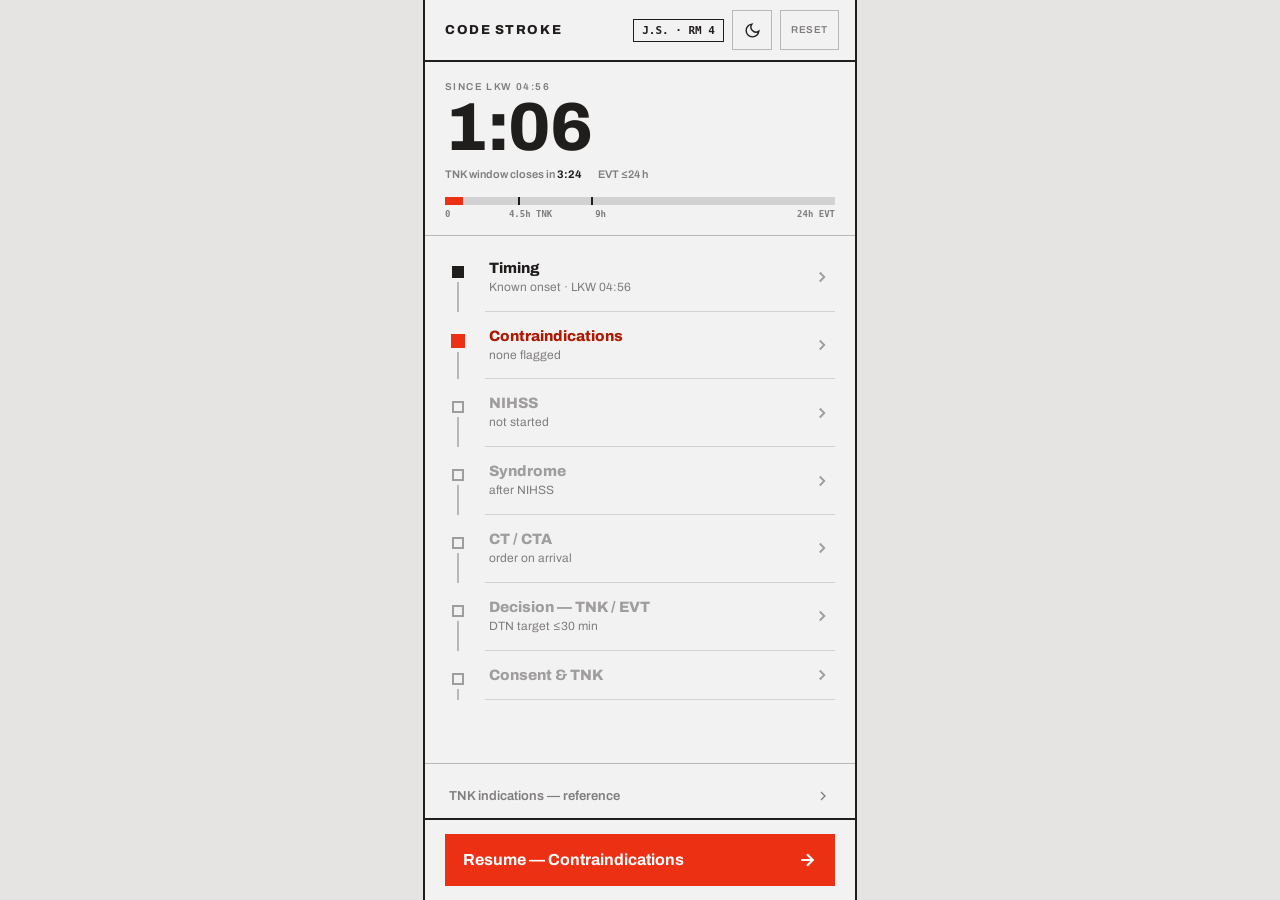
==== commit 81ac84fd: "Redesign: implement the Claude Design 1a prototype Full rebuild of the UI on the Modernist system (i" ====
--- a/index.html
+++ b/index.html
@@ -1,528 +1,30 @@
 <!DOCTYPE html>
 <html lang="en">
 <head>
-  <meta charset="UTF-8">
-  <meta name="viewport" content="width=device-width, initial-scale=1.0, viewport-fit=cover">
-  <meta name="apple-mobile-web-app-capable" content="yes">
-  <meta name="apple-mobile-web-app-status-bar-style" content="black-translucent">
-  <meta name="apple-mobile-web-app-title" content="Code Stroke">
-  <meta name="theme-color" content="#000000">
-  <link rel="manifest" href="manifest.json">
-  <link rel="apple-touch-icon" href="icons/icon-192.png">
-  <title>Code Stroke</title>
-  <link rel="stylesheet" href="style.css">
+<meta charset="utf-8">
+<meta name="viewport" content="width=device-width, initial-scale=1, viewport-fit=cover">
+<meta name="apple-mobile-web-app-capable" content="yes">
+<meta name="apple-mobile-web-app-status-bar-style" content="black-translucent">
+<meta name="apple-mobile-web-app-title" content="Code Stroke">
+<meta name="theme-color" content="#e6e4e2">
+<meta name="description" content="Code Stroke — bedside triage from last known well through TNK / EVT decision.">
+<link rel="manifest" href="manifest.json">
+<link rel="apple-touch-icon" href="icons/icon-192.png">
+<title>Code Stroke</title>
+<link rel="preconnect" href="https://fonts.googleapis.com">
+<link rel="preconnect" href="https://fonts.gstatic.com" crossorigin="anonymous">
+<link rel="stylesheet" href="https://fonts.googleapis.com/css2?family=Archivo:wght@400;500;600;700;800&display=swap">
+<link rel="stylesheet" href="style.css">
 </head>
 <body>
-<div id="app">
-
-  <!-- ── Header ─────────────────────────────────────────── -->
-  <header class="app-header" id="main-header">
-    <button class="back-btn" id="back-btn" style="display:none">‹</button>
-    <h1 id="header-title">Code Stroke</h1>
-    <span class="lkn-chip" id="lkn-chip" style="display:none"></span>
-    <span class="nihss-score-badge" id="nihss-badge" style="display:none">NIHSS 0</span>
-    <div class="progress-track" id="progress-track" style="display:none"><div class="progress-fill" id="progress-fill"></div></div>
-  </header>
-
-  <!-- ══════════════════════════════════════════════════════
-       SCREEN: Home
-  ══════════════════════════════════════════════════════ -->
-  <div class="screen active" id="screen-home">
-    <div class="home-logo">
-      <span class="logo-icon">🧠</span>
-      <h1>Code Stroke</h1>
-      <p>Lakeridge Health — CSBPR 2022/2025</p>
-    </div>
-
-    <button class="btn-primary" id="new-case-btn">
-      ＋ New Code Stroke
-    </button>
-
-    <p class="section-title">Recent Cases</p>
-    <div id="sessions-list"></div>
-
-    <hr class="divider">
-    <div class="text-center">
-      <button class="btn-secondary btn-outline" id="clear-data-btn" style="width:auto; padding:8px 20px; font-size:14px">
-        Clear All Saved Cases
-      </button>
-    </div>
-
-    <div class="card" id="home-reference-index">
-      <h3>📖 Reference</h3>
-      <div class="ref-index-grid">
-        <button class="ref-cell" onclick="goToSide('step-mimics')"><div class="ref-emoji">🧠</div><div class="ref-title">Mimics & Chameleons</div><div class="ref-subtitle">Rule in / rule out</div></button>
-        <button class="ref-cell" onclick="goToSide('step-syndrome-ref')"><div class="ref-emoji">🗺️</div><div class="ref-title">Stroke Syndromes</div><div class="ref-subtitle">Vascular territories</div></button>
-        <button class="ref-cell" onclick="goToSide('step-nihss-ref')"><div class="ref-emoji">🔢</div><div class="ref-title">NIHSS Reference</div><div class="ref-subtitle">Rubric, caveats, pearls</div></button>
-        <button class="ref-cell" onclick="goToSide('step-algorithm')"><div class="ref-emoji">📋</div><div class="ref-title">Bedside Algorithm</div><div class="ref-subtitle">Time-anchored cognitive aid</div></button>
-        <button class="ref-cell" onclick="goToSide('step-localization-exam')"><div class="ref-emoji">🩺</div><div class="ref-title">Localization Exam</div><div class="ref-subtitle">2–3 min systematic walkthrough</div></button>
-      </div>
-    </div>
-  </div>
-
-  <!-- ══════════════════════════════════════════════════════
-       SCREEN: Label
-  ══════════════════════════════════════════════════════ -->
-  <div class="screen" id="screen-step-label">
-    <div class="card">
-      <div class="card-title">Case Label (Optional)</div>
-      <p class="text-sm" style="margin-bottom:10px">Enter initials, room number, or any label — no full names needed.</p>
-      <label>Case label</label>
-      <input type="text" id="label-input" placeholder="e.g. J.S. · Rm 4 · ER1" autocomplete="off" autocorrect="off" spellcheck="false">
-    </div>
-
-    <div class="card">
-      <div class="card-title">Session Started</div>
-      <p id="session-timestamp" class="text-sm">Loading…</p>
-    </div>
-
-    <script>
-      document.getElementById('session-timestamp').textContent = new Date().toLocaleString('en-CA', { dateStyle: 'medium', timeStyle: 'short', hour12: false });
-    </script>
-
-    <div class="nav-footer">
-      <button class="btn-nav btn-nav-back nav-back-btn">← Back</button>
-      <button class="btn-nav btn-nav-next" id="label-next">Continue →</button>
-    </div>
-  </div>
-
-  <!-- ══════════════════════════════════════════════════════
-       SCREEN: Timing
-  ══════════════════════════════════════════════════════ -->
-  <div class="screen" id="screen-step-timing">
-    <div class="card">
-      <div class="card-title">Onset Time</div>
-      <p class="text-sm" style="margin-bottom:14px">Is the exact onset time known?</p>
-
-      <div style="display:flex; gap:10px; margin-bottom:16px">
-        <button class="score-btn onset-btn" data-onset="yes" style="flex:1; grid-template-columns:1fr; text-align:center; min-height:56px">
-          <div style="grid-column:1/-1; font-size:16px; font-weight:700">Yes — I know onset time</div>
-        </button>
-        <button class="score-btn onset-btn" data-onset="no" style="flex:1; grid-template-columns:1fr; text-align:center; min-height:56px">
-          <div style="grid-column:1/-1; font-size:16px; font-weight:700">Unknown onset</div>
-        </button>
-        <button class="score-btn onset-btn" data-onset="wakeup" style="flex:1; grid-template-columns:1fr; text-align:center; min-height:56px">
-          <div style="grid-column:1/-1; font-size:16px; font-weight:700">Wake-up stroke</div>
-        </button>
-      </div>
-
-      <div id="onset-time-section">
-        <label id="lkn-label">Last Known Normal (LKN)</label>
-        <p class="text-sm" id="lkn-hint" style="margin-bottom:6px; color:var(--text-dim)">When was the patient last known to be at their baseline / symptom-free?</p>
-        <input type="time" id="onset-time-input">
-        <p class="text-sm mt-8">LKN: <span id="elapsed-lsn">–</span></p>
-      </div>
-
-      <div id="wake-time-section" style="display:none; margin-top:12px; padding-top:12px; border-top:1px solid var(--border)">
-        <label>Time Found / Woke Up</label>
-        <p class="text-sm" style="margin-bottom:6px; color:var(--text-dim)">When did the patient wake up or when were they found with symptoms?</p>
-        <input type="time" id="wake-time-input">
-        <p class="text-sm mt-8">Found: <span id="elapsed-wake">–</span></p>
-      </div>
-    </div>
-
-    <div id="timing-window-badge" class="time-window-badge window-close">
-      Enter time above to calculate window
-    </div>
-
-    <div id="wakeup-guidance" style="display:none" class="card">
-      <div class="card-title">Wake-Up Stroke — Treatment Guidance</div>
-      <div id="wakeup-guidance-body" style="font-size:14px; line-height:1.8; color:var(--text-dim)"></div>
-    </div>
-
-    <details class="card card-collapse">
-      <summary>Window Summary (CSBPR Box 5A)</summary>
-      <div style="font-size:14px; line-height:1.8; color:var(--text-dim)">
-        <div>✅ <strong>&lt;4.5h from onset/found</strong> → TNK window <span style="color:#81c784">OPEN</span></div>
-        <div>⚠️ <strong>4.5–6h</strong> → TNK for select patients — advanced imaging (CTP / MRI) required</div>
-        <div>⚠️ <strong>6–9h</strong> → TNK only in discussion with stroke expert, tissue-based selection</div>
-        <div>⚠️ <strong>&lt;24h + LVO</strong> → EVT window (&gt;6h requires CTA collaterals or perfusion selection)</div>
-        <div>🚫 <strong>&gt;24h</strong> → Outside standard treatment windows</div>
-        <div style="margin-top:8px; padding-top:8px; border-top:1px solid var(--border)"><strong>Wake-up stroke:</strong> TNK window = time from waking/found. MRI DWI-FLAIR mismatch may allow treatment even if &gt;4.5h.</div>
-        <div style="margin-top:8px; padding-top:8px; border-top:1px solid var(--border)"><strong>Door-to-needle target:</strong> ≤30 min median (≤60 min in ≥90% of patients). If LVO present, late-TNK workup must NOT delay EVT decisions.</div>
-      </div>
-    </details>
-
-    <div class="nav-footer">
-      <button class="btn-nav btn-nav-back nav-back-btn">← Back</button>
-      <button class="btn-nav btn-nav-next" id="timing-next">Next: Contraindications →</button>
-    </div>
-  </div>
-
-  <!-- ══════════════════════════════════════════════════════
-       SCREEN: Absolute Contraindications
-  ══════════════════════════════════════════════════════ -->
-  <div class="screen" id="screen-step-abs-contra">
-    <div class="card" style="margin-bottom:14px">
-      <div class="card-title">Absolute Contraindications to TNK</div>
-      <p class="text-sm">Active internal bleeding or hemorrhage on imaging — these are the only absolute contraindications. All other concerns are relative CIs (next screen).</p>
-    </div>
-
-    <div id="abs-summary"></div>
-    <div id="abs-contra-list"></div>
-
-    <div class="nav-footer">
-      <button class="btn-nav btn-nav-back nav-back-btn">← Back</button>
-      <button class="btn-nav btn-nav-next" id="abs-next">Next: History →</button>
-    </div>
-  </div>
-
-  <!-- ══════════════════════════════════════════════════════
-       SCREEN: Relative Contraindications
-  ══════════════════════════════════════════════════════ -->
-  <div class="screen" id="screen-step-rel-contra">
-    <div class="card" style="margin-bottom:14px">
-      <div id="glucose-banner"></div>
-      <div class="card-title">Relative Contraindications</div>
-      <p class="text-sm">Relative CIs require clinical judgment. YES items will be flagged but do not automatically prevent TNK. Tap each item to expand and see why it matters.</p>
-    </div>
-
-    <div id="rel-summary"></div>
-    <div id="rel-contra-list"></div>
-    <div id="doac-reversal-prompt"></div>
-
-    <div class="nav-footer">
-      <button class="btn-nav btn-nav-back nav-back-btn">← Back</button>
-      <button class="btn-nav btn-nav-next" id="rel-next">Next: NIHSS →</button>
-    </div>
-  </div>
-
-  <!-- ══════════════════════════════════════════════════════
-       SCREEN: NIHSS
-  ══════════════════════════════════════════════════════ -->
-  <div class="screen" id="screen-step-nihss">
-    <div id="nihss-lvo-banner"></div>
-    <a class="exam-inline-link" href="#" onclick="event.preventDefault(); goToSide('step-localization-exam');">🩺 Rapid Localization Exam →</a>
-    <div class="step-tabs" id="nihss-tabs"></div>
-    <div id="nihss-item-container"></div>
-
-    <button class="btn-primary btn-green" id="nihss-done-btn" style="display:none; margin-top:16px; margin-bottom:70px">
-      ✓ All Items Scored — Continue to Posterior Check →
-    </button>
-
-    <div class="nav-footer">
-      <button class="btn-nav btn-nav-back" id="nihss-prev">‹ Prev</button>
-      <button class="btn-nav btn-nav-next" id="nihss-next" disabled>Next ›</button>
-    </div>
-  </div>
-
-  <!-- ══════════════════════════════════════════════════════
-       SCREEN: Posterior Circulation (post-NIHSS)
-  ══════════════════════════════════════════════════════ -->
-  <div class="screen" id="screen-step-posterior">
-    <div id="posterior-content"></div>
-    <div class="nav-footer">
-      <button class="btn-nav btn-nav-back nav-back-btn">← Back</button>
-      <button class="btn-nav btn-nav-next" id="posterior-next">Next: Syndrome →</button>
-    </div>
-  </div>
-
-  <!-- ══════════════════════════════════════════════════════
-       SCREEN: Syndrome
-  ══════════════════════════════════════════════════════ -->
-  <div class="screen" id="screen-step-syndrome">
-    <div id="syndrome-nihss-total"></div>
-    <div id="empty-match-hint"></div>
-
-    <p class="section-title">Suggested syndrome — from NIHSS pattern</p>
-    <div id="syndrome-list"></div>
-    <div id="single-territory-sanity-check"></div>
-
-    <div class="nav-footer">
-      <button class="btn-nav btn-nav-back nav-back-btn">← Back</button>
-      <button class="btn-nav btn-nav-next" id="syndrome-next">Next: CT Results →</button>
-    </div>
-  </div>
-
-  <!-- ══════════════════════════════════════════════════════
-       SCREEN: CT
-  ══════════════════════════════════════════════════════ -->
-  <div class="screen" id="screen-step-ct">
-    <div id="ct-posterior-reminder"></div>
-    <div class="card">
-      <div class="card-title">CT Head</div>
-      <p class="text-sm" style="margin-bottom:12px">Is the CT head clear of hemorrhage?</p>
-      <div style="display:flex; gap:10px; margin-bottom:12px">
-        <button class="score-btn ct-clear-btn" data-val="yes" style="flex:1; grid-template-columns:1fr; min-height:56px">
-          <div style="grid-column:1/-1; font-size:16px; font-weight:700; color:#81c784">✅ Clear</div>
-        </button>
-        <button class="score-btn ct-clear-btn" data-val="no" style="flex:1; grid-template-columns:1fr; min-height:56px">
-          <div style="grid-column:1/-1; font-size:16px; font-weight:700; color:#ef9a9a">🚫 Hemorrhage</div>
-        </button>
-        <button class="score-btn ct-clear-btn" data-val="pending" style="flex:1; grid-template-columns:1fr; min-height:56px">
-          <div style="grid-column:1/-1; font-size:16px; font-weight:700; color:var(--text-dim)">⏳ Pending</div>
-        </button>
-      </div>
-
-      <div id="ct-hemorrhage-section" style="display:none">
-        <div class="status-banner status-red">
-          <span class="status-icon">🚫</span>
-          <div class="status-body">
-            <div class="status-title">HEMORRHAGE ON CT — TNK CONTRAINDICATED</div>
-            <div class="status-detail">Assess for EVT if clinical picture warrants. Neurosurgery / ICH pathway.</div>
-          </div>
-        </div>
-      </div>
-    </div>
-
-    <div class="card">
-      <div class="card-title">ASPECTS Score</div>
-      <p class="text-sm" style="margin-bottom:8px">Alberta Stroke Program Early CT Score (0–10). Score ≥6 required for TNK eligibility.</p>
-      <label>ASPECTS (0–10)</label>
-      <input type="number" id="aspects-input" placeholder="Enter 0–10" min="0" max="10">
-      <p id="aspects-msg" class="text-sm mt-8"></p>
-      <p class="text-sm" style="margin-top:8px; color:var(--text-dim)">10 = normal. Each of 10 MCA territory regions scores 1 point. Score of 0 = complete MCA infarct.</p>
-    </div>
-
-    <div class="card">
-      <div class="card-title">CTA — Vessel Imaging</div>
-      <p class="text-sm" style="margin-bottom:12px">Was CTA performed?</p>
-      <div style="display:flex; gap:10px; margin-bottom:14px">
-        <button class="score-btn cta-done-btn" data-val="yes" style="flex:1; grid-template-columns:1fr; min-height:48px">
-          <div style="grid-column:1/-1; font-weight:700">Yes</div>
-        </button>
-        <button class="score-btn cta-done-btn" data-val="no" style="flex:1; grid-template-columns:1fr; min-height:48px">
-          <div style="grid-column:1/-1; font-weight:700">No / Pending</div>
-        </button>
-      </div>
-
-      <div id="lvo-section" style="display:none">
-        <p class="text-sm" style="margin-bottom:8px">Large vessel occlusion (LVO) present?</p>
-        <div style="display:flex; gap:10px; margin-bottom:14px">
-          <button class="score-btn lvo-btn" data-val="yes" style="flex:1; grid-template-columns:1fr; min-height:48px">
-            <div style="grid-column:1/-1; font-weight:700; color:#ef9a9a">Yes — LVO</div>
-          </button>
-          <button class="score-btn lvo-btn" data-val="no" style="flex:1; grid-template-columns:1fr; min-height:48px">
-            <div style="grid-column:1/-1; font-weight:700; color:#81c784">No LVO</div>
-          </button>
-        </div>
-
-        <div id="lvo-vessel-section" style="display:none">
-          <p class="text-sm" style="margin-bottom:8px">Affected vessel:</p>
-          <div style="display:flex; flex-wrap:wrap; gap:8px; margin-bottom:14px">
-            <button class="score-btn vessel-btn" data-vessel="ICA-T" style="flex:none; grid-template-columns:1fr; min-height:44px; padding:8px 12px">
-              <div style="grid-column:1/-1; font-size:14px; font-weight:700">ICA-T</div>
-            </button>
-            <button class="score-btn vessel-btn" data-vessel="M1" style="flex:none; grid-template-columns:1fr; min-height:44px; padding:8px 12px">
-              <div style="grid-column:1/-1; font-size:14px; font-weight:700">M1</div>
-            </button>
-            <button class="score-btn vessel-btn" data-vessel="M2" style="flex:none; grid-template-columns:1fr; min-height:44px; padding:8px 12px">
-              <div style="grid-column:1/-1; font-size:14px; font-weight:700">M2</div>
-            </button>
-            <button class="score-btn vessel-btn" data-vessel="ACA/A1" style="flex:none; grid-template-columns:1fr; min-height:44px; padding:8px 12px">
-              <div style="grid-column:1/-1; font-size:14px; font-weight:700">ACA/A1</div>
-            </button>
-            <button class="score-btn vessel-btn" data-vessel="A2" style="flex:none; grid-template-columns:1fr; min-height:44px; padding:8px 12px">
-              <div style="grid-column:1/-1; font-size:14px; font-weight:700">A2</div>
-            </button>
-            <button class="score-btn vessel-btn" data-vessel="P1" style="flex:none; grid-template-columns:1fr; min-height:44px; padding:8px 12px">
-              <div style="grid-column:1/-1; font-size:14px; font-weight:700">P1</div>
-            </button>
-            <button class="score-btn vessel-btn" data-vessel="P2" style="flex:none; grid-template-columns:1fr; min-height:44px; padding:8px 12px">
-              <div style="grid-column:1/-1; font-size:14px; font-weight:700">P2</div>
-            </button>
-            <button class="score-btn vessel-btn" data-vessel="Basilar" style="flex:none; grid-template-columns:1fr; min-height:44px; padding:8px 12px">
-              <div style="grid-column:1/-1; font-size:14px; font-weight:700">Basilar</div>
-            </button>
-          </div>
-          <div id="medium-vessel-note"></div>
-
-          <p class="text-sm" style="margin-bottom:8px">Collaterals:</p>
-          <div style="display:flex; gap:10px; margin-bottom:10px">
-            <button class="score-btn collateral-btn" data-val="good" style="flex:1; grid-template-columns:1fr; min-height:44px">
-              <div style="grid-column:1/-1; font-size:13px; font-weight:700; color:#81c784">Good</div>
-            </button>
-            <button class="score-btn collateral-btn" data-val="moderate" style="flex:1; grid-template-columns:1fr; min-height:44px">
-              <div style="grid-column:1/-1; font-size:13px; font-weight:700; color:var(--yellow)">Moderate</div>
-            </button>
-            <button class="score-btn collateral-btn" data-val="poor" style="flex:1; grid-template-columns:1fr; min-height:44px">
-              <div style="grid-column:1/-1; font-size:13px; font-weight:700; color:#ef9a9a">Poor</div>
-            </button>
-          </div>
-        </div>
-      </div>
-    </div>
-
-    <div class="nav-footer">
-      <button class="btn-nav btn-nav-back nav-back-btn">← Back</button>
-      <button class="btn-nav btn-nav-next" id="ct-next">Next: Decision →</button>
-    </div>
-  </div>
-
-  <!-- ══════════════════════════════════════════════════════
-       SCREEN: Decision
-  ══════════════════════════════════════════════════════ -->
-  <div class="screen" id="screen-step-decision">
-    <div id="lvo-banner"></div>
-    <div id="decision-content"></div>
-    <div id="deterioration-banner"></div>
-
-    <details class="card card-collapse" id="nihss-reassess-card">
-      <summary>NIHSS reassessment (optional)</summary>
-      <label>New NIHSS total: <input type="number" id="nihss-reassess-input" min="0" max="42" placeholder="baseline was N"></label>
-      <button class="btn btn-sm" onclick="saveNihssReassess()">Save</button>
-    </details>
-
-    <div class="nav-footer">
-      <button class="btn-nav btn-nav-back nav-back-btn">← Back</button>
-      <button class="btn-nav btn-nav-next" id="decision-next">Next: Consent →</button>
-    </div>
-  </div>
-
-  <!-- ══════════════════════════════════════════════════════
-       SCREEN: Consent
-  ══════════════════════════════════════════════════════ -->
-  <div class="screen" id="screen-step-consent">
-    <div class="card">
-      <div class="card-title">Consent Documentation</div>
-      <p class="text-sm" style="margin-bottom:10px">TNK and EVT are <strong>standard of care</strong> — routine emergency consent procedures apply (CSBPR 5.2).</p>
-      <div id="consent-summary"></div>
-
-      <label>Consent obtained with</label>
-      <div style="display:flex; gap:10px; margin-top:8px; margin-bottom:16px">
-        <button class="score-btn consent-person-btn" data-person="patient" style="flex:1; grid-template-columns:1fr; min-height:48px">
-          <div style="grid-column:1/-1; font-weight:700">Patient</div>
-        </button>
-        <button class="score-btn consent-person-btn" data-person="sdm" style="flex:1; grid-template-columns:1fr; min-height:48px">
-          <div style="grid-column:1/-1; font-weight:700">SDM</div>
-        </button>
-      </div>
-
-      <label>SDM Name (if applicable)</label>
-      <input type="text" id="sdm-name" placeholder="SDM name" autocomplete="off">
-    </div>
-
-    <div class="card">
-      <div class="card-title">TNK Administration</div>
-      <p class="text-sm" style="margin-bottom:10px">Was TNK given?</p>
-      <div style="display:flex; gap:10px; margin-bottom:14px">
-        <button class="score-btn tnk-given-btn" data-given="yes" style="flex:1; grid-template-columns:1fr; min-height:56px">
-          <div style="grid-column:1/-1; font-size:16px; font-weight:700; color:#81c784">✅ YES — TNK Given</div>
-        </button>
-        <button class="score-btn tnk-given-btn" data-given="no" style="flex:1; grid-template-columns:1fr; min-height:56px">
-          <div style="grid-column:1/-1; font-size:16px; font-weight:700; color:#ef9a9a">🚫 NO — Not Given</div>
-        </button>
-      </div>
-
-      <label>Time TNK administered</label>
-      <input type="time" id="tnk-time">
-    </div>
-
-    <div id="consent-complications"></div>
-
-    <div class="nav-footer">
-      <button class="btn-nav btn-nav-back nav-back-btn">← Back</button>
-      <button class="btn-nav btn-nav-next" id="consent-next">Next: Disposition →</button>
-    </div>
-  </div>
-
-  <!-- ══════════════════════════════════════════════════════
-       SCREEN: Disposition
-  ══════════════════════════════════════════════════════ -->
-  <div class="screen" id="screen-step-dispo">
-    <div id="dispo-content"></div>
-    <div class="nav-footer">
-      <button class="btn-nav btn-nav-back nav-back-btn">← Back</button>
-      <button class="btn-nav btn-nav-next" id="dispo-next">Next: Admission →</button>
-    </div>
-  </div>
-
-  <!-- ══════════════════════════════════════════════════════
-       SCREEN: Admission Orders
-  ══════════════════════════════════════════════════════ -->
-  <div class="screen" id="screen-step-admit">
-    <div id="admit-content"></div>
-    <div class="nav-footer">
-      <button class="btn-nav btn-nav-back nav-back-btn">← Back</button>
-      <button class="btn-nav btn-nav-next" id="admit-next">Generate EMR Note →</button>
-    </div>
-  </div>
-
-  <!-- ══════════════════════════════════════════════════════
-       SCREEN: Note
-  ══════════════════════════════════════════════════════ -->
-  <div class="screen" id="screen-step-note">
-    <div id="note-gap-check"></div>
-    <div class="status-banner status-green">
-      <span class="status-icon">📋</span>
-      <div class="status-body">
-        <div class="status-title">Code Stroke Note — Ready to Copy</div>
-        <div class="status-detail">Tap "Copy Note" then paste into EPIC</div>
-      </div>
-    </div>
-
-    <div class="note-output" id="note-output"></div>
-
-    <button class="btn-copy" id="copy-note-btn">📋 Copy Note to Clipboard</button>
-    <button class="btn-secondary" id="regen-note-btn" style="margin-top:10px">↺ Regenerate Note</button>
-
-    <hr class="divider">
-    <button class="btn-secondary" id="home-btn" style="margin-bottom:80px">← Return to Home</button>
-  </div>
-
-  <!-- ══════════════════════════════════════════════════════
-       OVERLAY: Cookie Theft Picture (fullscreen for patient)
-  ══════════════════════════════════════════════════════ -->
-  <div id="cookie-overlay" class="fullscreen-overlay" style="display:none">
-    <div class="overlay-header">
-      <span style="font-size:14px; color:var(--text-dim)">Show to patient — "Tell me everything you see."</span>
-      <button class="overlay-close-btn" id="cookie-overlay-close">✕ Close</button>
-    </div>
-    <div class="overlay-content" id="cookie-overlay-content"></div>
-  </div>
-
-  <!-- ══════════════════════════════════════════════════════
-       SIDE SCREEN: Mimics & Chameleons
-  ══════════════════════════════════════════════════════ -->
-  <div class="screen" id="screen-step-mimics">
-    <div class="tabs">
-      <button class="tab active" data-tab="mimics" onclick="switchMimicsTab('mimics')">Mimics</button>
-      <button class="tab" data-tab="chameleons" onclick="switchMimicsTab('chameleons')">Chameleons</button>
-    </div>
-    <div id="mimics-content"></div>
-  </div>
-
-  <!-- ══════════════════════════════════════════════════════
-       SIDE SCREEN: Syndrome Reference
-  ══════════════════════════════════════════════════════ -->
-  <div class="screen" id="screen-step-syndrome-ref">
-    <div id="syndrome-ref-content"></div>
-  </div>
-
-  <!-- ══════════════════════════════════════════════════════
-       SIDE SCREEN: NIHSS Reference
-  ══════════════════════════════════════════════════════ -->
-  <div class="screen" id="screen-step-nihss-ref">
-    <div id="nihss-ref-content"></div>
-  </div>
-
-  <!-- ══════════════════════════════════════════════════════
-       SIDE SCREEN: Bedside Algorithm
-  ══════════════════════════════════════════════════════ -->
-  <div class="screen" id="screen-step-algorithm">
-    <div id="algorithm-content"></div>
-  </div>
-
-  <!-- ══════════════════════════════════════════════════════
-       SIDE SCREEN: Rapid Localization Exam (2–3 min reference)
-  ══════════════════════════════════════════════════════ -->
-  <div class="screen" id="screen-step-localization-exam">
-    <div id="localization-exam-content"></div>
-  </div>
-
-</div><!-- #app -->
-
+<div class="stage">
+  <div id="app" class="app" data-theme="light" data-screen-label="Code Stroke"></div>
+</div>
 <script src="data.js"></script>
 <script src="app.js"></script>
 <script>
-  // Register service worker
   if ('serviceWorker' in navigator) {
     navigator.serviceWorker.register('sw.js').catch(() => {});
-  }
-
-  // Expose renderHome for inline onclick
-  function renderHome() {
-    if (typeof window.renderHomeGlobal === 'function') window.renderHomeGlobal();
   }
 </script>
 </body>
--- a/style.css
+++ b/style.css
@@ -1,1786 +1,716 @@
 /* ============================================================
-   style.css — Code Stroke Triage App
-   Mobile-first, high contrast, large touch targets
+   style.css — Code Stroke app
+   Modernist design system: ink linework on paper, one accent red.
+   Every value here is transcribed from the approved prototype
+   (project/Code Stroke App (1a Prototype).dc.html).
    ============================================================ */
 
-/* ── Reset & Base ─────────────────────────────────────────── */
-*, *::before, *::after { box-sizing: border-box; margin: 0; padding: 0; }
-* { -webkit-tap-highlight-color: transparent; }
-
-/* iOS dark-mode system palette — one accent, semantic colors as tints */
-:root {
-  --bg: #000000;
-  --surface: #1c1c1e;
-  --surface2: #2c2c2e;
-  --border: rgba(84, 84, 88, 0.42);
-  --text: #ffffff;
-  --text-dim: rgba(235, 235, 245, 0.62);
-  --blue: #0a84ff;
-  --blue-dark: #0a84ff;
-  --green: #30d158;
-  --green-dark: #248a3d;
-  --yellow: #ffd60a;
-  --orange: #ff9f0a;
-  --red: #ff453a;
-  --red-dark: #d70015;
-  --purple: #bf5af2;
-  --tap-min: 48px;
-  --radius: 16px;
-  --radius-sm: 10px;
-}
-
-html { font-size: 16px; -webkit-text-size-adjust: 100%; text-size-adjust: 100%; background: #000; }
-
-button, [role="button"], .check-header, .score-btn, .case-item, .show-picture-link { touch-action: manipulation; }
-
+/* ── Page ──────────────────────────────────────────────────── */
 body {
-  background: var(--bg);
-  color: var(--text);
-  font-family: -apple-system, BlinkMacSystemFont, 'Segoe UI', Helvetica, Arial, sans-serif;
-  line-height: 1.5;
-  -webkit-font-smoothing: antialiased;
-  -moz-osx-font-smoothing: grayscale;
-  font-synthesis: none;
-  min-height: 100vh;
-  min-height: -webkit-fill-available;
+  margin: 0;
+  background: #e6e4e2;
+  font-family: 'Archivo', sans-serif;
+}
+a { color: #ae1800; }
+a:hover { color: #ec3013; }
+
+.stage {
   min-height: 100dvh;
-  overflow-x: hidden;
-}
-
-/* ── App Shell ────────────────────────────────────────────── */
-#app {
-  max-width: 480px;
-  margin: 0 auto;
-  min-height: 100vh;
-  min-height: -webkit-fill-available;
+  display: flex;
+  justify-content: center;
+}
+
+/* ── Tokens ────────────────────────────────────────────────── */
+.app {
+  --pp: #f3f2f2;
+  --ink: #201e1d;
+  --dim: rgba(32, 30, 29, .55);
+  --dim2: rgba(32, 30, 29, .4);
+  --line: rgba(32, 30, 29, .28);
+  --line2: rgba(32, 30, 29, .15);
+  --card: #ffffff;
+  --acc: #ec3013;
+  --accT: #ae1800;
+  --accHi: #ffc4b8;
+  --ok: oklch(0.55 0.14 150);
+  --warn: oklch(0.55 0.12 75);
+}
+.app[data-theme="dark"] {
+  --pp: #171514;
+  --ink: #f0eeec;
+  --dim: rgba(240, 238, 236, .6);
+  --dim2: rgba(240, 238, 236, .42);
+  --line: rgba(240, 238, 236, .3);
+  --line2: rgba(240, 238, 236, .14);
+  --card: #232020;
+  --acc: #ec3013;
+  --accT: #ff9783;
+  --accHi: #7c1405;
+  --ok: oklch(0.75 0.14 150);
+  --warn: oklch(0.75 0.12 75);
+}
+
+/* ── Shell ─────────────────────────────────────────────────── */
+.app {
+  width: 100%;
+  max-width: 430px;
+  background: var(--pp);
+  color: var(--ink);
+  border-left: 2px solid var(--ink);
+  border-right: 2px solid var(--ink);
+  display: flex;
+  flex-direction: column;
   min-height: 100dvh;
-  display: flex;
-  flex-direction: column;
-}
-
-/* ── Header ───────────────────────────────────────────────── */
-.app-header {
-  background: rgba(18, 18, 20, 0.92);
-  -webkit-backdrop-filter: saturate(180%) blur(20px);
-  backdrop-filter: saturate(180%) blur(20px);
-  border-bottom: 0.5px solid rgba(255, 255, 255, 0.12);
-  padding: 0 16px;
-  padding-top: env(safe-area-inset-top, 0px);
+  font-family: 'Archivo', sans-serif;
+}
+.app input[type="time"],
+.app input[type="number"],
+.app input[type="text"] {
+  font-family: 'Archivo', sans-serif;
+  border-radius: 0;
+}
+.app details > summary { list-style: none; cursor: pointer; }
+.app details > summary::-webkit-details-marker { display: none; }
+.app details[open] > summary svg { transform: rotate(180deg); }
+.app ::selection { background: #ffc4b8; }
+.app :focus-visible { outline: 2px solid var(--acc); outline-offset: 2px; }
+.app .nihss-svg { width: 100%; max-height: 175px; display: block; margin: 0 auto; }
+
+/* Buttons in this app are unstyled surfaces — the rules below dress them.
+   `all: unset` must stay at element specificity (0,0,1) so every component
+   class below outranks it; scoping it to `.app button` would reset them. */
+button { all: unset; }
+.app button { cursor: pointer; box-sizing: border-box; }
+
+/* ── Scrolling body + footers ──────────────────────────────── */
+.body { flex: 1; overflow-y: auto; }
+.body--timing      { padding: 18px 20px 24px; }
+.body--contra      { padding: 4px 20px 24px; }
+.body--nihss       { padding: 0 20px 24px; }
+.body--indications { padding: 16px 20px 24px; }
+.body--syndrome    { padding: 16px 20px 24px; }
+.body--ct          { padding: 16px 20px 24px; }
+.body--decision    { padding: 0 20px 20px; }
+.body--consent     { padding: 16px 20px 24px; }
+
+.footer { padding: 12px 16px; border-top: 2px solid var(--ink); }
+.footer--hub { padding: 14px 20px; }
+.footer--split { display: flex; gap: 12px; align-items: center; }
+
+.btn-primary {
+  display: flex;
+  align-items: center;
+  justify-content: space-between;
+  width: 100%;
+  background: var(--acc);
+  color: #fff;
+  padding: 16px 18px;
+  font: 700 15px/1 Archivo, sans-serif;
+  min-height: 52px;
+}
+.btn-primary--lg { font-size: 16px; }
+.btn-dark {
+  display: flex;
+  align-items: center;
+  justify-content: space-between;
+  width: 100%;
+  background: var(--ink);
+  color: var(--pp);
+  padding: 16px 18px;
+  font: 700 14px/1 Archivo, sans-serif;
+  min-height: 52px;
+}
+.btn-dark--lg { font-size: 15px; }
+.btn-dark-sm {
+  display: flex;
+  align-items: center;
+  gap: 10px;
+  background: var(--ink);
+  color: var(--pp);
+  padding: 14px 16px;
+  font: 700 14px/1 Archivo, sans-serif;
+  min-height: 48px;
+}
+
+@media (hover: hover) {
+  .btn-primary:hover { background: #dd2b0f; }
+  .btn-dark:hover { opacity: .9; }
+  .btn-dark--lg:hover { opacity: .85; }
+  .btn-dark-sm:hover { opacity: .85; }
+}
+
+/* ── Shared type ───────────────────────────────────────────── */
+.eyebrow { font: 600 10px/1 Archivo, sans-serif; letter-spacing: .14em; color: var(--dim); }
+.eyebrow--section { margin: 18px 0 8px; }
+.eyebrow--ct { margin: 20px 0 8px; }
+.eyebrow--ct-tight { margin: 20px 0 4px; }
+.eyebrow--ct-sub { margin: 16px 0 8px; }
+.eyebrow--form { margin: 16px 0 8px; }
+.eyebrow--form-tight { margin: 16px 0 4px; }
+.screen-h2 { margin: 6px 0 14px; font: 800 25px/1.1 Archivo, sans-serif; }
+.screen-h2--tight { margin: 6px 0 12px; }
+.stack { display: flex; flex-direction: column; }
+.chev { color: var(--dim2); flex: none; }
+
+/* ── Hub: header ───────────────────────────────────────────── */
+.hub-bar {
+  display: flex;
+  align-items: center;
+  justify-content: space-between;
+  padding: 10px 16px 10px 20px;
+  border-bottom: 2px solid var(--ink);
+}
+.brand { font: 800 13px/1 Archivo, sans-serif; letter-spacing: .12em; }
+.hub-actions { display: flex; gap: 8px; align-items: center; }
+.pt-chip {
+  font: 600 11px/1 ui-monospace, Menlo, monospace;
+  padding: 5px 8px;
+  border: 1px solid var(--ink);
+}
+.icon-btn {
+  display: flex;
+  align-items: center;
+  justify-content: center;
+  min-width: 40px;
+  min-height: 40px;
+  border: 1px solid var(--line);
+}
+.reset-btn {
+  font: 600 10px/1 Archivo, sans-serif;
+  letter-spacing: .06em;
+  color: var(--dim);
+  padding: 0 10px;
+  min-height: 40px;
+  display: flex;
+  align-items: center;
+  border: 1px solid var(--line);
+}
+@media (hover: hover) {
+  .icon-btn:hover, .reset-btn:hover { background: var(--line2); }
+}
+
+/* ── Hub: clock ────────────────────────────────────────────── */
+.clock-block { padding: 20px 20px 16px; border-bottom: 1px solid var(--line); }
+.clock-big {
+  font: 800 68px/1.05 Archivo, sans-serif;
+  font-variant-numeric: tabular-nums;
+  letter-spacing: -.02em;
+}
+.clock-meta {
+  display: flex;
+  gap: 16px;
+  font: 600 11px/1.4 Archivo, sans-serif;
+  color: var(--dim);
+  margin-top: 4px;
+  flex-wrap: wrap;
+}
+.clock-meta strong { color: var(--ink); }
+.clock-meta .shut { color: var(--accT); font-weight: 700; }
+.bar-wrap { margin-top: 14px; }
+.bar { position: relative; height: 8px; background: var(--line2); }
+.bar-fill { position: absolute; top: 0; bottom: 0; left: 0; background: var(--acc); }
+.bar-tick { position: absolute; top: 0; bottom: 0; width: 2px; background: var(--ink); }
+.bar-labels {
+  display: flex;
+  font: 600 9px/1 ui-monospace, Menlo, monospace;
+  color: var(--dim);
+  margin-top: 5px;
+}
+.bar-labels .t45 { margin-left: 15%; }
+.bar-labels .t9 { margin-left: 11%; }
+.bar-labels .t24 { margin-left: auto; }
+
+/* ── Hub: timeline ─────────────────────────────────────────── */
+.tl-scroll { flex: 1; overflow-y: auto; padding: 8px 20px 20px; }
+.tl { display: grid; grid-template-columns: 26px 1fr; column-gap: 14px; }
+.tl-rail { display: flex; flex-direction: column; align-items: center; }
+.tl-dot { margin-top: 22px; box-sizing: border-box; }
+.tl-line { flex: 1; width: 2px; background: var(--line); margin-top: 4px; }
+.tl-btn {
+  display: flex;
+  align-items: center;
+  justify-content: space-between;
+  gap: 10px;
+  padding: 15px 4px;
+  border-bottom: 1px solid var(--line2);
+  min-height: 44px;
+}
+.tl-label { flex: 1; min-width: 0; }
+.tl-name { display: block; font: 800 15px/1.2 Archivo, sans-serif; }
+.tl-sub { display: block; font: 400 12px/1.4 Archivo, sans-serif; color: var(--dim); margin-top: 2px; }
+@media (hover: hover) { .tl-btn:hover { background: var(--line2); } }
+
+.ref-row-wrap { padding: 10px 20px 0; border-top: 1px solid var(--line); }
+.ref-row {
+  display: flex;
+  align-items: center;
+  justify-content: space-between;
+  width: 100%;
+  padding: 11px 4px;
+  min-height: 44px;
+  font: 600 13px/1 Archivo, sans-serif;
+  color: var(--dim);
+}
+@media (hover: hover) { .ref-row:hover { background: var(--line2); } }
+
+/* ── Screen header ─────────────────────────────────────────── */
+.sc-bar {
+  display: flex;
+  align-items: center;
+  gap: 8px;
+  padding: 8px 14px;
+  border-bottom: 2px solid var(--ink);
   position: sticky;
   top: 0;
-  z-index: 100;
-  display: flex;
-  align-items: center;
-  min-height: calc(56px + env(safe-area-inset-top, 0px));
-  gap: 12px;
-}
-
-.app-header .back-btn {
-  background: none;
-  border: none;
-  color: var(--blue);
-  font-size: 22px;
-  cursor: pointer;
-  min-width: var(--tap-min);
-  min-height: var(--tap-min);
-  display: flex;
-  align-items: center;
-  justify-content: center;
-  border-radius: var(--radius-sm);
-  flex-shrink: 0;
-}
-
-.app-header h1 {
-  font-size: 17px;
-  font-weight: 600;
-  flex: 1;
-  white-space: nowrap;
-  overflow: hidden;
-  text-overflow: ellipsis;
-}
-
-.nihss-score-badge {
-  background: var(--blue-dark);
-  color: #fff;
-  font-size: 13px;
-  font-weight: 700;
-  padding: 4px 10px;
-  border-radius: 20px;
-  white-space: nowrap;
-}
-
-.lkn-chip {
-  background: var(--surface2);
-  border: 1px solid var(--border);
-  color: var(--text-dim);
-  font-size: 12px;
-  font-weight: 700;
-  padding: 4px 8px;
-  border-radius: 20px;
-  white-space: nowrap;
-}
-.lkn-chip.lkn-warn { background: #78350f; border-color: transparent; color: #ffd54f; }
-.lkn-chip.lkn-over { background: #7f1d1d; border-color: transparent; color: #ef9a9a; }
-
-.progress-track {
-  position: absolute;
-  left: 0;
-  right: 0;
-  bottom: -1px;
-  height: 3px;
-}
-
-.progress-fill {
-  height: 100%;
-  width: 0;
-  background: var(--blue);
-  border-radius: 0 2px 2px 0;
-  transition: width 0.25s ease;
-}
-
-/* ── Syndrome self-check link arrow ───────────────────────── */
-.sc-link {
-  background: none;
-  border: 1px solid var(--border);
-  border-radius: 8px;
-  color: var(--blue);
-  font-size: 16px;
-  min-width: 40px;
-  min-height: 40px;
-  cursor: pointer;
-  flex-shrink: 0;
-}
-.sc-link:active { background: rgba(79, 195, 247, 0.1); }
-
-/* ── Pre-note gap check ───────────────────────────────────── */
-.gap-row {
-  display: flex;
-  align-items: center;
-  justify-content: space-between;
-  gap: 10px;
-  width: 100%;
-  background: none;
-  border: none;
-  border-bottom: 1px solid var(--border);
-  color: var(--text);
-  font-size: 14px;
-  text-align: left;
-  padding: 12px 2px;
-  cursor: pointer;
-  min-height: var(--tap-min);
-}
-.gap-row:last-child { border-bottom: none; }
-.gap-row .gap-arrow { color: var(--blue); font-size: 18px; flex-shrink: 0; }
-
-/* ── Collapsible cards (progressive disclosure) ───────────── */
-/* Settings-style rows: sentence case, neutral text, right chevron */
-details.card-collapse > summary {
-  font-size: 15px;
-  font-weight: 600;
-  color: var(--text) !important;
-  cursor: pointer;
-  list-style: none;
-  display: flex;
-  align-items: center;
-  gap: 8px;
-  min-height: 24px;
-}
-details.card-collapse > summary::-webkit-details-marker { display: none; }
-details.card-collapse > summary::after {
-  content: '›';
-  margin-left: auto;
-  color: var(--text-dim);
-  font-size: 20px;
-  font-weight: 400;
-  line-height: 1;
-  flex-shrink: 0;
-  transition: transform 0.2s ease;
-}
-details.card-collapse[open] > summary::after { transform: rotate(90deg); }
-details.card-collapse[open] > summary { margin-bottom: 10px; }
-
-/* ── Main Content ─────────────────────────────────────────── */
-.screen {
-  flex: 1;
-  padding: 20px 16px 100px;
-  display: none;
-}
-.screen.active { display: block; }
-
-/* ── Cards ────────────────────────────────────────────────── */
-.card {
-  background: var(--surface);
-  border: none;
-  border-radius: var(--radius);
-  padding: 16px;
-  margin-bottom: 12px;
-}
-
-.card-title {
-  font-size: 13px;
-  font-weight: 600;
-  text-transform: uppercase;
-  letter-spacing: 0.06em;
-  color: var(--text-dim);
-  margin-bottom: 10px;
-}
-
-.card h2 {
-  font-size: 20px;
-  font-weight: 700;
-  margin-bottom: 8px;
-}
-
-.card p {
-  color: var(--text-dim);
-  font-size: 15px;
-}
-
-/* ── Home Screen ──────────────────────────────────────────── */
-.home-logo {
-  text-align: center;
-  padding: 32px 0 24px;
-}
-
-.home-logo .logo-icon {
-  font-size: 52px;
-  display: block;
-  margin-bottom: 8px;
-}
-
-.home-logo h1 {
-  font-size: 24px;
-  font-weight: 800;
-  color: var(--blue);
-}
-
-.home-logo p {
-  color: var(--text-dim);
-  font-size: 14px;
-  margin-top: 4px;
-}
-
-.btn-primary {
-  display: flex;
-  align-items: center;
-  justify-content: center;
-  gap: 10px;
-  width: 100%;
-  min-height: 50px;
-  background: var(--blue);
-  color: #fff;
-  border: none;
-  border-radius: 14px;
-  transition: transform 0.12s ease, opacity 0.12s ease;
-  font-size: 18px;
-  font-weight: 700;
-  cursor: pointer;
-  padding: 14px;
-  text-align: center;
-  transition: opacity 0.15s;
-}
-.btn-primary:active { opacity: 0.8; }
-
-.btn-secondary {
-  display: flex;
-  align-items: center;
-  justify-content: center;
-  gap: 8px;
-  width: 100%;
-  min-height: var(--tap-min);
-  background: var(--surface2);
-  color: var(--text);
-  border: 1px solid var(--border);
-  border-radius: var(--radius);
-  font-size: 16px;
-  font-weight: 600;
-  cursor: pointer;
-  padding: 12px;
-  text-align: center;
-  margin-top: 12px;
-  transition: opacity 0.15s;
-}
-.btn-secondary:active { opacity: 0.8; }
-
-.btn-green {
-  background: var(--green);
-  color: #fff;
-}
-
-.btn-red {
-  background: var(--red);
-  color: #fff;
-}
-
-.btn-outline {
-  background: transparent;
-  color: var(--blue);
-  border: 1px solid var(--blue);
-}
-
-/* ── Status Badges ────────────────────────────────────────── */
-.status-banner {
-  border-radius: var(--radius);
-  padding: 14px 18px;
-  margin-bottom: 14px;
-  display: flex;
-  align-items: flex-start;
-  gap: 12px;
-}
-
-.status-banner .status-icon {
-  font-size: 24px;
-  flex-shrink: 0;
-  margin-top: 2px;
-}
-
-.status-banner .status-body {}
-.status-banner .status-title { font-size: 16px; font-weight: 700; }
-.status-banner .status-detail { font-size: 14px; margin-top: 4px; opacity: 0.9; }
-
-.status-green { background: rgba(48, 209, 88, 0.14); }
-.status-green .status-title { color: var(--green); }
-.status-yellow { background: rgba(255, 214, 10, 0.13); }
-.status-yellow .status-title { color: var(--yellow); }
-.status-red { background: rgba(255, 69, 58, 0.16); }
-.status-red .status-title { color: var(--red); }
-.status-blue { background: rgba(10, 132, 255, 0.14); }
-.status-blue .status-title { color: var(--blue); }
-
-/* ── Time Picker ──────────────────────────────────────────── */
-.time-display {
-  font-size: 42px;
-  font-weight: 800;
-  color: var(--blue);
-  text-align: center;
-  font-variant-numeric: tabular-nums;
-  letter-spacing: 2px;
-  padding: 16px 0 8px;
-}
-
-.time-elapsed {
-  text-align: center;
-  font-size: 15px;
-  color: var(--text-dim);
-  margin-bottom: 16px;
-}
-
-.time-window-badge {
-  text-align: center;
-  font-size: 18px;
-  font-weight: 700;
-  padding: 12px;
-  border-radius: var(--radius);
-  margin-bottom: 16px;
-}
-
-.window-open { background: rgba(48, 209, 88, 0.14); color: var(--green); }
-.window-close { background: rgba(255, 214, 10, 0.13); color: var(--yellow); }
-.window-expired { background: rgba(255, 69, 58, 0.16); color: var(--red); }
-
-input[type="time"], input[type="text"], input[type="number"], textarea, select {
-  background: var(--surface2);
-  border: none;
-  border-radius: var(--radius-sm);
-  color: var(--text);
-  font-size: 17px;
-  padding: 12px 14px;
-  width: 100%;
-  margin-top: 6px;
-  -webkit-appearance: none;
-  appearance: none;
-}
-
-input[type="time"]:focus, input[type="text"]:focus, input[type="number"]:focus, textarea:focus, select:focus {
-  outline: 2px solid var(--blue);
-}
-
-label {
-  font-size: 15px;
-  font-weight: 600;
-  color: var(--text-dim);
-  display: block;
-  margin-top: 14px;
-}
-
-/* ── Checklist Items ──────────────────────────────────────── */
-.check-item {
-  background: var(--surface);
-  border: none;
-  border-radius: var(--radius);
-  margin-bottom: 10px;
-  overflow: hidden;
-}
-
-.check-header {
-  display: flex;
-  align-items: center;
-  gap: 14px;
-  padding: 14px 16px;
-  cursor: pointer;
-  min-height: var(--tap-min);
-}
-
-.check-label {
-  flex: 1;
-  font-size: 15px;
-  font-weight: 500;
-  line-height: 1.4;
-}
-
-.check-buttons {
-  display: flex;
-  gap: 6px;
-}
-
-.yn-btn {
+  background: var(--pp);
+  z-index: 10;
+}
+.back-btn {
+  display: flex;
   min-width: 44px;
   min-height: 44px;
-  border: 1px solid var(--border);
-  border-radius: var(--radius-sm);
-  background: var(--surface2);
-  color: var(--text-dim);
-  font-size: 14px;
-  font-weight: 700;
-  cursor: pointer;
-  transition: all 0.15s;
-  padding: 0 8px;
-}
-
-.yn-btn.yes-active { background: var(--red); color: #fff; border-color: var(--red); }
-.yn-btn.no-active { background: rgba(48, 209, 88, 0.18); color: var(--green); border-color: transparent; }
-.yn-btn.unknown-active { background: rgba(255, 214, 10, 0.15); color: var(--yellow); border-color: transparent; }
-
-.check-detail {
-  padding: 0 16px 14px;
-  font-size: 13px;
-  color: var(--text-dim);
-  display: none;
-  line-height: 1.5;
-}
-.check-detail.open { display: block; }
-
-.check-item.flagged-yes { border-color: var(--red); }
-.check-item.flagged-rel { border-color: var(--yellow); }
-
-/* ── NIHSS Card ───────────────────────────────────────────── */
-.nihss-item-header {
-  margin-bottom: 16px;
-}
-
-.nihss-item-number {
-  font-size: 12px;
-  text-transform: uppercase;
-  letter-spacing: 0.08em;
-  color: var(--text-dim);
-  margin-bottom: 4px;
-}
-
-.nihss-item-name {
+  align-items: center;
+  justify-content: center;
+}
+@media (hover: hover) { .back-btn:hover { background: var(--line2); } }
+.sc-title { flex: 1; font: 800 14px/1 Archivo, sans-serif; letter-spacing: .1em; }
+.nihss-badge {
+  font: 700 12px/1 Archivo, sans-serif;
+  padding: 6px 8px;
+  border: 1px solid var(--line);
+  color: var(--accT);
+}
+.clk-chip {
+  font: 700 13px/1 ui-monospace, Menlo, monospace;
+  font-variant-numeric: tabular-nums;
+  padding: 6px 9px;
+  background: var(--ink);
+  color: var(--pp);
+}
+
+/* ── Timing ────────────────────────────────────────────────── */
+.opt-btn {
+  padding: 14px;
+  border: 1px solid var(--line);
+  margin-bottom: -1px;
+  min-height: 48px;
+  font: 700 14px/1.3 Archivo, sans-serif;
+  background: var(--card);
+  color: var(--ink);
+}
+.opt-btn[aria-pressed="true"] {
+  background: var(--ink);
+  color: var(--pp);
+  border-color: var(--ink);
+}
+.opt-sub { display: block; font: 400 12px/1.4 Archivo, sans-serif; opacity: .7; margin-top: 2px; }
+
+.field { margin-top: 18px; }
+.field-label { font: 600 12px/1 Archivo, sans-serif; letter-spacing: .08em; color: var(--dim); }
+.input-lg {
+  display: block;
+  width: 100%;
+  box-sizing: border-box;
+  margin-top: 8px;
+  padding: 14px;
+  border: 1px solid var(--ink);
+  background: var(--card);
+  color: var(--ink);
   font-size: 22px;
   font-weight: 800;
-  color: var(--blue);
-}
-
-.nihss-section {
-  margin-bottom: 18px;
-}
-
-.nihss-section-title {
-  font-size: 11px;
-  text-transform: uppercase;
-  letter-spacing: 0.1em;
-  color: var(--text-dim);
-  margin-bottom: 8px;
-  border-bottom: 1px solid var(--border);
-  padding-bottom: 4px;
-}
-
-.nihss-instructions {
-  list-style: none;
-  padding: 0;
-}
-
-.nihss-instructions li {
-  padding: 5px 0 5px 18px;
-  position: relative;
-  font-size: 15px;
-  line-height: 1.5;
-}
-
-.nihss-instructions li::before {
-  content: '›';
-  position: absolute;
-  left: 4px;
-  color: var(--blue);
-  font-weight: 700;
-}
-
-.nihss-look-for {
-  background: #003350;
-  border: 1px solid var(--blue-dark);
-  border-radius: var(--radius-sm);
-  padding: 10px 14px;
-  font-size: 14px;
-  line-height: 1.5;
-}
-
-.nihss-note {
-  background: #3a2e00;
-  border: 1px solid #f9a825;
-  border-radius: var(--radius-sm);
-  padding: 10px 14px;
-  font-size: 13px;
-  color: var(--yellow);
+  font-variant-numeric: tabular-nums;
+}
+
+.window-card {
+  margin-top: 16px;
+  border: 2px solid var(--ink);
+  padding: 14px 16px;
+  background: var(--card);
+  color: var(--ink);
+}
+.window-card--shut { background: var(--accHi); }
+.window-eyebrow { font: 600 10px/1 Archivo, sans-serif; letter-spacing: .12em; opacity: .75; }
+.window-head { font: 800 20px/1.25 Archivo, sans-serif; margin-top: 4px; }
+.window-sub { font: 400 12px/1.5 Archivo, sans-serif; opacity: .85; margin-top: 2px; }
+
+.note-card {
   margin-top: 10px;
-}
-
-.nihss-svg {
+  border-left: 4px solid var(--acc);
+  background: var(--card);
+  padding: 11px 12px;
+}
+.note-title { font: 700 12.5px/1.4 Archivo, sans-serif; }
+.note-text { font: 400 12px/1.55 Archivo, sans-serif; color: var(--dim); margin-top: 4px; }
+.note-bullet { display: flex; gap: 8px; font: 400 12px/1.55 Archivo, sans-serif; padding: 4px 0 0; }
+.note-bullet + .note-bullet { padding: 2px 0 0; }
+.mark { color: var(--accT); font-weight: 700; }
+.mark--warn { color: var(--warn); font-weight: 700; }
+
+/* Rule-style disclosure (a hairline above, no card) */
+.fold-rule { margin-top: 14px; border-top: 1px solid var(--line); }
+.fold-rule > summary {
+  display: flex;
+  justify-content: space-between;
+  align-items: center;
+  padding: 12px 0;
+  font: 600 13px/1 Archivo, sans-serif;
+  color: var(--dim);
+}
+/* The decision + consent folds carry a full 44px tap target; the Box 5A one does not. */
+.fold-rule--tap > summary { min-height: 44px; box-sizing: border-box; }
+.fold-rule > summary svg { transition: transform .15s; }
+.fold-rule .fold-body { padding: 0 0 12px; font: 400 13px/1.7 Archivo, sans-serif; color: var(--dim); }
+.fold-rule .fold-body--sm { font-size: 12.5px; line-height: 1.7; }
+.fold-rule .fold-body--consent { font-size: 12.5px; line-height: 1.65; }
+
+/* ── Contraindications ─────────────────────────────────────── */
+.contra-banner {
+  margin-top: 14px;
+  border-left: 4px solid var(--warn);
+  background: var(--card);
+  padding: 11px 12px;
+  font: 600 12px/1.5 Archivo, sans-serif;
+}
+.contra-banner--abs { border-left-color: var(--acc); color: var(--accT); }
+.grp-head { display: flex; justify-content: space-between; align-items: baseline; padding: 16px 0 6px; }
+.grp-title { font: 800 11px/1 Archivo, sans-serif; letter-spacing: .12em; }
+.grp-title--acc { color: var(--accT); }
+.grp-tag { font: 600 9px/1 ui-monospace, Menlo, monospace; color: var(--dim2); }
+.grp-list { border-top: 2px solid var(--ink); }
+.ci-row { border-bottom: 1px solid var(--line2); }
+.ci-line { display: flex; justify-content: space-between; align-items: center; gap: 10px; padding: 9px 0; }
+.ci-label {
+  flex: 1;
+  font: 500 13px/1.4 Archivo, sans-serif;
+  min-height: 44px;
+  display: flex;
+  align-items: center;
+}
+.ci-btns { display: flex; gap: 4px; flex: none; }
+.ci-btn {
+  min-width: 44px;
+  min-height: 40px;
+  display: flex;
+  align-items: center;
+  justify-content: center;
+  padding: 0 8px;
+  border: 1px solid var(--line);
+  background: var(--card);
+  color: var(--dim2);
+  font: 700 11px/1 Archivo, sans-serif;
+}
+.ci-btn--un { min-width: 40px; padding: 0; }
+.ci-btn[aria-pressed="true"] { border-color: transparent; color: #fff; }
+.ci-btn--yes[aria-pressed="true"] { background: var(--acc); }
+.ci-btn--no[aria-pressed="true"] { background: var(--ink); color: var(--pp); }
+.ci-btn--un[aria-pressed="true"] { background: var(--warn); }
+.ci-detail { font: 400 12px/1.55 Archivo, sans-serif; color: var(--dim); padding: 0 0 10px; }
+.contra-summary { flex: 1; font: 600 12px/1.4 Archivo, sans-serif; color: var(--dim); }
+.contra-summary--abs { color: var(--accT); }
+.contra-summary--flag { color: var(--warn); }
+
+/* ── NIHSS ─────────────────────────────────────────────────── */
+.tabs { display: flex; gap: 3px; padding: 12px 20px; border-bottom: 1px solid var(--line); }
+.tab {
+  flex: 1;
+  height: 24px;
+  display: flex;
+  align-items: center;
+  justify-content: center;
+  min-width: 0;
+  background: var(--line2);
+}
+.tab span { font: 700 8px/1 ui-monospace, Menlo, monospace; color: var(--dim); }
+.tab--done { background: var(--ink); }
+.tab--done span { color: var(--pp); }
+.tab--current { background: var(--acc); }
+.tab--current span { color: #fff; }
+
+.item { padding: 16px 0 18px; }
+.item-head { display: flex; justify-content: space-between; align-items: baseline; gap: 10px; }
+.item-name { margin: 6px 0 0; font: 800 24px/1.1 Archivo, sans-serif; }
+.item-score { font: 800 15px/1 Archivo, sans-serif; color: var(--accT); }
+
+/* Card-style disclosure */
+.fold-card { border: 1px solid var(--line); background: var(--card); margin-top: 10px; padding: 0 12px; }
+.fold-card--spaced { margin-top: 16px; }
+.fold-card > summary {
+  display: flex;
+  justify-content: space-between;
+  align-items: center;
+  gap: 8px;
+  padding: 11px 0;
+  font: 600 12.5px/1.3 Archivo, sans-serif;
+  color: var(--dim);
+  min-height: 44px;
+  box-sizing: border-box;
+}
+.fold-card > summary svg { transition: transform .15s; flex: none; }
+.fold-card .fold-body { padding: 0 0 12px; }
+
+.guide-h { font: 700 10px/1 Archivo, sans-serif; letter-spacing: .12em; color: var(--dim); margin: 2px 0 6px; }
+.guide-h--later { margin: 12px 0 6px; }
+.guide-step { display: flex; gap: 8px; font: 400 13px/1.55 Archivo, sans-serif; padding: 2px 0; }
+.svg-box { border: 1px solid var(--line2); padding: 10px 6px; margin-top: 10px; }
+.interpret {
+  border-left: 3px solid var(--acc);
+  padding: 2px 0 2px 10px;
+  font: 400 12.5px/1.55 Archivo, sans-serif;
+}
+.pitfall {
+  display: flex;
+  gap: 8px;
+  font: 400 12.5px/1.55 Archivo, sans-serif;
+  color: var(--dim);
+  padding: 2px 0;
+}
+.item-note {
+  margin-top: 8px;
+  border-left: 4px solid var(--warn);
+  background: var(--card);
+  padding: 8px 12px;
+  font: 600 11.5px/1.5 Archivo, sans-serif;
+}
+.scores { display: flex; flex-direction: column; margin-top: 10px; }
+.score-btn {
+  display: grid;
+  grid-template-columns: 36px 1fr;
+  gap: 10px;
+  align-items: start;
+  padding: 11px 12px;
+  border: 1px solid var(--line);
+  margin-bottom: -1px;
+  background: var(--card);
+  color: var(--ink);
+  min-height: 44px;
+}
+.score-btn[aria-pressed="true"] { background: var(--ink); color: var(--pp); border-color: var(--ink); }
+.score-val { font: 800 18px/1.2 Archivo, sans-serif; color: var(--accT); }
+.score-label { display: block; font: 700 13.5px/1.3 Archivo, sans-serif; }
+.score-desc { display: block; font: 400 12px/1.45 Archivo, sans-serif; opacity: .72; margin-top: 1px; }
+
+.nihss-foot { display: flex; align-items: center; border-top: 2px solid var(--ink); }
+.nf-total { flex: none; box-sizing: border-box; padding: 10px 14px; border-right: 1px solid var(--line); }
+.nf-total-l { font: 600 8px/1 Archivo, sans-serif; letter-spacing: .1em; color: var(--dim); }
+.nf-total-v { font: 800 20px/1.1 Archivo, sans-serif; margin-top: 2px; }
+.nf-prev { flex: 1; padding: 16px 14px; font: 700 14px/1 Archivo, sans-serif; min-height: 52px; }
+.nf-next {
+  flex: 1.6;
+  display: flex;
+  justify-content: space-between;
+  align-items: center;
+  padding: 16px 16px;
+  font: 700 14px/1 Archivo, sans-serif;
+  background: var(--ink);
+  color: var(--pp);
+  min-height: 52px;
+}
+@media (hover: hover) {
+  .nf-prev:hover { background: var(--line2); }
+  .nf-next:hover { opacity: .9; }
+}
+
+/* ── Indications ───────────────────────────────────────────── */
+.ind-row {
+  display: grid;
+  grid-template-columns: 24px 1fr;
+  gap: 10px;
+  padding: 12px 0;
+  border-bottom: 1px solid var(--line);
+}
+.ind-n { font: 800 14px/1.5 Archivo, sans-serif; color: var(--accT); }
+.ind-t { font: 400 13.5px/1.55 Archivo, sans-serif; }
+.ext-note {
+  margin-top: 16px;
+  border-left: 4px solid var(--acc);
+  background: var(--card);
+  padding: 11px 12px;
+  font: 400 12.5px/1.6 Archivo, sans-serif;
+}
+.dtn-note {
+  margin-top: 10px;
+  border: 1px solid var(--line);
+  background: var(--card);
+  padding: 11px 12px;
+  font: 600 12.5px/1.55 Archivo, sans-serif;
+}
+.dis-row { display: flex; gap: 8px; font: 400 12.5px/1.55 Archivo, sans-serif; padding: 3px 0; }
+
+/* ── Syndrome ──────────────────────────────────────────────── */
+.tot-card {
+  border: 2px solid var(--ink);
+  padding: 14px 16px;
+  display: flex;
+  justify-content: space-between;
+  align-items: center;
+}
+.tot-eyebrow { font: 600 10px/1 Archivo, sans-serif; letter-spacing: .12em; color: var(--dim); }
+.tot-v { font: 800 36px/1 Archivo, sans-serif; margin-top: 4px; }
+.tot-r { text-align: right; }
+.sev-v { font: 800 18px/1.2 Archivo, sans-serif; margin-top: 6px; color: var(--accT); }
+.dis-card {
+  margin-top: 12px;
+  border-left: 4px solid var(--ok);
+  background: var(--card);
+  padding: 11px 12px;
+}
+.dis-title { font: 700 13px/1.3 Archivo, sans-serif; }
+.dis-list { font: 400 12px/1.5 Archivo, sans-serif; color: var(--dim); margin-top: 3px; }
+.no-match {
+  border: 1px solid var(--line);
+  padding: 14px;
+  font: 400 13px/1.5 Archivo, sans-serif;
+  color: var(--dim);
+}
+.syn-card {
+  border: 2px solid var(--ink);
+  border-top: 6px solid var(--line);
+  padding: 14px 16px;
+  margin-bottom: 12px;
+  background: var(--card);
+}
+.syn-card--top { border-top-color: var(--acc); }
+.syn-rank { font: 600 10px/1 Archivo, sans-serif; letter-spacing: .12em; color: var(--dim); }
+.syn-name { font: 800 20px/1.15 Archivo, sans-serif; margin-top: 6px; }
+.syn-sub { font: 400 12px/1.4 Archivo, sans-serif; color: var(--dim); margin-top: 2px; }
+.lvo-tag {
+  display: inline-block;
+  margin-top: 8px;
+  background: var(--acc);
+  color: #fff;
+  font: 700 11px/1 Archivo, sans-serif;
+  letter-spacing: .08em;
+  padding: 5px 8px;
+}
+.syn-feats { margin-top: 10px; border-top: 1px solid var(--line2); }
+.feat { display: flex; gap: 8px; font: 400 12.5px/1.5 Archivo, sans-serif; padding: 3px 0; }
+.feat .mark { font-weight: 700; }
+.syn-img { font: 400 11.5px/1.5 Archivo, sans-serif; color: var(--dim); margin-top: 8px; }
+
+/* ── CT / CTA ──────────────────────────────────────────────── */
+.seg { display: flex; }
+.seg--spaced { margin-top: 8px; }
+.seg-btn {
+  flex: 1;
+  padding: 13px 8px;
+  border: 1px solid var(--line);
+  margin-right: -1px;
+  text-align: center;
+  font: 700 13px/1.2 Archivo, sans-serif;
+  background: var(--card);
+  color: var(--ink);
+  min-height: 48px;
+}
+.seg-btn[aria-pressed="true"] { background: var(--ink); color: var(--pp); border-color: var(--ink); }
+.hem-warn {
+  margin-top: 10px;
+  border-left: 4px solid var(--acc);
+  background: var(--card);
+  padding: 11px 12px;
+  font: 600 12px/1.5 Archivo, sans-serif;
+  color: var(--accT);
+}
+.input-num {
+  display: block;
   width: 100%;
-  max-height: 160px;
-  display: block;
-  margin: 0 auto;
-}
-
-/* SVG strip embedded above score buttons — non-interactive */
-.nihss-svg-strip {
-  pointer-events: none;
-  user-select: none;
-  margin-bottom: 10px;
-  opacity: 0.9;
-}
-
-/* Collapsible exam instructions */
-.nihss-exam-details {
-  background: var(--surface2);
-  border: 1px solid var(--border);
-  border-radius: var(--radius);
-  padding: 10px 14px;
-  margin-bottom: 10px;
-  font-size: 14px;
-}
-
-.nihss-exam-details summary {
-  font-size: 13px;
-  font-weight: 600;
-  color: var(--text-dim);
-  cursor: pointer;
-  list-style: none;
-  display: flex;
-  align-items: center;
-  gap: 6px;
-}
-
-.nihss-exam-details summary::before {
-  content: '▶';
-  font-size: 10px;
-  color: var(--blue);
-}
-
-.nihss-exam-details[open] summary::before {
-  content: '▼';
-}
-
-/* ── Visual Field Guided Widget ──────────────────────────────── */
-.vf-widget {
-  display: flex;
-  flex-direction: column;
-  gap: 14px;
-}
-
-.vf-step {}
-
-.vf-question {
-  font-size: 16px;
-  font-weight: 700;
-  color: var(--text);
-  margin-bottom: 10px;
-}
-
-.vf-btn-row {
-  display: flex;
-  gap: 10px;
-}
-
-.vf-yn {
-  flex: 1;
-  padding: 14px 10px;
-  border: 2px solid var(--border);
-  border-radius: var(--radius);
-  background: var(--surface2);
-  color: var(--text);
-  font-size: 16px;
-  font-weight: 700;
-  cursor: pointer;
-}
-
-.vf-yn-active {
-  border-color: var(--blue);
-  background: var(--blue-dark);
-  color: #fff;
-}
-
-.vf-method {
-  font-size: 14px;
-  color: var(--text-dim);
-  background: var(--surface2);
-  border-radius: var(--radius);
-  padding: 8px 12px;
-  border-left: 3px solid var(--blue);
-}
-
-.vf-grid {
-  display: grid;
-  grid-template-columns: 1fr 1fr;
-  gap: 8px;
-  margin-top: 10px;
-}
-
-.vf-quad {
-  display: flex;
-  flex-direction: column;
-  align-items: center;
-  justify-content: center;
-  gap: 4px;
-  padding: 16px 8px;
-  border: 2px solid var(--border);
-  border-radius: var(--radius);
-  background: var(--surface2);
-  cursor: pointer;
-  color: var(--text-dim);
-  transition: background 0.15s, border-color 0.15s;
-}
-
-.vf-quad-name {
-  font-size: 13px;
-  font-weight: 600;
-}
-
-.vf-quad-state {
-  font-size: 22px;
-  font-weight: 700;
-}
-
-.vf-yes {
-  border-color: #4caf50;
-  background: rgba(76,175,80,0.15);
-  color: #81c784;
-}
-
-.vf-no {
-  border-color: #ef5350;
-  background: rgba(239,83,80,0.15);
-  color: #ef9a9a;
-}
-
-.vf-result {
-  border-radius: var(--radius);
-  padding: 14px 16px;
-  display: flex;
-  flex-direction: column;
-  gap: 2px;
-}
-
-.vf-result-ok  { background: rgba(76,175,80,0.15); border: 1px solid #4caf50; }
-.vf-result-warn { background: rgba(255,213,79,0.12); border: 1px solid #ffd54f; }
-.vf-result-bad  { background: rgba(239,83,80,0.15); border: 1px solid #ef5350; }
-
-.vf-result-score {
+  box-sizing: border-box;
+  margin-top: 6px;
+  padding: 14px;
+  border: 1px solid var(--ink);
+  background: var(--card);
+  color: var(--ink);
   font-size: 22px;
   font-weight: 800;
-  color: var(--text);
-}
-
-.vf-result-label {
-  font-size: 15px;
-  color: var(--text-dim);
-}
-
-.vf-result-note {
-  font-size: 12px;
-  color: var(--yellow);
-  margin-top: 4px;
-}
-
-.vf-confirm {
+  text-align: left;
+}
+.aspects-msg { font: 600 12px/1.5 Archivo, sans-serif; margin-top: 6px; color: var(--accT); }
+.aspects-msg--ok { color: var(--ok); }
+.vessel-wrap { display: flex; flex-wrap: wrap; gap: 6px; }
+.vessel-btn {
+  padding: 11px 14px;
+  border: 1px solid var(--line);
+  font: 700 13px/1 Archivo, sans-serif;
+  background: var(--card);
+  color: var(--ink);
+  min-height: 44px;
+  display: flex;
+  align-items: center;
+}
+.vessel-btn[aria-pressed="true"] { background: var(--ink); color: var(--pp); border-color: var(--ink); }
+.mv-note {
+  margin-top: 10px;
+  border-left: 4px solid var(--warn);
+  background: var(--card);
+  padding: 10px 12px;
+  font: 500 12px/1.5 Archivo, sans-serif;
+  color: var(--dim);
+}
+
+/* ── Decision ──────────────────────────────────────────────── */
+.verdict { padding: 20px 0 16px; border-bottom: 2px solid var(--ink); }
+.v-badge {
+  display: inline-block;
+  font: 700 11px/1 Archivo, sans-serif;
+  letter-spacing: .1em;
+  padding: 5px 8px;
+  color: #fff;
+}
+.v-text { font: 800 42px/1.02 Archivo, sans-serif; letter-spacing: -.02em; margin-top: 10px; }
+.dose { font: 600 15px/1.4 Archivo, sans-serif; margin-top: 6px; }
+.bp-line { font: 500 12px/1.5 Archivo, sans-serif; color: var(--dim); margin-top: 4px; }
+.weight-row { display: flex; gap: 10px; align-items: center; margin-top: 10px; }
+.weight-l { font: 600 11px/1 Archivo, sans-serif; color: var(--dim); }
+.weight-in {
+  width: 80px;
+  box-sizing: border-box;
+  padding: 10px;
+  border: 1px solid var(--ink);
+  background: var(--card);
+  color: var(--ink);
+  font-size: 16px;
+  font-weight: 800;
+}
+.weight-u { font: 600 12px/1 Archivo, sans-serif; color: var(--dim); }
+.d-row {
+  display: grid;
+  grid-template-columns: 52px 1fr;
+  column-gap: 14px;
+  border-bottom: 1px solid var(--line2);
+}
+.d-k { font: 700 10.5px/1 ui-monospace, Menlo, monospace; padding: 14px 0; }
+.d-t { padding: 12px 0; font: 600 13px/1.4 Archivo, sans-serif; }
+.d-sub { display: block; font: 400 11.5px/1.4 Archivo, sans-serif; color: var(--dim); margin-top: 2px; }
+.evt { margin-top: 16px; background: var(--acc); color: #fff; padding: 16px 18px; }
+.evt-eyebrow { font: 600 10px/1 Archivo, sans-serif; letter-spacing: .14em; opacity: .85; }
+.evt-head { font: 800 24px/1.1 Archivo, sans-serif; margin-top: 6px; }
+.evt-sub { font: 400 12px/1.5 Archivo, sans-serif; opacity: .85; margin-top: 4px; }
+.evt-btn {
+  display: flex;
+  justify-content: space-between;
+  align-items: center;
   width: 100%;
-  padding: 14px;
-  border: none;
-  border-radius: var(--radius);
-  background: var(--blue);
-  color: #fff;
-  font-size: 16px;
-  font-weight: 700;
-  cursor: pointer;
-}
-
-.vf-current {
-  font-size: 14px;
-  color: var(--text-dim);
-  background: var(--surface2);
-  border-radius: var(--radius);
-  padding: 10px 14px;
-  display: flex;
-  align-items: center;
-  justify-content: space-between;
-  margin-bottom: 4px;
-}
-
-.vf-reset {
-  font-size: 12px;
-  background: none;
-  border: 1px solid var(--border);
-  border-radius: 20px;
-  padding: 3px 10px;
-  color: var(--text-dim);
-  cursor: pointer;
-}
-
-.vf-ref-table {
-  display: flex;
-  flex-direction: column;
-  gap: 6px;
-  padding-top: 8px;
-}
-
-.vf-ref-row {
-  display: flex;
-  align-items: center;
-  gap: 10px;
-  font-size: 13px;
-  color: var(--text-dim);
-}
-
-.vf-ref-score {
-  min-width: 24px;
-  height: 24px;
-  border-radius: 50%;
-  display: flex;
-  align-items: center;
-  justify-content: center;
-  font-weight: 700;
-  font-size: 13px;
-  flex-shrink: 0;
-}
-
-.vf-ref-0 { background: rgba(76,175,80,0.3);  color: #81c784; }
-.vf-ref-1 { background: rgba(255,213,79,0.3); color: #ffd54f; }
-.vf-ref-2 { background: rgba(239,83,80,0.3);  color: #ef9a9a; }
-.vf-ref-3 { background: rgba(224,64,251,0.3); color: #e040fb; }
-
-/* ── Score Buttons ────────────────────────────────────────── */
-.score-options {
-  display: flex;
-  flex-direction: column;
-  gap: 8px;
-}
-
-.score-btn {
-  background: var(--surface2);
-  border: 2px solid transparent;
-  border-radius: var(--radius-sm);
-  padding: 14px 16px;
-  cursor: pointer;
-  text-align: left;
-  color: var(--text);
-  transition: all 0.15s;
-  display: grid;
-  grid-template-columns: 44px 1fr;
-  gap: 12px;
-  align-items: start;
-  min-height: 64px;
-}
-
-.score-btn:active { opacity: 0.8; }
-
-.score-btn.selected {
-  background: rgba(10, 132, 255, 0.16);
-  border-color: var(--blue);
-}
-
-/* Vessel/toggle button selected states */
-.vessel-btn.selected, .collateral-btn.selected, .lvo-btn.selected, .ct-clear-btn.selected, .cta-done-btn.selected, .onset-btn.selected {
-  background: rgba(10, 132, 255, 0.16);
-  border-color: var(--blue);
-}
-
-.tnk-given-btn.selected, .consent-person-btn.selected {
-  background: #003350;
-  border-color: var(--blue);
-}
-
-.score-num {
-  font-size: 26px;
-  font-weight: 800;
-  color: var(--blue);
-  line-height: 1;
-  margin-top: 2px;
-}
-
-.score-btn.selected .score-num { color: #fff; }
-
-.score-label {
-  font-size: 16px;
-  font-weight: 700;
-  color: var(--text);
-  margin-bottom: 3px;
-}
-
-.score-desc {
-  font-size: 13px;
-  color: var(--text-dim);
-  line-height: 1.4;
-}
-
-/* UN button special style */
-.score-btn.un-btn {
-  grid-template-columns: 44px 1fr;
-  border-color: #555;
-}
-.score-btn.un-btn .score-num { font-size: 16px; color: #888; margin-top: 6px; }
-
-/* Single-column score buttons (used for CT, onset, LVO toggles) */
-.score-btn.single {
-  grid-template-columns: 1fr;
-  text-align: center;
-}
-
-/* ── Navigation Footer ────────────────────────────────────── */
-.nav-footer {
-  position: fixed;
-  bottom: 0;
-  left: 50%;
-  transform: translateX(-50%) translateZ(0);
-  width: 100%;
-  max-width: 480px;
-  background: rgba(18, 18, 20, 0.92);
-  -webkit-backdrop-filter: saturate(180%) blur(20px);
-  backdrop-filter: saturate(180%) blur(20px);
-  border-top: 0.5px solid rgba(255, 255, 255, 0.12);
-  padding: 10px 16px;
-  padding-bottom: calc(10px + env(safe-area-inset-bottom));
-  display: flex;
-  gap: 10px;
-  z-index: 200;
-}
-
-.nav-footer .btn-nav {
-  flex: 1;
-  min-height: var(--tap-min);
-  border-radius: var(--radius);
-  border: none;
-  font-size: 16px;
-  font-weight: 700;
-  cursor: pointer;
-  transition: opacity 0.15s;
-}
-
-.btn-nav-back {
-  background: var(--surface2);
-  color: var(--text);
-  border: 1px solid var(--border) !important;
-}
-
-.btn-nav-next {
-  background: var(--blue);
-  color: #fff;
-  flex: 2;
-}
-
-.btn-nav-next:disabled {
-  background: var(--border);
-  color: var(--text-dim);
-  cursor: not-allowed;
-}
-
-/* ── Recent Cases ─────────────────────────────────────────── */
-.case-item {
-  background: var(--surface);
-  border: 1px solid var(--border);
-  border-radius: var(--radius);
-  padding: 14px 16px;
-  margin-bottom: 10px;
-  cursor: pointer;
-  display: flex;
-  align-items: center;
-  gap: 14px;
-  transition: border-color 0.15s;
-}
-
-.case-item:active { border-color: var(--blue); }
-
-.case-icon {
-  font-size: 28px;
-  flex-shrink: 0;
-}
-
-.case-info { flex: 1; min-width: 0; }
-.case-date { font-size: 13px; color: var(--text-dim); margin-bottom: 3px; }
-.case-label { font-size: 16px; font-weight: 700; white-space: nowrap; overflow: hidden; text-overflow: ellipsis; }
-.case-meta { font-size: 13px; color: var(--text-dim); margin-top: 3px; }
-
-.case-decision { flex-shrink: 0; }
-.decision-chip {
-  display: inline-block;
-  padding: 3px 10px;
-  border-radius: 20px;
-  font-size: 12px;
-  font-weight: 700;
-}
-.chip-yes { background: #1b3a1f; color: #81c784; }
-.chip-no { background: #3a0000; color: #ef9a9a; }
-.chip-rel { background: #3a2e00; color: var(--yellow); }
-.chip-pending { background: var(--surface2); color: var(--text-dim); }
-
-/* ── Decision Screen ──────────────────────────────────────── */
-.decision-grid {
-  display: grid;
-  gap: 14px;
-  margin-bottom: 16px;
-}
-
-.checklist-action {
-  display: flex;
-  align-items: center;
-  gap: 12px;
-  padding: 12px 0;
-  border-bottom: 1px solid var(--border);
-}
-
-.checklist-action:last-child { border-bottom: none; }
-
-.action-checkbox {
-  width: 28px;
-  height: 28px;
-  border: 1.5px solid var(--text-dim);
-  border-radius: 50%;
-  cursor: pointer;
-  transition: background 0.15s ease, border-color 0.15s ease;
-  display: flex;
-  align-items: center;
-  justify-content: center;
-  font-size: 16px;
-  flex-shrink: 0;
-  transition: all 0.15s;
-}
-.action-checkbox.done { background: var(--green); border-color: var(--green); }
-
-.action-text { font-size: 15px; flex: 1; }
-
-/* ── Syndrome Cards ───────────────────────────────────────── */
-.syndrome-card {
-  background: var(--surface);
-  border: none;
-  border-radius: var(--radius);
-  padding: 16px;
-  margin-bottom: 12px;
-}
-
-.syndrome-rank {
-  display: inline-block;
-  background: var(--blue-dark);
-  color: #fff;
-  font-size: 11px;
-  font-weight: 700;
-  padding: 2px 8px;
-  border-radius: 12px;
-  margin-bottom: 8px;
-}
-
-.syndrome-rank-alt {
-  background: var(--surface2);
-  color: var(--text-dim);
-}
-
-.syndrome-name {
-  font-size: 18px;
-  font-weight: 700;
-  color: var(--blue);
-  margin-bottom: 2px;
-}
-
-.syndrome-sub {
-  font-size: 13px;
-  color: var(--text-dim);
-  margin-bottom: 10px;
-}
-
-.syndrome-features {
-  list-style: none;
-  margin-bottom: 10px;
-}
-
-.syndrome-features li {
-  padding: 3px 0 3px 16px;
-  position: relative;
-  font-size: 14px;
-  color: var(--text-dim);
-}
-
-.syndrome-features li::before {
-  content: '•';
-  position: absolute;
-  left: 4px;
-  color: var(--blue);
-}
-
-.lvo-flag {
-  display: inline-flex;
-  align-items: center;
-  gap: 6px;
-  background: #3a0000;
-  color: #ef9a9a;
-  border: 1px solid var(--red-dark);
-  border-radius: var(--radius-sm);
-  padding: 6px 12px;
-  font-size: 13px;
-  font-weight: 700;
-  margin-top: 6px;
-}
-
-/* ── EMR Note ─────────────────────────────────────────────── */
-.note-output {
-  background: #060e16;
-  border: 1px solid var(--border);
-  border-radius: var(--radius);
-  padding: 16px;
-  font-family: 'Courier New', monospace;
-  font-size: 13px;
-  line-height: 1.6;
-  color: #c5e8f7;
-  white-space: pre-wrap;
-  word-break: break-word;
-  max-height: 60vh;
-  overflow-y: auto;
-  overscroll-behavior: contain;
-}
-
-.btn-copy {
-  display: flex;
-  align-items: center;
-  justify-content: center;
-  gap: 8px;
-  width: 100%;
-  min-height: var(--tap-min);
-  background: var(--green);
-  color: #fff;
-  border: none;
-  border-radius: var(--radius);
-  font-size: 17px;
-  font-weight: 700;
-  cursor: pointer;
+  margin-top: 12px;
+  background: #fff;
+  color: #ae1800;
+  padding: 13px 14px;
+  font: 700 14px/1 Archivo, sans-serif;
+  min-height: 48px;
+}
+@media (hover: hover) { .evt-btn:hover { opacity: .9; } }
+
+/* ── Consent ───────────────────────────────────────────────── */
+.consent-lead { font: 400 13px/1.55 Archivo, sans-serif; color: var(--dim); }
+.consent-lead strong { color: var(--ink); }
+.consent-note {
   margin-top: 14px;
-  transition: opacity 0.15s;
-}
-.btn-copy:active { opacity: 0.8; }
-.btn-copy.copied { background: var(--surface2); color: var(--green); }
-
-/* ── Misc ─────────────────────────────────────────────────── */
-.section-title {
-  font-size: 11px;
-  text-transform: uppercase;
-  letter-spacing: 0.1em;
-  color: var(--text-dim);
-  margin: 20px 0 10px;
-}
-
-.divider {
-  border: none;
-  border-top: 1px solid var(--border);
-  margin: 16px 0;
-}
-
-.text-sm { font-size: 13px; color: var(--text-dim); }
-.text-center { text-align: center; }
-.mt-8 { margin-top: 8px; }
-.mt-16 { margin-top: 16px; }
-
-.empty-state {
-  text-align: center;
-  padding: 40px 16px;
-  color: var(--text-dim);
-}
-
-.empty-state .empty-icon { font-size: 48px; display: block; margin-bottom: 12px; }
-.empty-state p { font-size: 15px; }
-
-/* ── Weight Input ─────────────────────────────────────────── */
-.weight-row {
-  display: flex;
-  gap: 10px;
-  align-items: flex-end;
-}
-
-.weight-row input {
-  flex: 1;
-  font-size: 22px;
-  padding: 14px 16px;
-  min-height: 56px;
-  text-align: center;
-  font-weight: 700;
-}
-
-.weight-row .unit {
-  padding: 14px 0;
-  color: var(--text-dim);
-  font-size: 17px;
-  font-weight: 600;
-  white-space: nowrap;
-}
-
-/* ASPECTS input - larger for easy tapping */
-#aspects-input {
-  font-size: 22px;
-  padding: 14px 16px;
-  min-height: 56px;
-  text-align: center;
-  font-weight: 700;
-}
-
-.dose-result {
-  background: #003350;
-  border: 1px solid var(--blue-dark);
-  border-radius: var(--radius-sm);
-  padding: 12px 16px;
-  margin-top: 10px;
-  font-size: 16px;
-  font-weight: 700;
-  color: var(--blue);
-  text-align: center;
-}
-
-/* ── Scrollable tabs in NIHSS ─────────────────────────────── */
-.step-tabs {
-  display: flex;
-  overflow-x: auto;
-  overflow-y: hidden;
-  gap: 6px;
-  padding: 8px 16px;
-  margin: 0 -16px 16px -16px;
-  overscroll-behavior-x: contain;
-  scrollbar-width: none;
-  scroll-behavior: smooth;
-}
-.step-tabs::-webkit-scrollbar { display: none; }
-
-.step-tab {
-  flex-shrink: 0;
-  min-width: 44px;
-  height: 44px;
-  border-radius: 50%;
-  border: 2px solid var(--border);
-  background: var(--surface2);
-  color: var(--text-dim);
-  font-size: 12px;
-  font-weight: 700;
-  cursor: pointer;
-  display: flex;
-  align-items: center;
-  justify-content: center;
-  transition: all 0.15s;
-}
-
-.step-tab.done { border-color: transparent; color: var(--green); background: rgba(48, 209, 88, 0.16); }
-.step-tab.current { border-color: var(--blue); color: #fff; background: var(--blue); }
-
-/* ── Fullscreen Picture Overlay ───────────────────────────── */
-.fullscreen-overlay {
-  position: fixed;
-  top: 0;
-  left: 0;
-  width: 100%;
-  height: 100%;
-  height: 100dvh;
-  background: #fff;
-  z-index: 999;
-  display: flex;
-  flex-direction: column;
-  overflow: hidden;
-}
-
-.overlay-header {
-  display: flex;
-  align-items: center;
-  justify-content: space-between;
-  padding: 10px 16px;
-  padding-top: calc(10px + env(safe-area-inset-top, 0px));
-  background: var(--surface);
-  border-bottom: 1px solid var(--border);
-  flex-shrink: 0;
-}
-
-.overlay-close-btn {
-  background: var(--red);
-  color: #fff;
-  border: none;
-  border-radius: var(--radius-sm);
-  padding: 8px 16px;
-  font-size: 15px;
-  font-weight: 700;
-  cursor: pointer;
-  min-height: 44px;
-}
-
-.overlay-content {
-  flex: 1;
-  display: flex;
-  align-items: center;
-  justify-content: center;
-  padding: 12px;
-  overflow: auto;
-  overscroll-behavior: contain;
-}
-
-.overlay-content svg {
-  width: 100%;
-  height: 100%;
-  max-width: 600px;
-  max-height: 80vh;
-}
-
-.show-picture-link {
-  display: inline-flex;
-  align-items: center;
-  gap: 6px;
-  color: var(--blue);
-  font-size: 15px;
-  font-weight: 700;
-  cursor: pointer;
-  padding: 10px 16px;
-  background: #003350;
-  border: 1px solid var(--blue-dark);
-  border-radius: var(--radius-sm);
-  margin-top: 8px;
-  text-decoration: none;
-}
-
-.show-picture-link:active {
-  opacity: 0.7;
-}
-
-/* ── Animations ───────────────────────────────────────────── */
-@keyframes fadeIn {
-  from { opacity: 0; transform: translateY(8px); }
-  to { opacity: 1; transform: translateY(0); }
-}
-
-.screen.active { animation: fadeIn 0.2s ease; }
-
-/* ── Safe area support ────────────────────────────────────── */
-@supports (padding-bottom: env(safe-area-inset-bottom)) {
-  .screen { padding-bottom: calc(100px + env(safe-area-inset-bottom)); }
-}
-
-/* ── iPhone 16 Pro (402pt wide) ───────────────────────────── */
-@media only screen and (device-width: 402px) and (-webkit-device-pixel-ratio: 3) {
-  :root { --tap-min: 52px; }
-  .score-btn { min-height: 68px; }
-  .app-header { min-height: calc(60px + env(safe-area-inset-top, 0px)); }
-}
-
-/* ── Press feedback (Apple-style) ─────────────────────────── */
-.btn-primary:active,
-.btn-nav:active,
-.btn-secondary:active,
-.score-btn:active,
-.qs-toggle-pill:active,
-.mrs-pill:active {
-  transform: scale(0.97);
-  opacity: 0.85;
-}
-
-/* ── Reduced motion ───────────────────────────────────────── */
+  border-left: 4px solid var(--acc);
+  background: var(--card);
+  padding: 11px 12px;
+  font: 500 12px/1.55 Archivo, sans-serif;
+  color: var(--dim);
+}
+
+/* ── Motion ────────────────────────────────────────────────── */
 @media (prefers-reduced-motion: reduce) {
-  *, *::before, *::after {
-    animation-duration: 0.01ms !important;
-    animation-iteration-count: 1 !important;
-    transition-duration: 0.01ms !important;
-  }
-}
-
-/* ============================================================
-   Reference, Mimics, NIHSS extras, Algorithm additions
-   ============================================================ */
-
-/* ── Finding Table ──────────────────────────────────────── */
-.finding-table { width: 100%; border-collapse: collapse; font-size: 14px; margin-top: 8px; }
-.finding-table th, .finding-table td {
-  text-align: left; padding: 9px 10px; border-bottom: 1px solid var(--border); vertical-align: top;
-}
-.finding-table th {
-  font-size: 11px; text-transform: uppercase; letter-spacing: 0.08em; color: var(--text-dim); font-weight: 600;
-}
-.finding-table td:last-child {
-  font-family: 'Courier New', monospace; font-size: 13px; color: var(--blue);
-  white-space: nowrap; text-align: right;
-}
-.finding-table tr:last-child td { border-bottom: none; }
-@media (max-width: 480px) {
-  .finding-table, .finding-table tbody, .finding-table tr, .finding-table td { display: block; width: 100%; }
-  .finding-table thead { display: none; }
-  .finding-table tr { padding: 8px 0; border-bottom: 1px solid var(--border); }
-  .finding-table tr:last-child { border-bottom: none; }
-  .finding-table td { border-bottom: none; padding: 2px 0; }
-  .finding-table td:last-child { text-align: left; padding-top: 4px; }
-}
-
-/* ── Mimic Banner ───────────────────────────────────────── */
-.mimic-banner {
-  background: rgba(255,213,79,0.08); border: 1px solid var(--yellow); border-left-width: 4px;
-  border-radius: var(--radius-sm); padding: 12px 14px; margin-bottom: 12px;
-  display: flex; align-items: flex-start; gap: 12px; font-size: 14px; line-height: 1.45;
-}
-.mimic-banner .mimic-icon { font-size: 22px; flex-shrink: 0; line-height: 1; }
-.mimic-banner .mimic-body { flex: 1; }
-.mimic-banner .mimic-body b:first-child, .mimic-banner .mimic-body strong:first-child {
-  color: var(--yellow); font-weight: 800; text-transform: uppercase;
-  letter-spacing: 0.04em; font-size: 13px; margin-right: 4px;
-}
-
-/* ── Rubric Table ───────────────────────────────────────── */
-.rubric-table { width: 100%; border-collapse: collapse; font-size: 13px; margin-top: 6px; }
-.rubric-table td {
-  padding: 6px 8px; border-bottom: 1px solid var(--border); vertical-align: top; line-height: 1.45;
-}
-.rubric-table td:first-child {
-  width: 44px; text-align: center; font-weight: 800; color: var(--blue); font-variant-numeric: tabular-nums;
-}
-.rubric-table td:last-child { color: var(--text-dim); }
-.rubric-table tr:last-child td { border-bottom: none; }
-
-/* ── Algorithm Bucket ───────────────────────────────────── */
-.algorithm-bucket {
-  background: var(--surface); border: 1px solid var(--border); border-radius: var(--radius);
-  margin-bottom: 10px; overflow: hidden;
-}
-.algorithm-bucket > summary {
-  list-style: none; cursor: pointer; padding: 12px 14px;
-  display: flex; align-items: center; gap: 10px; min-height: var(--tap-min);
-}
-.algorithm-bucket > summary::-webkit-details-marker { display: none; }
-.algorithm-bucket > summary::after { content: '▸'; color: var(--text-dim); font-size: 12px; margin-left: auto; }
-.algorithm-bucket[open] > summary::after { content: '▾'; }
-.algo-time-chip {
-  display: inline-flex; align-items: center; gap: 8px; background: var(--surface2); color: var(--blue);
-  font-size: 13px; font-weight: 700; padding: 5px 10px 5px 8px; border-radius: 16px; font-variant-numeric: tabular-nums;
-}
-.algo-time-chip::before {
-  content: ''; display: inline-block; width: 3px; height: 14px; background: var(--blue); border-radius: 2px;
-}
-.algorithm-bucket .algo-title { font-size: 14px; font-weight: 600; color: var(--text); }
-.algorithm-bucket ul {
-  list-style: none; padding: 4px 14px 12px; margin: 0; border-top: 1px solid var(--border);
-}
-.algorithm-bucket ul li {
-  display: flex; align-items: flex-start; gap: 8px; padding: 7px 0;
-  font-size: 14px; line-height: 1.45; color: var(--text);
-}
-.algorithm-bucket ul li::before { content: '•'; color: var(--blue); font-weight: 700; flex-shrink: 0; }
-.algorithm-bucket .algo-link {
-  margin-left: auto; color: var(--blue); font-size: 13px; font-weight: 600; text-decoration: none; white-space: nowrap;
-}
-.algorithm-bucket .algo-link::after { content: ' →'; }
-
-/* ── Algo Chip (header) ─────────────────────────────────── */
-.algo-chip {
-  display: inline-flex; align-items: center; justify-content: center; gap: 6px;
-  min-height: 36px; padding: 6px 12px; border-radius: 20px;
-  background: transparent; border: 1px solid var(--blue-dark); color: var(--blue);
-  font-size: 13px; font-weight: 600; cursor: pointer; text-decoration: none; flex-shrink: 0;
-}
-.algo-chip:active { background: #003350; }
-.algo-chip.hidden { display: none; }
-@media (max-width: 480px) { .algo-chip { min-height: 44px; min-width: 44px; padding: 8px 14px; } }
-
-/* ── Tabs (Mimics / Chameleons) ─────────────────────────── */
-.tabs { display: flex; border-bottom: 1px solid var(--border); margin-bottom: 14px; }
-.tab {
-  flex: 1; background: none; border: none; color: var(--text-dim);
-  font-size: 15px; font-weight: 600; padding: 12px 8px; cursor: pointer;
-  min-height: var(--tap-min); border-bottom: 2px solid transparent; margin-bottom: -1px;
-  transition: color 0.15s, border-color 0.15s;
-}
-.tab.active { color: var(--blue); border-bottom-color: var(--blue); }
-
-/* ── Sanity Check Card ──────────────────────────────────── */
-.sanity-check-card {
-  background: var(--surface); border: 1px solid var(--border); border-radius: var(--radius);
-  padding: 12px 14px; margin-bottom: 12px;
-}
-.sanity-check-card .sanity-title {
-  font-size: 11px; text-transform: uppercase; letter-spacing: 0.1em;
-  color: var(--text-dim); margin-bottom: 8px; font-weight: 700;
-}
-.sanity-check-card .sanity-item {
-  display: flex; align-items: center; gap: 10px; padding: 9px 0;
-  border-bottom: 1px solid var(--border); font-size: 14px; color: var(--text);
-  text-decoration: none; min-height: 40px;
-}
-.sanity-check-card .sanity-item:last-child { border-bottom: none; }
-.sanity-check-card .sanity-item::before {
-  content: '✓'; color: var(--green); font-weight: 800; font-size: 15px;
-  flex-shrink: 0; width: 18px; text-align: center;
-}
-.sanity-check-card .sanity-item::after {
-  content: '›'; margin-left: auto; color: var(--text-dim); font-size: 20px; font-weight: 700;
-}
-
-/* ── Reference Index Grid ───────────────────────────────── */
-.ref-index-grid { display: grid; grid-template-columns: 1fr 1fr; gap: 10px; margin-top: 8px; }
-.ref-index-grid .ref-cell {
-  background: var(--surface); border: 1px solid var(--border); border-radius: var(--radius);
-  padding: 14px 12px; min-height: 88px; display: flex; flex-direction: column; gap: 4px;
-  text-decoration: none; color: var(--text); cursor: pointer; transition: border-color 0.15s;
-}
-.ref-index-grid .ref-cell:active { border-color: var(--blue); }
-.ref-index-grid .ref-emoji { font-size: 24px; line-height: 1; }
-.ref-index-grid .ref-title { font-size: 15px; font-weight: 700; color: var(--blue); }
-.ref-index-grid .ref-sub { font-size: 12px; color: var(--text-dim); line-height: 1.35; }
-@media (max-width: 480px) { .ref-index-grid { grid-template-columns: 1fr; } }
-
-/* ── Cortical Quick Screen ──────────────────────────────── */
-.cortical-quick-screen {
-  display: flex; gap: 6px; margin-bottom: 12px;
-  overflow-x: auto; scrollbar-width: none; padding-bottom: 2px;
-}
-.cortical-quick-screen::-webkit-scrollbar { display: none; }
-.cortical-quick-screen .cortical-pill {
-  flex: 1 1 auto; min-width: 72px; min-height: 44px; padding: 8px 10px;
-  border-radius: 22px; background: var(--surface2); border: 1.5px solid var(--border);
-  color: var(--text-dim); font-size: 12px; font-weight: 700;
-  text-transform: capitalize; cursor: pointer; white-space: nowrap; transition: all 0.15s;
-}
-.cortical-quick-screen .cortical-pill.active {
-  border-color: var(--red); color: var(--red); background: rgba(239,83,80,0.1);
-}
-
-/* ── LVO Banner ─────────────────────────────────────────── */
-@keyframes lvoPulse {
-  0%, 100% { box-shadow: 0 0 0 0 rgba(239,83,80,0.5); }
-  50% { box-shadow: 0 0 0 6px rgba(239,83,80,0); }
-}
-.lvo-banner {
-  background: #3a0000; border: 1.5px solid var(--red); border-radius: var(--radius);
-  padding: 12px 14px; margin-bottom: 12px;
-  display: flex; align-items: center; gap: 12px;
-  animation: lvoPulse 2s ease-in-out infinite;
-}
-.lvo-banner .lvo-dot {
-  width: 10px; height: 10px; border-radius: 50%; background: var(--red);
-  flex-shrink: 0; box-shadow: 0 0 6px var(--red);
-}
-.lvo-banner .lvo-body { flex: 1; min-width: 0; }
-.lvo-banner .lvo-title { font-size: 14px; font-weight: 800; color: #ef9a9a; }
-.lvo-banner .lvo-sub { font-size: 12px; color: var(--text-dim); margin-top: 2px; }
-.lvo-banner .lvo-cta {
-  background: var(--red); color: #fff; border: none; border-radius: var(--radius-sm);
-  padding: 8px 12px; font-size: 13px; font-weight: 700; cursor: pointer;
-  min-height: 40px; white-space: nowrap; text-decoration: none;
-}
-.lvo-banner .lvo-cta::after { content: ' →'; }
-
-/* ── HINTS Prompt ───────────────────────────────────────── */
-.hints-prompt {
-  display: block; margin-top: 10px; padding: 9px 12px;
-  background: rgba(79,195,247,0.08); border: 1px dashed var(--blue-dark);
-  border-radius: var(--radius-sm); color: var(--blue);
-  font-size: 13px; font-weight: 600; text-decoration: none; line-height: 1.4;
-}
-.hints-prompt::after { content: ' →'; }
-.hints-prompt:active { opacity: 0.75; }
-
-/* ── Deterioration Banner ───────────────────────────────── */
-.deterioration-banner {
-  background: #3a0000; border: 1px solid var(--red); border-left-width: 4px;
-  border-radius: var(--radius); padding: 12px 14px; margin-bottom: 14px;
-  display: flex; align-items: flex-start; gap: 10px;
-}
-.deterioration-banner .det-icon { font-size: 22px; flex-shrink: 0; }
-.deterioration-banner .det-body { flex: 1; }
-.deterioration-banner .det-title { font-size: 15px; font-weight: 800; color: #ef9a9a; }
-.deterioration-banner .det-sub { font-size: 13px; color: var(--text-dim); margin-top: 2px; }
-.deterioration-banner .det-cta {
-  display: inline-block; margin-top: 8px;
-  background: var(--red); color: #fff; border: none; border-radius: var(--radius-sm);
-  padding: 8px 14px; font-size: 13px; font-weight: 700; cursor: pointer;
-  min-height: 40px; text-decoration: none;
-}
-.deterioration-banner .det-cta::after { content: ' →'; }
-
-/* ── Reference Cards (BP targets, Reversal) ─────────────── */
-.bp-targets-card, .reversal-card {
-  background: var(--surface); border: 1px solid var(--border); border-radius: var(--radius);
-  padding: 14px 16px; margin-bottom: 12px; position: relative;
-}
-.bp-targets-card::before, .reversal-card::before {
-  content: '📖 Reference'; position: absolute; top: 8px; right: 10px;
-  font-size: 10px; font-weight: 700; color: var(--text-dim);
-  text-transform: uppercase; letter-spacing: 0.05em;
-  background: var(--surface2); padding: 2px 8px; border-radius: 10px;
-}
-.bp-targets-card > summary, .reversal-card > summary {
-  list-style: none; cursor: pointer; font-size: 15px; font-weight: 700; color: var(--blue);
-  padding-right: 90px; min-height: 32px; display: flex; align-items: center; gap: 6px;
-}
-.bp-targets-card > summary::-webkit-details-marker,
-.reversal-card > summary::-webkit-details-marker { display: none; }
-.bp-targets-card > summary::before, .reversal-card > summary::before {
-  content: '▸'; color: var(--text-dim); font-size: 11px;
-}
-.bp-targets-card[open] > summary::before, .reversal-card[open] > summary::before { content: '▾'; }
-.bp-targets-card table, .reversal-card table {
-  width: 100%; border-collapse: collapse; margin-top: 10px; font-size: 13px;
-}
-.bp-targets-card td, .bp-targets-card th,
-.reversal-card td, .reversal-card th {
-  padding: 7px 8px; border-bottom: 1px solid var(--border);
-  text-align: left; vertical-align: top; line-height: 1.4;
-}
-.bp-targets-card th, .reversal-card th {
-  font-size: 11px; text-transform: uppercase; color: var(--text-dim);
-  letter-spacing: 0.06em; font-weight: 600;
-}
-.bp-targets-card tr:last-child td, .reversal-card tr:last-child td { border-bottom: none; }
-
-/* ─── Side-screen local header ─── */
-.screen-header {
-  display: flex; align-items: center; gap: 10px;
-  padding: 10px 12px; margin: 0 0 12px;
-  border-bottom: 1px solid var(--border);
-}
-.screen-header h2 {
-  font-size: 17px; font-weight: 700; margin: 0;
-  color: var(--text); flex: 1;
-}
-.btn-back {
-  min-height: 40px; min-width: 64px;
-  background: transparent; color: var(--blue);
-  border: 1px solid var(--border); border-radius: 8px;
-  padding: 6px 12px; font-size: 14px; font-weight: 600;
-  cursor: pointer;
-}
-.btn-back:active { background: rgba(79,195,247,0.1); }
-.btn-ghost {
-  background: transparent; color: var(--blue);
-  border: 1px solid var(--border); border-radius: 8px;
-  padding: 8px 14px; font-size: 14px; min-height: 40px;
-  cursor: pointer;
-}
-.btn-ghost:active { background: rgba(79,195,247,0.1); }
-.btn-sm { padding: 6px 12px; font-size: 13px; min-height: 36px; }
-
-.cortical-pill {
-  display: inline-flex; align-items: center; gap: 6px;
-  padding: 8px 12px; margin: 4px 6px 4px 0;
-  border: 1px solid var(--border); border-radius: 20px;
-  background: var(--surface); color: var(--text);
-  font-size: 13px; cursor: pointer; min-height: 36px;
-}
-.cortical-pill.active {
-  background: rgba(239,83,80,0.15);
-  border-color: var(--red); color: var(--red); font-weight: 600;
-}
-
-.nihss-extras {
-  margin-top: 8px; background: var(--surface2);
-  border: 1px solid var(--border); border-radius: 8px; padding: 8px 10px;
-}
-.nihss-extras summary {
-  cursor: pointer; font-size: 13px; font-weight: 600;
-  color: var(--text-dim); list-style: none;
-}
-.nihss-extras summary::-webkit-details-marker { display: none; }
-.nihss-extras[open] summary { color: var(--text); }
-.nihss-extras ul { margin: 8px 0 4px 18px; padding: 0; font-size: 13px; }
-.nihss-extras li { margin-bottom: 4px; color: var(--text); }
-.nihss-extras p { margin: 6px 0; font-size: 13px; color: var(--text); }
-.rubric-table td:first-child { width: 48px; text-align: center; font-weight: 700; }
-
-/* Parallel History questions — mobile-friendly stacked layout */
-.phq-list { display: flex; flex-direction: column; gap: 8px; }
-.phq-item {
-  padding: 10px 12px;
-  background: var(--surface2, var(--surface));
-  border: 1px solid var(--border);
-  border-radius: 8px;
-}
-.phq-ask { font-weight: 600; font-size: 14px; color: var(--text); line-height: 1.4; }
-.phq-why { margin-top: 6px; font-size: 13px; color: var(--text-dim); line-height: 1.5; }
-
-/* Quick Screen step (cortical + posterior) */
-.qs-card { margin-bottom: 12px; }
-.qs-card-title { font-weight: 700; font-size: 15px; margin-bottom: 8px; display: flex; align-items: center; gap: 6px; }
-.qs-card-sub { font-size: 13px; color: var(--text-dim); margin-bottom: 10px; line-height: 1.5; }
-.qs-toggle-row {
-  display: flex; justify-content: space-between; align-items: flex-start; gap: 10px;
-  padding: 10px 0; border-bottom: 1px solid var(--border);
-}
-.qs-toggle-row:last-child { border-bottom: none; }
-.qs-toggle-label { flex: 1; font-size: 14px; line-height: 1.4; color: var(--text); }
-.qs-toggle-pills { display: flex; gap: 6px; flex-shrink: 0; }
-.qs-toggle-pill {
-  padding: 6px 14px; border-radius: 16px; border: 1px solid var(--border);
-  background: var(--card); color: var(--text); cursor: pointer;
-  font-size: 13px; font-weight: 600; min-width: 48px;
-}
-.qs-toggle-pill.active.yes { background: var(--red); color: #fff; border-color: var(--red); }
-.qs-toggle-pill.active.no { background: var(--blue); color: #fff; border-color: var(--blue); }
-.qs-continue-btn {
-  width: 100%; padding: 14px; margin-top: 16px;
-  background: var(--blue); color: #fff; border: none; border-radius: 10px;
-  font-size: 15px; font-weight: 700; cursor: pointer;
-}
-
-/* Relevant History step — inputs + baseline mRS picker */
-.rh-text {
-  width: 100%; box-sizing: border-box;
-  padding: 10px 12px; border-radius: 8px;
-  border: 1px solid var(--border); background: var(--card); color: var(--text);
-  font-size: 14px; line-height: 1.4;
-}
-.rh-text:focus { outline: none; border-color: var(--blue); }
-.mrs-grid { display: grid; grid-template-columns: repeat(2, 1fr); gap: 6px; }
-.mrs-pill {
-  padding: 10px 12px; border-radius: 8px; border: 1px solid var(--border);
-  background: var(--card); color: var(--text); cursor: pointer;
-  font-size: 13px; font-weight: 600; text-align: left; line-height: 1.3;
-}
-.mrs-pill.active { background: var(--blue); color: #fff; border-color: var(--blue); }
-
-/* Cortical Quick Screen — NIHSS-style instruction cards */
-.qs-rule-banner {
-  display: flex; align-items: flex-start; gap: 10px;
-  padding: 12px 14px; margin-bottom: 12px;
-  background: rgba(255, 214, 10, 0.13); border-radius: var(--radius-sm);
-  color: var(--yellow); font-size: 13px; font-weight: 600; line-height: 1.5;
-}
-.qs-rule-icon { font-size: 16px; flex-shrink: 0; }
-.qs-card.corti-card { transition: border-left-color 0.2s; }
-.qs-card.corti-card.present { border-left: 4px solid var(--red); }
-.corti-present-btn {
-  width: 100%; margin-top: 10px; padding: 12px;
-  border-radius: 10px; border: 1px solid var(--border);
-  background: var(--card); color: var(--text);
-  font-weight: 700; font-size: 14px; cursor: pointer;
-}
-.corti-present-btn.active {
-  background: var(--red); color: #fff; border-color: var(--red);
-}
-.corti-side-picker {
-  display: flex; gap: 8px; margin-top: 10px;
-}
-.corti-side-btn {
-  flex: 1; padding: 10px; border-radius: 10px;
-  border: 1px solid var(--border); background: var(--card);
-  color: var(--text); font-weight: 600; font-size: 14px; cursor: pointer;
-  min-height: var(--tap-min);
-}
-.corti-side-btn.active {
-  background: var(--blue-dark); color: #fff; border-color: var(--blue-dark);
-}
-.corti-side-warning {
-  margin-top: 8px; padding: 8px 10px;
-  border-radius: 8px; background: rgba(255,213,79,0.1);
-  border: 1px solid var(--yellow); color: var(--yellow);
-  font-size: 13px; font-weight: 600; text-align: center;
-}
-
-/* ── Rapid Localization Exam (reference side screen) ─────── */
-.exam-ref-card { padding: 14px 16px; }
-.exam-ref-summary {
-  list-style: none;
-  cursor: pointer;
-  display: flex;
-  flex-direction: column;
-  gap: 4px;
-}
-.exam-ref-summary::-webkit-details-marker { display: none; }
-.exam-ref-section {
-  font-size: 11px;
-  letter-spacing: 0.08em;
-  text-transform: uppercase;
-  color: var(--blue);
-}
-.exam-ref-title {
-  font-size: 16px;
-  font-weight: 700;
-  color: var(--text);
-}
-.exam-ref-body {
-  margin-top: 12px;
-  padding-top: 12px;
-  border-top: 1px solid var(--border);
-}
-.exam-ref-prompt {
-  font-size: 15px;
-  font-style: italic;
-  color: var(--text);
-  padding: 10px 12px;
-  background: var(--surface2);
-  border-left: 3px solid var(--blue);
-  border-radius: 6px;
-  margin-bottom: 12px;
-}
-.exam-ref-block { margin-bottom: 12px; }
-.exam-ref-block-title {
-  font-size: 11px;
-  letter-spacing: 0.06em;
-  text-transform: uppercase;
-  color: var(--text-dim);
-  font-weight: 700;
-  margin-bottom: 6px;
-}
-.exam-ref-block ul,
-.exam-ref-col ul {
-  padding-left: 18px;
-  line-height: 1.55;
-  font-size: 14px;
-}
-.exam-ref-columns {
-  display: grid;
-  grid-template-columns: 1fr 1fr;
-  gap: 8px;
-  margin-bottom: 12px;
-}
-.exam-ref-col {
-  background: var(--surface2);
-  border: 1px solid var(--border);
-  border-radius: 8px;
-  padding: 10px;
-}
-.exam-ref-col-title {
-  font-size: 11px;
-  letter-spacing: 0.05em;
-  text-transform: uppercase;
-  font-weight: 700;
-  margin-bottom: 6px;
-}
-.exam-ref-normal .exam-ref-col-title { color: var(--green); }
-.exam-ref-abnormal .exam-ref-col-title { color: var(--red); }
-.exam-ref-pearl {
-  background: rgba(255, 214, 10, 0.10);
-  border: 1px solid rgba(255, 214, 10, 0.35);
-  color: var(--yellow);
-  padding: 10px 12px;
-  border-radius: 8px;
-  font-size: 13px;
-  line-height: 1.55;
-}
-.exam-ref-rules {
-  padding-left: 18px;
-  line-height: 1.7;
-  font-size: 14px;
-}
-.exam-inline-link {
-  display: block;
-  margin: 0 0 10px;
-  padding: 8px 12px;
-  background: rgba(10, 132, 255, 0.08);
-  border: 1px solid rgba(10, 132, 255, 0.3);
-  border-radius: 8px;
-  color: var(--blue);
-  font-size: 13px;
-  font-weight: 600;
-  text-align: center;
-  text-decoration: none;
-}
+  .app details > summary svg { transition: none; }
+}
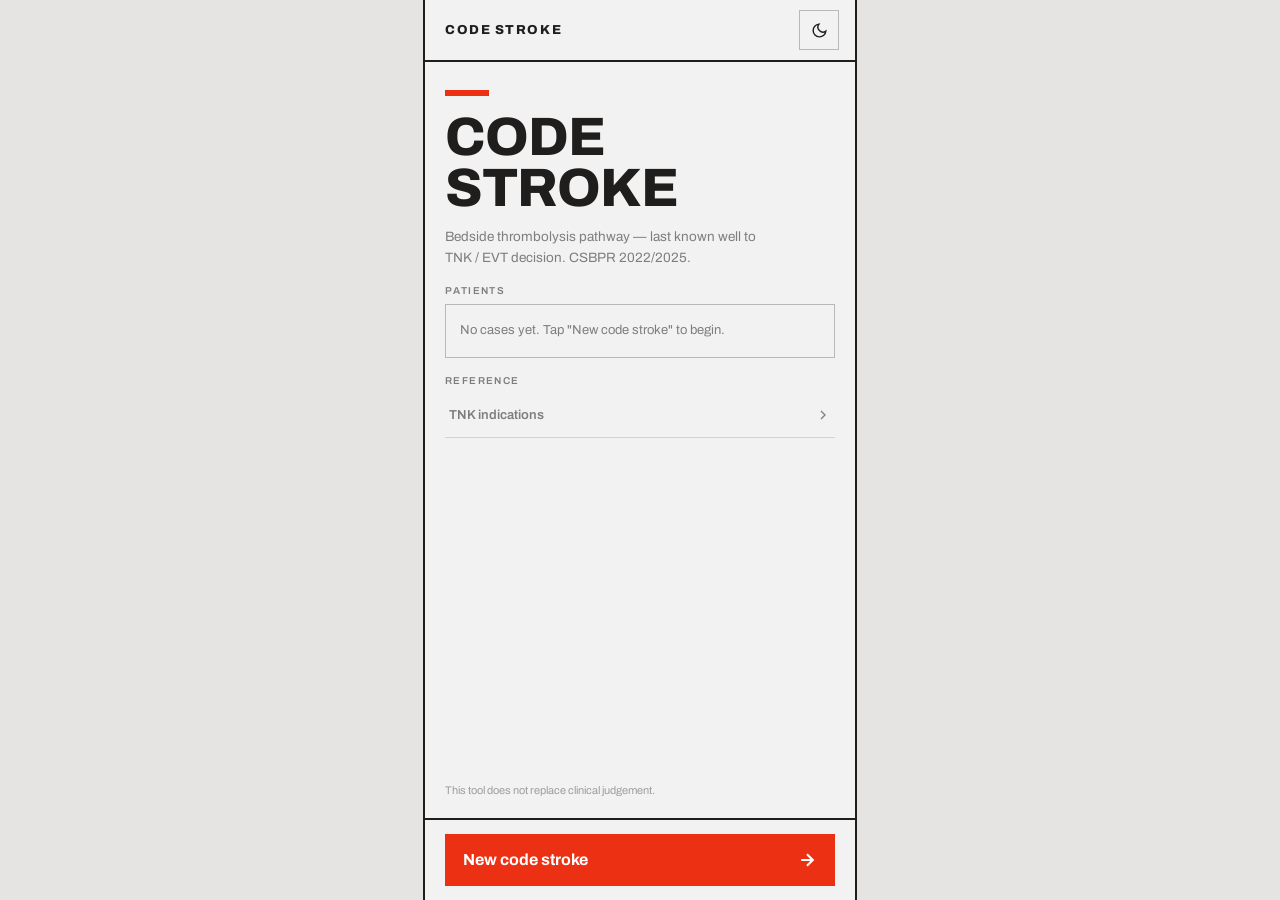
==== commit aa4c1fa9: "Update page description for expanded stroke workflow" ====
--- a/index.html
+++ b/index.html
@@ -7,7 +7,7 @@
 <meta name="apple-mobile-web-app-status-bar-style" content="black-translucent">
 <meta name="apple-mobile-web-app-title" content="Code Stroke">
 <meta name="theme-color" content="#e6e4e2">
-<meta name="description" content="Code Stroke — bedside triage from last known well through TNK / EVT decision.">
+<meta name="description" content="Code Stroke — bedside acute stroke assessment from last known well through reperfusion and early management.">
 <link rel="manifest" href="manifest.json">
 <link rel="apple-touch-icon" href="icons/icon-192.png">
 <title>Code Stroke</title>
--- a/style.css
+++ b/style.css
@@ -15,7 +15,7 @@
 a:hover { color: #ec3013; }
 
 .stage {
-  min-height: 100dvh;
+  height: 100dvh;
   display: flex;
   justify-content: center;
 }
@@ -60,14 +60,31 @@
   border-right: 2px solid var(--ink);
   display: flex;
   flex-direction: column;
-  min-height: 100dvh;
+  height: 100dvh;
+  overflow: hidden;
   font-family: 'Archivo', sans-serif;
+}
+/* The side borders are a desktop phone-frame affordance; on an actual
+   phone they add 4px past 100% width and cause horizontal overflow. */
+@media (max-width: 434px) {
+  .app { border-left: none; border-right: none; }
 }
 .app input[type="time"],
 .app input[type="number"],
 .app input[type="text"] {
   font-family: 'Archivo', sans-serif;
   border-radius: 0;
+  /* iOS renders native-styled inputs in a fixed-height control that clips
+     large text — take over the appearance entirely. */
+  -webkit-appearance: none;
+  appearance: none;
+}
+/* iOS wraps the time value in this pseudo-element, centered in a pill by
+   default; left-align it and let it take the input's font metrics. */
+.app input[type="time"]::-webkit-date-and-time-value {
+  text-align: left;
+  min-height: 1.2em;
+  margin: 0;
 }
 .app details > summary { list-style: none; cursor: pointer; }
 .app details > summary::-webkit-details-marker { display: none; }
@@ -83,7 +100,9 @@
 .app button { cursor: pointer; box-sizing: border-box; }
 
 /* ── Scrolling body + footers ──────────────────────────────── */
-.body { flex: 1; overflow-y: auto; }
+/* min-height: 0 lets these flex children shrink below their content so
+   they scroll internally instead of pushing the footer off-screen. */
+.body { flex: 1; min-height: 0; overflow-y: auto; -webkit-overflow-scrolling: touch; }
 .body--timing      { padding: 18px 20px 24px; }
 .body--contra      { padding: 4px 20px 24px; }
 .body--nihss       { padding: 0 20px 24px; }
@@ -93,8 +112,12 @@
 .body--decision    { padding: 0 20px 20px; }
 .body--consent     { padding: 16px 20px 24px; }
 
-.footer { padding: 12px 16px; border-top: 2px solid var(--ink); }
-.footer--hub { padding: 14px 20px; }
+.footer {
+  padding: 12px 16px;
+  padding-bottom: calc(12px + env(safe-area-inset-bottom));
+  border-top: 2px solid var(--ink);
+}
+.footer--hub { padding: 14px 20px; padding-bottom: calc(14px + env(safe-area-inset-bottom)); }
 .footer--split { display: flex; gap: 12px; align-items: center; }
 
 .btn-primary {
@@ -158,6 +181,7 @@
   align-items: center;
   justify-content: space-between;
   padding: 10px 16px 10px 20px;
+  padding-top: calc(10px + env(safe-area-inset-top));
   border-bottom: 2px solid var(--ink);
 }
 .brand { font: 800 13px/1 Archivo, sans-serif; letter-spacing: .12em; }
@@ -193,6 +217,7 @@
 .clock-block { padding: 20px 20px 16px; border-bottom: 1px solid var(--line); }
 .clock-big {
   font: 800 68px/1.05 Archivo, sans-serif;
+  font-size: clamp(48px, 16vw, 68px);
   font-variant-numeric: tabular-nums;
   letter-spacing: -.02em;
 }
@@ -221,7 +246,7 @@
 .bar-labels .t24 { margin-left: auto; }
 
 /* ── Hub: timeline ─────────────────────────────────────────── */
-.tl-scroll { flex: 1; overflow-y: auto; padding: 8px 20px 20px; }
+.tl-scroll { flex: 1; min-height: 0; overflow-y: auto; -webkit-overflow-scrolling: touch; padding: 8px 20px 20px; }
 .tl { display: grid; grid-template-columns: 26px 1fr; column-gap: 14px; }
 .tl-rail { display: flex; flex-direction: column; align-items: center; }
 .tl-dot { margin-top: 22px; box-sizing: border-box; }
@@ -259,9 +284,8 @@
   align-items: center;
   gap: 8px;
   padding: 8px 14px;
+  padding-top: calc(8px + env(safe-area-inset-top));
   border-bottom: 2px solid var(--ink);
-  position: sticky;
-  top: 0;
   background: var(--pp);
   z-index: 10;
 }
@@ -319,6 +343,9 @@
   font-size: 22px;
   font-weight: 800;
   font-variant-numeric: tabular-nums;
+  line-height: 1.2;
+  min-height: 58px;
+  text-align: left;
 }
 
 .window-card {
@@ -471,6 +498,106 @@
   padding: 8px 12px;
   font: 600 11.5px/1.5 Archivo, sans-serif;
 }
+
+/* Patient cards (items 9 + 10): entry button on the item page… */
+.card-btn {
+  display: flex;
+  align-items: center;
+  justify-content: space-between;
+  gap: 10px;
+  width: 100%;
+  margin-top: 12px;
+  border: 2px solid var(--ink);
+  background: var(--card);
+  color: var(--ink);
+  padding: 11px 14px;
+  min-height: 56px;
+  text-align: left;
+}
+.card-btn-l { display: block; font: 700 10px/1 Archivo, sans-serif; letter-spacing: .14em; color: var(--accT); }
+.card-btn-t { display: block; font: 700 14px/1.3 Archivo, sans-serif; margin-top: 4px; }
+@media (hover: hover) { .card-btn:hover { background: var(--line2); } }
+
+/* …and the full-screen viewer. Chrome follows the theme; the sheet is
+   always white paper with black ink, like the printed NIHSS stimuli. */
+.rot-btn {
+  display: flex;
+  align-items: center;
+  gap: 6px;
+  min-height: 36px;
+  padding: 0 10px;
+  border: 1px solid var(--line);
+  font: 600 10px/1 Archivo, sans-serif;
+  letter-spacing: .08em;
+  color: var(--dim);
+}
+.rot-btn[aria-pressed="true"] { background: var(--ink); color: var(--pp); border-color: var(--ink); }
+@media (hover: hover) { .rot-btn:hover { background: var(--line2); } }
+.card-tabs { display: flex; gap: 3px; padding: 10px 20px; border-bottom: 1px solid var(--line); }
+.card-tab {
+  flex: 1;
+  min-width: 0;
+  min-height: 36px;
+  display: flex;
+  align-items: center;
+  justify-content: center;
+  gap: 5px;
+  background: var(--line2);
+  font: 700 11px/1 Archivo, sans-serif;
+  color: var(--dim);
+}
+.card-tab .ct-item { font: 700 9px/1 ui-monospace, Menlo, monospace; opacity: .75; }
+.card-tab[aria-pressed="true"] { background: var(--ink); color: var(--pp); }
+.card-ask {
+  padding: 9px 20px;
+  border-bottom: 1px solid var(--line2);
+  font: 500 12px/1.4 Archivo, sans-serif;
+  color: var(--dim);
+}
+.card-ask-l { font: 700 9px/1 Archivo, sans-serif; letter-spacing: .12em; color: var(--accT); margin-right: 8px; }
+.card-stage {
+  position: relative;
+  flex: 1;
+  min-height: 0;
+  overflow: hidden;
+  background: #fff;
+  color: #141414;
+  container-type: size;
+}
+.card-sheet {
+  position: absolute;
+  inset: 0;
+  box-sizing: border-box;
+  padding: 16px 18px;
+  display: flex;
+  flex-direction: column;
+  align-items: center;
+  justify-content: center;
+}
+/* Rotate: swap the sheet's axes so the clinician can turn the phone
+   sideways and give the patient a bigger picture. */
+.card-stage--rot .card-sheet {
+  inset: auto;
+  top: 50%;
+  left: 50%;
+  width: 80vh;   /* fallback for browsers without container units */
+  height: 100vw;
+  width: 100cqh;
+  height: 100cqw;
+  transform: translate(-50%, -50%) rotate(90deg);
+}
+.card-img { display: block; max-width: 100%; max-height: 100%; object-fit: contain; }
+.card-credit { position: absolute; right: 12px; bottom: 8px; font: 400 10px/1 Archivo, sans-serif; color: #8a8a8a; }
+.card-lines { width: 100%; display: flex; flex-direction: column; gap: 20px; }
+.card-line { font: 600 26px/1.3 Archivo, sans-serif; }
+.card-words { width: 100%; display: flex; flex-direction: column; gap: 18px; }
+.card-word { font: 800 32px/1.15 Archivo, sans-serif; letter-spacing: .02em; }
+.card-foot {
+  display: flex;
+  align-items: center;
+  border-top: 2px solid var(--ink);
+  padding-bottom: env(safe-area-inset-bottom);
+}
 .scores { display: flex; flex-direction: column; margin-top: 10px; }
 .score-btn {
   display: grid;
@@ -489,7 +616,12 @@
 .score-label { display: block; font: 700 13.5px/1.3 Archivo, sans-serif; }
 .score-desc { display: block; font: 400 12px/1.45 Archivo, sans-serif; opacity: .72; margin-top: 1px; }
 
-.nihss-foot { display: flex; align-items: center; border-top: 2px solid var(--ink); }
+.nihss-foot {
+  display: flex;
+  align-items: center;
+  border-top: 2px solid var(--ink);
+  padding-bottom: env(safe-area-inset-bottom);
+}
 .nf-total { flex: none; box-sizing: border-box; padding: 10px 14px; border-right: 1px solid var(--line); }
 .nf-total-l { font: 600 8px/1 Archivo, sans-serif; letter-spacing: .1em; color: var(--dim); }
 .nf-total-v { font: 800 20px/1.1 Archivo, sans-serif; margin-top: 2px; }
@@ -710,7 +842,328 @@
   color: var(--dim);
 }
 
+/* ── Home: patient list ────────────────────────────────────── */
+.case-list { border-top: 2px solid var(--ink); }
+.case-row {
+  display: flex;
+  align-items: stretch;
+  border-bottom: 1px solid var(--line2);
+}
+.case-open {
+  flex: 1;
+  min-width: 0;
+  display: flex;
+  align-items: center;
+  gap: 10px;
+  padding: 12px 4px;
+  min-height: 56px;
+}
+@media (hover: hover) { .case-open:hover { background: var(--line2); } }
+.case-top { display: flex; align-items: center; gap: 8px; flex-wrap: wrap; }
+.case-name { font: 800 15px/1.2 Archivo, sans-serif; }
+.case-chip {
+  font: 700 9px/1 Archivo, sans-serif;
+  letter-spacing: .08em;
+  padding: 4px 6px;
+  border: 1px solid var(--line);
+  color: var(--dim);
+}
+.case-chip--ok { border-color: transparent; background: var(--ok); color: #fff; }
+.case-chip--acc { border-color: transparent; background: var(--acc); color: #fff; }
+.case-chip--warn { border-color: transparent; background: var(--warn); color: #fff; }
+.case-del {
+  flex: none;
+  display: flex;
+  align-items: center;
+  justify-content: center;
+  min-width: 44px;
+  color: var(--dim2);
+  font-size: 14px;
+}
+@media (hover: hover) { .case-del:hover { color: var(--accT); background: var(--line2); } }
+.case-empty {
+  border: 1px solid var(--line);
+  padding: 16px 14px;
+  font: 400 13px/1.5 Archivo, sans-serif;
+  color: var(--dim);
+}
+
+/* Patient label input (Timing) */
+.input-label {
+  display: block;
+  width: 100%;
+  box-sizing: border-box;
+  margin-top: 8px;
+  padding: 12px 14px;
+  border: 1px solid var(--ink);
+  background: var(--card);
+  color: var(--ink);
+  font-size: 16px; /* ≥16px so iOS doesn't zoom on focus */
+  font-weight: 700;
+}
+.input-label::placeholder { color: var(--dim2); font-weight: 400; }
+
+.hub-bar .brand { flex: 1; min-width: 0; }
+.back-btn--hub { margin-left: -10px; }
+
+/* ── Welcome ───────────────────────────────────────────────── */
+.body--welcome { padding: 28px 20px 20px; display: flex; flex-direction: column; }
+.wel-rule { width: 44px; height: 6px; background: var(--acc); }
+.wel-title {
+  margin: 16px 0 0;
+  font: 800 54px/0.95 Archivo, sans-serif;
+  letter-spacing: -.02em;
+  text-transform: uppercase;
+}
+.wel-sub {
+  font: 400 13.5px/1.55 Archivo, sans-serif;
+  color: var(--dim);
+  margin-top: 12px;
+  max-width: 320px;
+}
+.wel-resume {
+  display: flex;
+  align-items: center;
+  justify-content: space-between;
+  gap: 10px;
+  width: 100%;
+  border: 2px solid var(--ink);
+  background: var(--card);
+  padding: 14px 16px;
+  min-height: 52px;
+}
+.wel-resume-name { display: block; font: 800 15px/1.2 Archivo, sans-serif; color: var(--accT); }
+@media (hover: hover) { .wel-resume:hover { background: var(--line2); } }
+.ref-row--flat { width: 100%; border-bottom: 1px solid var(--line2); }
+.wel-disclaimer {
+  margin-top: auto;
+  padding-top: 20px;
+  font: 400 11px/1.5 Archivo, sans-serif;
+  color: var(--dim2);
+}
+@media (max-height: 700px) {
+  .wel-title { font-size: 44px; }
+  .body--welcome { padding-top: 20px; }
+}
+
+/* ── Short screens (phones with browser chrome) ────────────── */
+/* Compress the hub's fixed sections so the timeline keeps real estate. */
+@media (max-height: 760px) {
+  .clock-block { padding: 12px 20px 12px; }
+  .clock-big { font-size: clamp(40px, 12vw, 52px); }
+  .bar-wrap { margin-top: 10px; }
+  .tl-btn { padding: 11px 4px; }
+  .tl-dot { margin-top: 18px; }
+  .ref-row { padding: 8px 4px; }
+  .footer--hub { padding: 10px 20px; padding-bottom: calc(10px + env(safe-area-inset-bottom)); }
+}
+
 /* ── Motion ────────────────────────────────────────────────── */
 @media (prefers-reduced-motion: reduce) {
   .app details > summary svg { transition: none; }
 }
+
+
+/* ── Focused history ───────────────────────────────────────── */
+.body--history { padding-bottom: 28px; }
+.input-textarea,
+.input-select,
+.input-compact {
+  width: 100%;
+  box-sizing: border-box;
+  border: 1px solid var(--ink);
+  background: var(--card);
+  color: var(--ink);
+  font: 600 16px/1.35 Archivo, sans-serif;
+  border-radius: 0;
+}
+.input-textarea { margin-top: 8px; padding: 12px 14px; resize: vertical; min-height: 76px; }
+.input-select { margin-top: 6px; padding: 12px 14px; min-height: 48px; }
+.input-compact { margin-top: 6px; padding: 12px 14px; min-height: 48px; }
+.input-compact--full { width: 100%; }
+.history-grid {
+  display: grid;
+  grid-template-columns: 1fr 1fr;
+  gap: 10px;
+  margin-top: 14px;
+}
+.history-grid--spaced { margin-top: 10px; }
+.bp-entry { display: grid; grid-template-columns: 1fr auto 1fr auto; gap: 8px; align-items: center; }
+.bp-slash { font: 800 24px/1 Archivo, sans-serif; color: var(--dim); }
+.bp-unit { font: 600 11px/1 Archivo, sans-serif; color: var(--dim); white-space: nowrap; }
+.seg--wrap { flex-wrap: wrap; }
+.seg--wrap .seg-btn { min-width: 50%; }
+.history-alert {
+  margin-top: 8px;
+  border-left: 4px solid var(--warn);
+  background: var(--card);
+  padding: 10px 12px;
+  font: 600 12px/1.5 Archivo, sans-serif;
+  color: var(--accT);
+}
+.history-hint {
+  margin-top: 14px;
+  padding: 11px 12px;
+  border-top: 1px solid var(--line);
+  color: var(--dim);
+  font: 400 11.5px/1.55 Archivo, sans-serif;
+}
+@media (max-width: 390px) {
+  .history-grid { grid-template-columns: 1fr; }
+}
+
+/* ── MDCalc-first NIHSS ────────────────────────────────────── */
+.body--nihss-choice { padding-top: 18px; }
+.mdcalc-card { border: 2px solid var(--ink); background: var(--card); padding: 16px; }
+.mdcalc-eyebrow { font: 700 10px/1 Archivo, sans-serif; letter-spacing: .12em; color: var(--accT); }
+.mdcalc-title { margin-top: 8px; font: 800 25px/1.05 Archivo, sans-serif; }
+.mdcalc-sub { margin-top: 7px; font: 400 12.5px/1.55 Archivo, sans-serif; color: var(--dim); }
+.mdcalc-open {
+  margin-top: 14px;
+  width: 100%;
+  box-sizing: border-box;
+  min-height: 48px;
+  display: flex;
+  align-items: center;
+  justify-content: space-between;
+  gap: 12px;
+  padding: 13px 14px;
+  background: var(--ink);
+  color: var(--pp);
+  text-decoration: none;
+  font: 700 14px/1 Archivo, sans-serif;
+}
+.nihss-total-field { margin-top: 18px; }
+.nihss-imported {
+  display: flex;
+  justify-content: space-between;
+  align-items: center;
+  margin-top: 8px;
+  padding: 10px 12px;
+  background: var(--ok);
+  color: #fff;
+  font: 800 13px/1 Archivo, sans-serif;
+}
+.nihss-mode-divider {
+  display: flex;
+  align-items: center;
+  gap: 10px;
+  margin: 20px 0 12px;
+  color: var(--dim2);
+  font: 700 9px/1 Archivo, sans-serif;
+  letter-spacing: .12em;
+}
+.nihss-mode-divider::before,
+.nihss-mode-divider::after { content: ""; flex: 1; border-top: 1px solid var(--line); }
+.teaching-mode-btn {
+  width: 100%;
+  display: flex;
+  justify-content: space-between;
+  gap: 12px;
+  align-items: center;
+  padding: 14px;
+  border: 1px solid var(--line);
+  background: var(--card);
+  color: var(--ink);
+  text-align: left;
+}
+.teaching-mode-btn strong { display: block; font: 700 13px/1.3 Archivo, sans-serif; }
+.teaching-mode-btn small { display: block; margin-top: 3px; color: var(--dim); font: 400 11.5px/1.45 Archivo, sans-serif; }
+.teaching-progress { margin-top: 7px; color: var(--dim); font: 500 11px/1.4 Archivo, sans-serif; }
+.nihss-note {
+  margin-top: 16px;
+  border-left: 4px solid var(--line);
+  padding: 10px 12px;
+  color: var(--dim);
+  font: 400 11.5px/1.55 Archivo, sans-serif;
+}
+.teaching-topbar {
+  flex: none;
+  display: flex;
+  align-items: center;
+  justify-content: space-between;
+  min-height: 38px;
+  padding: 0 14px;
+  border-bottom: 1px solid var(--line);
+  background: var(--card);
+  font: 600 11px/1 Archivo, sans-serif;
+  color: var(--dim);
+}
+.teaching-topbar button { color: var(--accT); font: 700 11px/1 Archivo, sans-serif; }
+
+/* ── Syndrome reference ────────────────────────────────────── */
+.pattern-note { margin: -2px 0 10px; color: var(--dim); font: 500 11.5px/1.45 Archivo, sans-serif; }
+.syndrome-ref-list { border-top: 1px solid var(--line); }
+.syndrome-ref {
+  border-bottom: 1px solid var(--line);
+  background: var(--card);
+}
+.syndrome-ref summary {
+  display: flex;
+  align-items: center;
+  justify-content: space-between;
+  gap: 12px;
+  padding: 12px 4px;
+  cursor: pointer;
+  list-style: none;
+}
+.syndrome-ref summary::-webkit-details-marker { display: none; }
+.syndrome-ref summary strong { display: block; font: 700 13px/1.3 Archivo, sans-serif; }
+.syndrome-ref summary small { display: block; margin-top: 2px; color: var(--dim); font: 400 11px/1.35 Archivo, sans-serif; }
+.syndrome-ref-body { padding: 0 4px 12px; }
+.posterior-warning {
+  margin-top: 14px;
+  border-left: 4px solid var(--warn);
+  background: var(--card);
+  padding: 11px 12px;
+  color: var(--dim);
+  font: 400 12px/1.55 Archivo, sans-serif;
+}
+.posterior-warning strong { color: var(--ink); }
+
+/* ── Acute management ──────────────────────────────────────── */
+.body--management { padding-top: 16px; }
+.management-banner {
+  border-left: 5px solid var(--acc);
+  background: var(--card);
+  padding: 13px 14px;
+}
+.management-banner--neutral { border-left-color: var(--ink); }
+.management-banner strong { display: block; font: 800 13px/1.2 Archivo, sans-serif; }
+.management-banner span { display: block; margin-top: 4px; color: var(--dim); font: 400 12px/1.5 Archivo, sans-serif; }
+.management-done {
+  margin-bottom: 10px;
+  padding: 10px 12px;
+  background: var(--ok);
+  color: #fff;
+  font: 700 12px/1.4 Archivo, sans-serif;
+}
+.evt--management { margin-top: 12px; }
+.mgmt-list { border-top: 2px solid var(--ink); }
+.mgmt-item {
+  width: 100%;
+  display: grid;
+  grid-template-columns: 26px 1fr;
+  gap: 10px;
+  align-items: start;
+  padding: 12px 4px;
+  border-bottom: 1px solid var(--line);
+  text-align: left;
+  color: var(--ink);
+}
+.mgmt-item[aria-pressed="true"] { background: var(--line2); }
+.mgmt-box {
+  width: 22px;
+  height: 22px;
+  box-sizing: border-box;
+  border: 2px solid var(--ink);
+  display: flex;
+  align-items: center;
+  justify-content: center;
+  font: 800 14px/1 Archivo, sans-serif;
+}
+.mgmt-item[aria-pressed="true"] .mgmt-box { background: var(--ink); color: var(--pp); }
+.mgmt-item strong { display: block; font: 700 13px/1.35 Archivo, sans-serif; }
+.mgmt-item small { display: block; margin-top: 2px; color: var(--dim); font: 400 11.5px/1.48 Archivo, sans-serif; }
+.source-links { margin-top: 16px; display: flex; flex-direction: column; gap: 7px; }
+.source-links a { color: var(--accT); font: 600 11px/1.4 Archivo, sans-serif; text-decoration: underline; text-underline-offset: 2px; }
